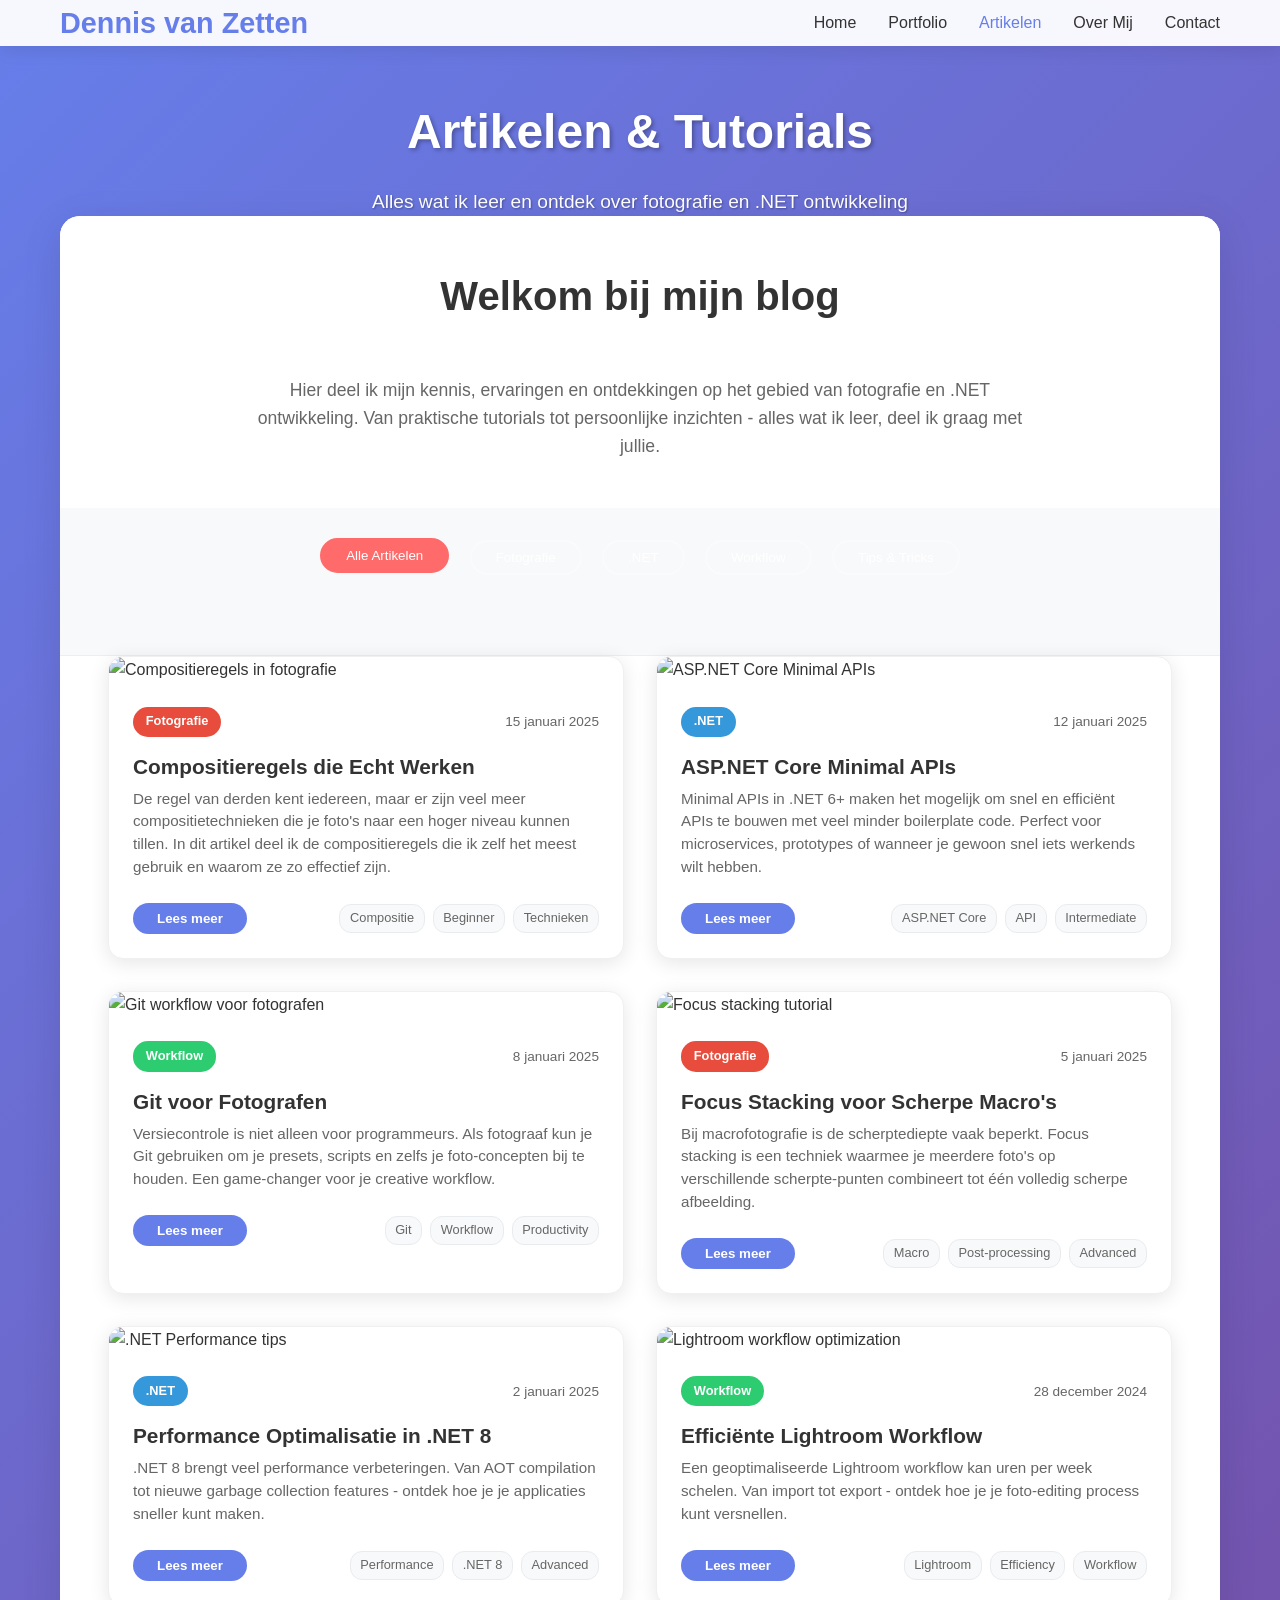
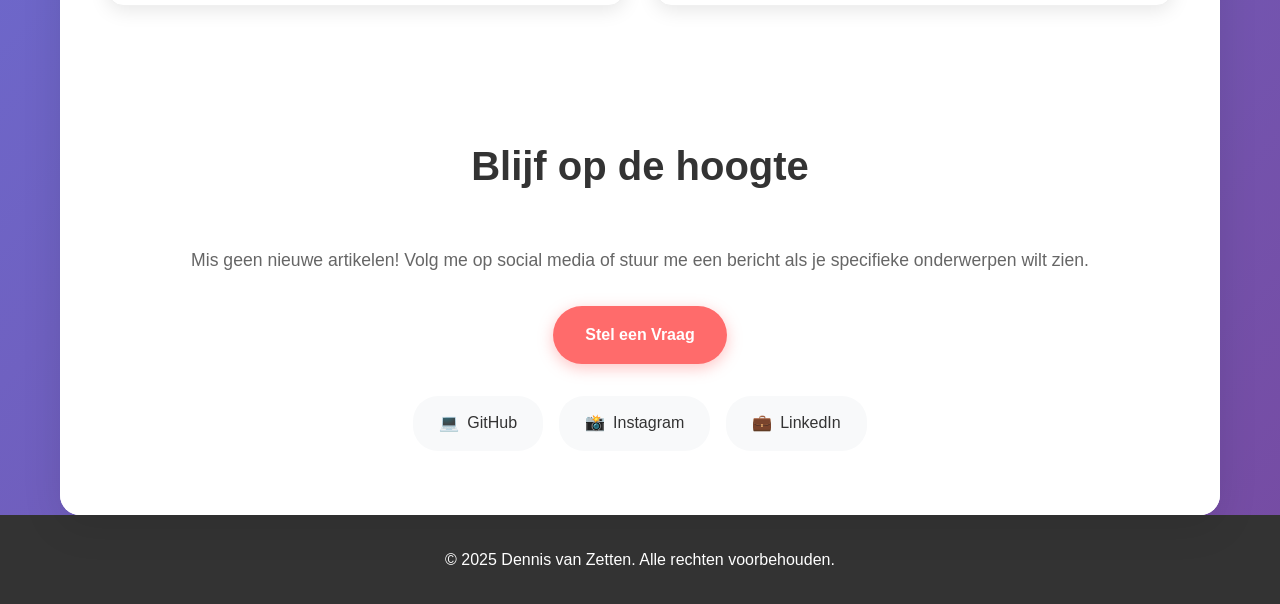
==== artikelen.html @ d12ca0b5 "basis nieuwe site" ====
<!DOCTYPE html>
<html lang="nl">
  <head>
    <meta charset="UTF-8" />
    <meta name="viewport" content="width=device-width, initial-scale=1.0" />
    <title>Artikelen - Dennis van Zetten</title>
    <link rel="stylesheet" href="styles.css" />
  </head>
  <body>
    <header>
      <nav class="container">
        <a href="index.html" class="logo">Dennis van Zetten</a>
        <ul class="nav-links">
          <li><a href="index.html">Home</a></li>
          <li><a href="index.html#portfolio">Portfolio</a></li>
          <li><a href="artikelen.html" class="active">Artikelen</a></li>
          <li><a href="over-mij.html">Over Mij</a></li>
          <li><a href="#contact">Contact</a></li>
        </ul>
      </nav>
    </header>

    <section class="hero-about">
      <div class="container">
        <h1>Artikelen & Tutorials</h1>
        <p>Alles wat ik leer en ontdek over fotografie en .NET ontwikkeling</p>
      </div>
    </section>

    <main class="container">
      <div class="about-content">
        <section class="articles-intro">
          <div class="container" style="padding: 3rem">
            <h2 class="section-title">Welkom bij mijn blog</h2>
            <p
              style="
                text-align: center;
                font-size: 1.1rem;
                color: #666;
                max-width: 800px;
                margin: 0 auto;
              "
            >
              Hier deel ik mijn kennis, ervaringen en ontdekkingen op het gebied
              van fotografie en .NET ontwikkeling. Van praktische tutorials tot
              persoonlijke inzichten - alles wat ik leer, deel ik graag met
              jullie.
            </p>
          </div>
        </section>

        <!-- Filter Sectie -->
        <section class="articles-filter">
          <div class="container" style="padding: 2rem 3rem">
            <div class="portfolio-categories">
              <button class="filter-btn active" data-filter="all">
                Alle Artikelen
              </button>
              <button class="filter-btn" data-filter="fotografie">
                Fotografie
              </button>
              <button class="filter-btn" data-filter="dotnet">.NET</button>
              <button class="filter-btn" data-filter="workflow">
                Workflow
              </button>
              <button class="filter-btn" data-filter="tips">
                Tips & Tricks
              </button>
            </div>
          </div>
        </section>

        <!-- Artikelen Grid -->
        <section class="articles-grid-section">
          <div class="container" style="padding: 0 3rem 4rem">
            <div class="articles-grid">
              <!-- Artikel 1: Compositieregels -->
              <article
                class="article-card"
                data-category="fotografie"
                id="compositieregels"
              >
                <div class="article-image">
                  <img
                    src="/api/placeholder/400/250"
                    alt="Compositieregels in fotografie"
                  />
                </div>
                <div class="article-content">
                  <div class="article-meta">
                    <span class="article-category fotografie">Fotografie</span>
                    <span class="article-date">15 januari 2025</span>
                  </div>
                  <h2 class="article-title">
                    Compositieregels die Echt Werken
                  </h2>
                  <p class="article-excerpt">
                    De regel van derden kent iedereen, maar er zijn veel meer
                    compositietechnieken die je foto's naar een hoger niveau
                    kunnen tillen. In dit artikel deel ik de compositieregels
                    die ik zelf het meest gebruik en waarom ze zo effectief
                    zijn.
                  </p>
                  <div class="article-content-preview">
                    <h3>Wat je leert in dit artikel:</h3>
                    <ul>
                      <li>
                        <strong>Regel van derden</strong> - en wanneer je deze
                        moet doorbreken
                      </li>
                      <li>
                        <strong>Leading lines</strong> - hoe je de ogen van de
                        kijker stuurt
                      </li>
                      <li>
                        <strong>Framing</strong> - natuurlijke kaders in je
                        omgeving gebruiken
                      </li>
                      <li>
                        <strong>Negatieve ruimte</strong> - de kracht van leegte
                      </li>
                      <li>
                        <strong>Patronen en herhaling</strong> - ritme in je
                        foto's
                      </li>
                    </ul>
                    <p>
                      <strong>De regel van derden</strong> is vaak het eerste
                      wat fotografen leren, en terecht. Door je onderwerp op een
                      van de derde-lijnen te plaatsen creëer je automatisch een
                      meer dynamische compositie dan wanneer je alles in het
                      midden zet.
                    </p>
                    <p>
                      Maar de echte kracht van compositie ligt in
                      <strong>leading lines</strong>. Zoek naar lijnen in je
                      omgeving - wegen, hekken, wolkenformaties - die de ogen
                      van de kijker naar je hoofdonderwerp leiden. Dit creëert
                      een visuele reis door je foto.
                    </p>
                    <p>
                      <strong>Praktische tip:</strong> Gebruik je camera-app
                      grid om de regel van derden te oefenen, maar vergeet niet
                      om ook eens bewust af te wijken. Soms kan een perfect
                      gecentreerde compositie juist de impact hebben die je
                      zoekt.
                    </p>
                  </div>
                  <div class="article-actions">
                    <button
                      class="read-more-btn"
                      onclick="toggleArticle('compositieregels')"
                    >
                      Lees meer
                    </button>
                    <div class="article-tags">
                      <span class="tag">Compositie</span>
                      <span class="tag">Beginner</span>
                      <span class="tag">Technieken</span>
                    </div>
                  </div>
                </div>
              </article>

              <!-- Artikel 2: Minimal APIs -->
              <article
                class="article-card"
                data-category="dotnet"
                id="minimal-apis"
              >
                <div class="article-image">
                  <img
                    src="/api/placeholder/400/250"
                    alt="ASP.NET Core Minimal APIs"
                  />
                </div>
                <div class="article-content">
                  <div class="article-meta">
                    <span class="article-category dotnet">.NET</span>
                    <span class="article-date">12 januari 2025</span>
                  </div>
                  <h2 class="article-title">ASP.NET Core Minimal APIs</h2>
                  <p class="article-excerpt">
                    Minimal APIs in .NET 6+ maken het mogelijk om snel en
                    efficiënt APIs te bouwen met veel minder boilerplate code.
                    Perfect voor microservices, prototypes of wanneer je gewoon
                    snel iets werkends wilt hebben.
                  </p>
                  <div class="article-content-preview">
                    <h3>Waarom Minimal APIs?</h3>
                    <p>
                      Traditionele Controller-based APIs zijn krachtig, maar
                      brengen veel overhead mee voor eenvoudige scenarios.
                      Minimal APIs geven je de mogelijkheid om endpoints te
                      definiëren met minimale code.
                    </p>
                    <h3>Een eenvoudig voorbeeld:</h3>
                    <div class="code-block">
                      <pre><code>var builder = WebApplication.CreateBuilder(args);
var app = builder.Build();

app.MapGet("/api/users", () => 
{
    return new[] { 
        new { Id = 1, Name = "John" },
        new { Id = 2, Name = "Jane" }
    };
});

app.MapPost("/api/users", (User user) => 
{
    // Validatie en opslaan logica
    return Results.Created($"/api/users/{user.Id}", user);
});

app.Run();</code></pre>
                    </div>
                    <h3>Voordelen van Minimal APIs:</h3>
                    <ul>
                      <li>
                        <strong>Minder code</strong> - geen controllers, actions
                        of routing attributes nodig
                      </li>
                      <li>
                        <strong>Betere performance</strong> - minder overhead
                        dan controller-based APIs
                      </li>
                      <li>
                        <strong>Snelle prototyping</strong> - ideaal voor
                        proof-of-concepts
                      </li>
                      <li>
                        <strong>Functioneel programmeren</strong> - alle logica
                        in lambda's
                      </li>
                    </ul>
                  </div>
                  <div class="article-actions">
                    <button
                      class="read-more-btn"
                      onclick="toggleArticle('minimal-apis')"
                    >
                      Lees meer
                    </button>
                    <div class="article-tags">
                      <span class="tag">ASP.NET Core</span>
                      <span class="tag">API</span>
                      <span class="tag">Intermediate</span>
                    </div>
                  </div>
                </div>
              </article>

              <!-- Artikel 3: Git voor Fotografen -->
              <article
                class="article-card"
                data-category="workflow"
                id="git-fotografen"
              >
                <div class="article-image">
                  <img
                    src="/api/placeholder/400/250"
                    alt="Git workflow voor fotografen"
                  />
                </div>
                <div class="article-content">
                  <div class="article-meta">
                    <span class="article-category workflow">Workflow</span>
                    <span class="article-date">8 januari 2025</span>
                  </div>
                  <h2 class="article-title">Git voor Fotografen</h2>
                  <p class="article-excerpt">
                    Versiecontrole is niet alleen voor programmeurs. Als
                    fotograaf kun je Git gebruiken om je presets, scripts en
                    zelfs je foto-concepten bij te houden. Een game-changer voor
                    je creative workflow.
                  </p>
                  <div class="article-content-preview">
                    <h3>Waarom Git als fotograaf?</h3>
                    <p>
                      Git helpt je niet alleen met code, maar ook met alle
                      bestanden die onderdeel zijn van je fotografische
                      workflow. Denk aan Lightroom presets, Photoshop actions,
                      scripts, en zelfs conceptdocumenten voor shoots.
                    </p>
                    <h3>Praktische toepassingen:</h3>
                    <ul>
                      <li>
                        <strong>Preset beheer</strong> - verschillende versies
                        van je Lightroom presets bijhouden
                      </li>
                      <li>
                        <strong>Script archief</strong> - batch processing
                        scripts en automatisering
                      </li>
                      <li>
                        <strong>Shoot planning</strong> - concepten, locaties en
                        equipment lijsten
                      </li>
                      <li>
                        <strong>Samenwerking</strong> - bestanden delen met
                        andere fotografen of assistenten
                      </li>
                    </ul>
                    <h3>Een voorbeeld repository structuur:</h3>
                    <div class="code-block">
                      <pre><code>photography-workflow/
├── lightroom-presets/
│   ├── portrait/
│   ├── landscape/
│   └── street/
├── photoshop-actions/
├── scripts/
│   ├── batch-resize.py
│   └── watermark-tool.js
├── shoot-concepts/
│   ├── 2025-winter-portraits.md
│   └── urban-architecture-series.md
└── equipment-lists/</code></pre>
                    </div>
                  </div>
                  <div class="article-actions">
                    <button
                      class="read-more-btn"
                      onclick="toggleArticle('git-fotografen')"
                    >
                      Lees meer
                    </button>
                    <div class="article-tags">
                      <span class="tag">Git</span>
                      <span class="tag">Workflow</span>
                      <span class="tag">Productivity</span>
                    </div>
                  </div>
                </div>
              </article>

              <!-- Artikel 4: focus Stacking -->
              <article class="article-card" data-category="fotografie">
                <div class="article-image">
                  <img
                    src="/api/placeholder/400/250"
                    alt="Focus stacking tutorial"
                  />
                </div>
                <div class="article-content">
                  <div class="article-meta">
                    <span class="article-category fotografie">Fotografie</span>
                    <span class="article-date">5 januari 2025</span>
                  </div>
                  <h2 class="article-title">
                    Focus Stacking voor Scherpe Macro's
                  </h2>
                  <p class="article-excerpt">
                    Bij macrofotografie is de scherptediepte vaak beperkt. Focus
                    stacking is een techniek waarmee je meerdere foto's op
                    verschillende scherpte-punten combineert tot één volledig
                    scherpe afbeelding.
                  </p>
                  <div class="article-actions">
                    <button class="read-more-btn">Lees meer</button>
                    <div class="article-tags">
                      <span class="tag">Macro</span>
                      <span class="tag">Post-processing</span>
                      <span class="tag">Advanced</span>
                    </div>
                  </div>
                </div>
              </article>

              <!-- Artikel 5: .NET Performance -->
              <article class="article-card" data-category="dotnet">
                <div class="article-image">
                  <img
                    src="/api/placeholder/400/250"
                    alt=".NET Performance tips"
                  />
                </div>
                <div class="article-content">
                  <div class="article-meta">
                    <span class="article-category dotnet">.NET</span>
                    <span class="article-date">2 januari 2025</span>
                  </div>
                  <h2 class="article-title">
                    Performance Optimalisatie in .NET 8
                  </h2>
                  <p class="article-excerpt">
                    .NET 8 brengt veel performance verbeteringen. Van AOT
                    compilation tot nieuwe garbage collection features - ontdek
                    hoe je je applicaties sneller kunt maken.
                  </p>
                  <div class="article-actions">
                    <button class="read-more-btn">Lees meer</button>
                    <div class="article-tags">
                      <span class="tag">Performance</span>
                      <span class="tag">.NET 8</span>
                      <span class="tag">Advanced</span>
                    </div>
                  </div>
                </div>
              </article>

              <!-- Artikel 6: Lightroom Workflow -->
              <article class="article-card" data-category="workflow">
                <div class="article-image">
                  <img
                    src="/api/placeholder/400/250"
                    alt="Lightroom workflow optimization"
                  />
                </div>
                <div class="article-content">
                  <div class="article-meta">
                    <span class="article-category workflow">Workflow</span>
                    <span class="article-date">28 december 2024</span>
                  </div>
                  <h2 class="article-title">Efficiënte Lightroom Workflow</h2>
                  <p class="article-excerpt">
                    Een geoptimaliseerde Lightroom workflow kan uren per week
                    schelen. Van import tot export - ontdek hoe je je
                    foto-editing process kunt versnellen.
                  </p>
                  <div class="article-actions">
                    <button class="read-more-btn">Lees meer</button>
                    <div class="article-tags">
                      <span class="tag">Lightroom</span>
                      <span class="tag">Efficiency</span>
                      <span class="tag">Workflow</span>
                    </div>
                  </div>
                </div>
              </article>
            </div>
          </div>
        </section>

        <!-- Newsletter Signup -->
        <section class="contact-cta">
          <h2 class="section-title">Blijf op de hoogte</h2>
          <p style="font-size: 1.1rem; margin-bottom: 2rem; color: #666">
            Mis geen nieuwe artikelen! Volg me op social media of stuur me een
            bericht als je specifieke onderwerpen wilt zien.
          </p>
          <a href="mailto:contact@dennisvanzetten.nl" class="cta-button"
            >Stel een Vraag</a
          >

          <div class="social-links">
            <a href="https://github.com/DennisvanZetten" class="social-link">
              <span>💻</span> GitHub
            </a>
            <a
              href="https://www.instagram.com/dennisvanzetten_photo/"
              class="social-link"
            >
              <span>📸</span> Instagram
            </a>
            <a
              href="https://www.linkedin.com/in/dennis-van-zetten-19972818"
              class="social-link"
            >
              <span>💼</span> LinkedIn
            </a>
          </div>
        </section>
      </div>
    </main>

    <footer>
      <div class="container">
        <p>&copy; 2025 Dennis van Zetten. Alle rechten voorbehouden.</p>
      </div>
    </footer>

    <script>
      // Filter functionaliteit voor artikelen
      const filterButtons = document.querySelectorAll(".filter-btn");
      const articleCards = document.querySelectorAll(".article-card");

      filterButtons.forEach((button) => {
        button.addEventListener("click", () => {
          const filter = button.getAttribute("data-filter");

          // Update active button
          filterButtons.forEach((btn) => btn.classList.remove("active"));
          button.classList.add("active");

          // Filter articles
          articleCards.forEach((card) => {
            if (
              filter === "all" ||
              card.getAttribute("data-category") === filter
            ) {
              card.style.display = "block";
              setTimeout(() => {
                card.style.opacity = "1";
                card.style.transform = "translateY(0)";
              }, 100);
            } else {
              card.style.opacity = "0";
              card.style.transform = "translateY(20px)";
              setTimeout(() => {
                card.style.display = "none";
              }, 300);
            }
          });
        });
      });

      // Toggle artikel content
      function toggleArticle(articleId) {
        const article = document.getElementById(articleId);
        const content = article.querySelector(".article-content-preview");
        const button = article.querySelector(".read-more-btn");

        if (content.style.display === "none" || content.style.display === "") {
          content.style.display = "block";
          button.textContent = "Lees minder";
          article.scrollIntoView({ behavior: "smooth", block: "start" });
        } else {
          content.style.display = "none";
          button.textContent = "Lees meer";
        }
      }

      // Smooth scrolling voor navigatie
      document.querySelectorAll('a[href^="#"]').forEach((anchor) => {
        anchor.addEventListener("click", function (e) {
          e.preventDefault();
          const target = document.querySelector(this.getAttribute("href"));
          if (target) {
            target.scrollIntoView({
              behavior: "smooth",
              block: "start",
            });
          }
        });
      });

      // Check for article hash in URL
      window.addEventListener("load", () => {
        const hash = window.location.hash.substring(1);
        if (hash) {
          const article = document.getElementById(hash);
          if (article) {
            setTimeout(() => {
              toggleArticle(hash);
            }, 500);
          }
        }
      });
    </script>
  </body>
</html>
---- styles.css ----
/* ===== ALGEMENE STIJLEN ===== */
* {
  margin: 0;
  padding: 0;
  box-sizing: border-box;
}

body {
  font-family: "Segoe UI", Tahoma, Geneva, Verdana, sans-serif;
  line-height: 1.6;
  color: #333;
  background: linear-gradient(135deg, #667eea 0%, #764ba2 100%);
  min-height: 100vh;
}

.container {
  max-width: 1200px;
  margin: 0 auto;
  padding: 0 20px;
}

/* ===== HEADER & NAVIGATIE ===== */
header {
  background: rgba(255, 255, 255, 0.95);
  backdrop-filter: blur(10px);
  box-shadow: 0 2px 20px rgba(0, 0, 0, 0.1);
  position: sticky;
  top: 0;
  z-index: 100;
}

nav {
  display: flex;
  justify-content: space-between;
  align-items: center;
  padding: 1rem 0;
}

.logo {
  font-size: 1.8rem;
  font-weight: bold;
  color: #667eea;
  text-decoration: none;
}

.nav-links {
  display: flex;
  list-style: none;
  gap: 2rem;
}

.nav-links a {
  text-decoration: none;
  color: #333;
  font-weight: 500;
  transition: color 0.3s ease;
}

.nav-links a:hover,
.nav-links a.active {
  color: #667eea;
}

/* ===== HERO SECTIES ===== */
.hero {
  text-align: center;
  padding: 4rem 0;
  color: white;
}

.hero h1 {
  font-size: 3.5rem;
  margin-bottom: 1rem;
  text-shadow: 2px 2px 4px rgba(0, 0, 0, 0.3);
}

.hero p {
  font-size: 1.3rem;
  margin-bottom: 2rem;
  max-width: 600px;
  margin-left: auto;
  margin-right: auto;
  text-shadow: 1px 1px 2px rgba(0, 0, 0, 0.3);
}

.hero-about {
  text-align: center;
  padding: 3rem 0;
  color: white;
}

.hero-about h1 {
  font-size: 3rem;
  margin-bottom: 1rem;
  text-shadow: 2px 2px 4px rgba(0, 0, 0, 0.3);
}

.hero-about p {
  font-size: 1.2rem;
  max-width: 600px;
  margin: 0 auto;
  text-shadow: 1px 1px 2px rgba(0, 0, 0, 0.3);
}

/* ===== BUTTONS ===== */
.cta-button {
  display: inline-block;
  background: #ff6b6b;
  color: white;
  padding: 1rem 2rem;
  text-decoration: none;
  border-radius: 50px;
  font-weight: bold;
  transition: transform 0.3s ease, box-shadow 0.3s ease;
  box-shadow: 0 4px 15px rgba(255, 107, 107, 0.4);
  margin: 0 0.5rem;
}

.cta-button:hover {
  transform: translateY(-2px);
  box-shadow: 0 6px 20px rgba(255, 107, 107, 0.6);
}

.cta-secondary {
  background: rgba(255, 255, 255, 0.2);
  backdrop-filter: blur(10px);
  border: 2px solid rgba(255, 255, 255, 0.3);
}

.cta-secondary:hover {
  background: rgba(255, 255, 255, 0.3);
  box-shadow: 0 6px 20px rgba(255, 255, 255, 0.2);
}

/* ===== ALGEMENE SECTIES ===== */
.section-title {
  text-align: center;
  margin-bottom: 3rem;
  font-size: 2.5rem;
  color: #333;
}

.features {
  background: white;
  padding: 4rem 0;
}

.features-grid {
  display: grid;
  grid-template-columns: repeat(auto-fit, minmax(300px, 1fr));
  gap: 2rem;
  margin-top: 2rem;
}

.feature-card {
  background: linear-gradient(145deg, #f0f0f0, #ffffff);
  padding: 2rem;
  border-radius: 20px;
  box-shadow: 0 8px 32px rgba(0, 0, 0, 0.1);
  text-align: center;
  transition: transform 0.3s ease;
}

.feature-card:hover {
  transform: translateY(-5px);
}

.feature-icon {
  width: 80px;
  height: 80px;
  margin: 0 auto 1rem;
  background: linear-gradient(135deg, #667eea, #764ba2);
  border-radius: 50%;
  display: flex;
  align-items: center;
  justify-content: center;
  font-size: 2rem;
  color: white;
}

.feature-card h3 {
  color: #333;
  margin-bottom: 1rem;
  font-size: 1.5rem;
}

/* ===== PORTFOLIO SECTIE ===== */
.portfolio {
  background: linear-gradient(135deg, #2c3e50 0%, #34495e 100%);
  padding: 4rem 0;
  color: white;
}

.portfolio .section-title {
  color: white;
}

.portfolio-categories {
  text-align: center;
  margin-bottom: 3rem;
}

.filter-btn {
  background: transparent;
  border: 2px solid rgba(255, 255, 255, 0.3);
  color: white;
  padding: 0.5rem 1.5rem;
  margin: 0 0.5rem;
  border-radius: 25px;
  cursor: pointer;
  transition: all 0.3s ease;
}

.filter-btn:hover,
.filter-btn.active {
  background: #ff6b6b;
  border-color: #ff6b6b;
  transform: translateY(-2px);
}

.portfolio-grid {
  display: grid;
  grid-template-columns: repeat(auto-fit, minmax(350px, 1fr));
  gap: 1.5rem;
  margin-top: 2rem;
}

.portfolio-item {
  position: relative;
  border-radius: 15px;
  overflow: hidden;
  cursor: pointer;
  transition: transform 0.3s ease;
  height: 350px;
}

.portfolio-item:hover {
  transform: scale(1.05);
}

.portfolio-item img {
  width: 100%;
  height: 100%;
  object-fit: cover;
}

.portfolio-overlay {
  position: absolute;
  top: 0;
  left: 0;
  right: 0;
  bottom: 0;
  background: linear-gradient(
    45deg,
    rgba(102, 126, 234, 0.8),
    rgba(118, 75, 162, 0.8)
  );
  display: flex;
  align-items: center;
  justify-content: center;
  opacity: 0;
  transition: opacity 0.3s ease;
}

.portfolio-item:hover .portfolio-overlay {
  opacity: 1;
}

.portfolio-text {
  text-align: center;
  color: white;
}

.portfolio-text h4 {
  font-size: 1.5rem;
  margin-bottom: 0.5rem;
}

.portfolio-text p {
  font-size: 1rem;
}

.expand-icon {
  position: absolute;
  top: 50%;
  left: 50%;
  transform: translate(-50%, -50%);
  font-size: 3rem;
  color: white;
  opacity: 0;
  transition: opacity 0.3s ease;
  text-shadow: 0 0 20px rgba(0, 0, 0, 0.7);
}

.portfolio-item:hover .expand-icon {
  opacity: 1;
}

/* ===== LIGHTBOX ===== */
.lightbox {
  display: none;
  position: fixed;
  top: 0;
  left: 0;
  width: 100%;
  height: 100%;
  background: rgba(0, 0, 0, 0.95);
  z-index: 1000;
  justify-content: center;
  align-items: center;
}

.lightbox.active {
  display: flex;
}

.lightbox-content {
  position: relative;
  max-width: 90%;
  max-height: 90%;
}

.lightbox-content img {
  width: 100%;
  height: 100%;
  object-fit: contain;
  border-radius: 10px;
  max-height: 80vh;
}

.lightbox-close {
  position: absolute;
  top: -40px;
  right: 0;
  color: white;
  font-size: 2rem;
  cursor: pointer;
  background: none;
  border: none;
  padding: 0.5rem;
}

.lightbox-nav {
  position: absolute;
  top: 50%;
  transform: translateY(-50%);
  color: white;
  font-size: 2rem;
  cursor: pointer;
  background: rgba(0, 0, 0, 0.5);
  border: none;
  padding: 1rem;
  border-radius: 50%;
  transition: background 0.3s ease;
}

.lightbox-nav:hover {
  background: rgba(0, 0, 0, 0.8);
}

.lightbox-prev {
  left: -60px;
}

.lightbox-next {
  right: -60px;
}

.lightbox-info {
  position: absolute;
  bottom: -80px;
  left: 0;
  right: 0;
  color: white;
  text-align: center;
  background: rgba(0, 0, 0, 0.7);
  padding: 1rem;
  border-radius: 5px;
}

.lightbox-info h4 {
  font-size: 1.3rem;
  margin-bottom: 0.5rem;
}

/* ===== BLOG POSTS ===== */
.recent-posts {
  background: white;
  padding: 4rem 0;
}

.posts-grid {
  display: grid;
  grid-template-columns: repeat(auto-fit, minmax(350px, 1fr));
  gap: 2rem;
}

.post-card {
  background: white;
  border-radius: 15px;
  overflow: hidden;
  box-shadow: 0 4px 20px rgba(0, 0, 0, 0.1);
  transition: transform 0.3s ease;
}

.post-card:hover {
  transform: translateY(-3px);
}

.post-image {
  width: 100%;
  height: 200px;
  position: relative;
  overflow: hidden;
}

.post-image img {
  width: 100%;
  height: 100%;
  object-fit: cover;
  transition: transform 0.3s ease;
}

.post-card:hover .post-image img {
  transform: scale(1.1);
}

.post-content {
  padding: 1.5rem;
}

.post-category {
  background: #667eea;
  color: white;
  padding: 0.3rem 0.8rem;
  border-radius: 15px;
  font-size: 0.8rem;
  display: inline-block;
  margin-bottom: 0.5rem;
}

.post-title {
  margin-bottom: 0.5rem;
  color: #333;
}

.post-excerpt {
  color: #666;
  font-size: 0.9rem;
}

/* ===== OVER MIJ PAGINA SPECIFIEK ===== */
.about-content {
  background: white;
  margin: -50px auto 0;
  border-radius: 20px;
  box-shadow: 0 10px 40px rgba(0, 0, 0, 0.1);
  overflow: hidden;
  position: relative;
  z-index: 10;
}

.about-intro {
  display: grid;
  grid-template-columns: 1fr 300px;
  gap: 3rem;
  padding: 3rem;
  align-items: center;
}

.intro-text h2 {
  font-size: 2.5rem;
  color: #333;
  margin-bottom: 1rem;
}

.intro-text p {
  font-size: 1.1rem;
  margin-bottom: 1.5rem;
  color: #666;
}

.intro-photo {
  position: relative;
  border-radius: 20px;
  overflow: hidden;
  box-shadow: 0 8px 32px rgba(0, 0, 0, 0.1);
}

.intro-photo img {
  width: 100%;
  height: 350px;
  object-fit: cover;
}

.intro-photo::after {
  content: "";
  position: absolute;
  top: 0;
  left: 0;
  right: 0;
  bottom: 0;
  background: linear-gradient(
    45deg,
    rgba(102, 126, 234, 0.1),
    rgba(118, 75, 162, 0.1)
  );
}

/* ===== SKILLS SECTIE ===== */
.skills-section {
  background: #f8f9fa;
  padding: 4rem 3rem;
}

.skills-grid {
  display: grid;
  grid-template-columns: repeat(auto-fit, minmax(300px, 1fr));
  gap: 2rem;
  margin-top: 2rem;
}

.skill-category {
  background: white;
  padding: 2rem;
  border-radius: 15px;
  box-shadow: 0 4px 20px rgba(0, 0, 0, 0.05);
}

.skill-category h3 {
  color: #667eea;
  margin-bottom: 1rem;
  font-size: 1.5rem;
  display: flex;
  align-items: center;
  gap: 0.5rem;
}

.skill-category-icon {
  font-size: 1.8rem;
}

.skill-list {
  list-style: none;
}

.skill-list li {
  padding: 0.5rem 0;
  border-bottom: 1px solid #eee;
  display: flex;
  justify-content: space-between;
  align-items: center;
}

.skill-list li:last-child {
  border-bottom: none;
}

.skill-level {
  width: 100px;
  height: 6px;
  background: #eee;
  border-radius: 3px;
  overflow: hidden;
}

.skill-progress {
  height: 100%;
  background: linear-gradient(135deg, #667eea, #764ba2);
  border-radius: 3px;
  transition: width 0.3s ease;
}

/* ===== TIMELINE SECTIE ===== */
.journey-section {
  padding: 4rem 3rem;
  background: white;
}

.timeline {
  position: relative;
  max-width: 800px;
  margin: 0 auto;
}

.timeline::before {
  content: "";
  position: absolute;
  left: 50%;
  transform: translateX(-50%);
  width: 4px;
  height: 100%;
  background: linear-gradient(135deg, #667eea, #764ba2);
  border-radius: 2px;
}

.timeline-item {
  position: relative;
  margin-bottom: 3rem;
  display: flex;
  justify-content: space-between;
  align-items: center;
}

.timeline-item:nth-child(odd) .timeline-content {
  margin-right: auto;
  margin-left: 0;
  text-align: right;
}

.timeline-item:nth-child(even) .timeline-content {
  margin-left: auto;
  margin-right: 0;
  text-align: left;
}

.timeline-content {
  background: #f8f9fa;
  padding: 1.5rem;
  border-radius: 15px;
  width: 45%;
  box-shadow: 0 4px 15px rgba(0, 0, 0, 0.05);
  position: relative;
}

.timeline-year {
  color: #667eea;
  font-weight: bold;
  font-size: 1.1rem;
  margin-bottom: 0.5rem;
}

.timeline-title {
  font-size: 1.3rem;
  margin-bottom: 0.5rem;
  color: #333;
}

.timeline-description {
  color: #666;
  font-size: 0.95rem;
}

.timeline-dot {
  position: absolute;
  left: 50%;
  transform: translateX(-50%);
  width: 20px;
  height: 20px;
  background: linear-gradient(135deg, #667eea, #764ba2);
  border: 4px solid white;
  border-radius: 50%;
  box-shadow: 0 2px 10px rgba(0, 0, 0, 0.1);
}

/* ===== PASSIE SECTIE ===== */
.passion-section {
  background: linear-gradient(135deg, #2c3e50 0%, #34495e 100%);
  color: white;
  padding: 4rem 3rem;
}

.passion-section .section-title {
  color: white;
}

.passion-grid {
  display: grid;
  grid-template-columns: repeat(auto-fit, minmax(250px, 1fr));
  gap: 2rem;
  margin-top: 2rem;
}

.passion-card {
  background: rgba(255, 255, 255, 0.1);
  backdrop-filter: blur(10px);
  padding: 2rem;
  border-radius: 15px;
  border: 1px solid rgba(255, 255, 255, 0.2);
  text-align: center;
  transition: transform 0.3s ease;
}

.passion-card:hover {
  transform: translateY(-5px);
}

.passion-icon {
  font-size: 3rem;
  margin-bottom: 1rem;
}

.passion-card h3 {
  margin-bottom: 1rem;
  font-size: 1.3rem;
}

/* ===== CONTACT CTA ===== */
.contact-cta {
  background: white;
  padding: 4rem 3rem;
  text-align: center;
}

.social-links {
  margin-top: 2rem;
  display: flex;
  justify-content: center;
  gap: 1rem;
}

.social-link {
  display: inline-flex;
  align-items: center;
  gap: 0.5rem;
  background: #f8f9fa;
  padding: 0.8rem 1.5rem;
  border-radius: 25px;
  text-decoration: none;
  color: #333;
  transition: all 0.3s ease;
  border: 2px solid transparent;
}

.social-link:hover {
  background: #667eea;
  color: white;
  transform: translateY(-2px);
}

/* ===== FOOTER ===== */
footer {
  background: #333;
  color: white;
  text-align: center;
  padding: 2rem 0;
}

footer .social-links {
  margin-top: 1rem;
}

footer .social-links a {
  color: white;
  text-decoration: none;
  margin: 0 1rem;
  font-size: 1.2rem;
  transition: color 0.3s ease;
}

footer .social-links a:hover {
  color: #667eea;
}

/* ===== RESPONSIVE DESIGN ===== */
@media (max-width: 768px) {
  .hero h1 {
    font-size: 2.5rem;
  }

  .hero-about h1 {
    font-size: 2.5rem;
  }

  .nav-links {
    gap: 1rem;
  }

  .features-grid,
  .portfolio-grid,
  .skills-grid,
  .passion-grid {
    grid-template-columns: 1fr;
  }

  .portfolio-item {
    height: 300px;
  }

  .about-intro {
    grid-template-columns: 1fr;
    text-align: center;
    gap: 2rem;
  }

  .intro-photo {
    order: -1;
    max-width: 250px;
    margin: 0 auto;
  }

  .intro-photo img {
    height: 300px;
  }

  .timeline::before {
    left: 20px;
  }

  .timeline-item {
    flex-direction: column;
    align-items: flex-start;
  }

  .timeline-content {
    width: 100%;
    margin-left: 40px !important;
    text-align: left !important;
  }

  .timeline-dot {
    left: 20px;
  }

  .lightbox-nav {
    display: none;
  }

  .lightbox-info {
    position: static;
    margin-top: 1rem;
  }

  .filter-btn {
    margin: 0.25rem;
    padding: 0.4rem 1rem;
  }

  .social-links {
    flex-wrap: wrap;
  }
}

/* ===== ARTIKELEN PAGINA SPECIFIEK ===== */
.articles-intro {
  background: white;
}

.articles-filter {
  background: #f8f9fa;
  border-bottom: 1px solid #eee;
}

.articles-grid-section {
  background: white;
}

.articles-grid {
  display: grid;
  grid-template-columns: repeat(auto-fit, minmax(400px, 1fr));
  gap: 2rem;
}

.article-card {
  background: white;
  border-radius: 15px;
  overflow: hidden;
  box-shadow: 0 4px 20px rgba(0, 0, 0, 0.1);
  transition: all 0.3s ease;
  border: 1px solid #f0f0f0;
}

.article-card:hover {
  transform: translateY(-5px);
  box-shadow: 0 8px 30px rgba(0, 0, 0, 0.15);
}

.article-image img {
  width: 100%;
  height: 200px;
  object-fit: cover;
}

.article-content {
  padding: 1.5rem;
}

.article-meta {
  display: flex;
  justify-content: space-between;
  align-items: center;
  margin-bottom: 1rem;
}

.article-category {
  padding: 0.3rem 0.8rem;
  border-radius: 15px;
  font-size: 0.8rem;
  font-weight: bold;
  color: white;
}

.article-category.fotografie {
  background: #e74c3c;
}

.article-category.dotnet {
  background: #3498db;
}

.article-category.workflow {
  background: #2ecc71;
}

.article-date {
  color: #666;
  font-size: 0.85rem;
}

.article-title {
  font-size: 1.3rem;
  margin-bottom: 0.5rem;
  color: #333;
  line-height: 1.3;
}

.article-excerpt {
  color: #666;
  font-size: 0.95rem;
  margin-bottom: 1rem;
  line-height: 1.5;
}

.article-content-preview {
  display: none;
  margin: 1.5rem 0;
  padding-top: 1rem;
  border-top: 1px solid #eee;
}

.article-content-preview h3 {
  color: #333;
  margin-bottom: 1rem;
  font-size: 1.1rem;
}

.article-content-preview p {
  color: #666;
  margin-bottom: 1rem;
  line-height: 1.6;
}

.article-content-preview ul {
  margin: 1rem 0;
  padding-left: 1.5rem;
}

.article-content-preview li {
  color: #666;
  margin-bottom: 0.5rem;
  line-height: 1.5;
}

.code-block {
  background: #f8f9fa;
  border: 1px solid #e9ecef;
  border-radius: 8px;
  padding: 1rem;
  margin: 1rem 0;
  overflow-x: auto;
}

.code-block pre {
  margin: 0;
  font-family: "Courier New", monospace;
  font-size: 0.9rem;
  line-height: 1.4;
}

.article-actions {
  display: flex;
  justify-content: space-between;
  align-items: center;
  margin-top: 1.5rem;
}

.read-more-btn {
  background: #667eea;
  color: white;
  border: none;
  padding: 0.5rem 1.5rem;
  border-radius: 25px;
  cursor: pointer;
  font-weight: bold;
  transition: background 0.3s ease;
}

.read-more-btn:hover {
  background: #5a6fd8;
}

.article-tags {
  display: flex;
  gap: 0.5rem;
  flex-wrap: wrap;
}

.tag {
  background: #f8f9fa;
  color: #666;
  padding: 0.2rem 0.6rem;
  border-radius: 12px;
  font-size: 0.8rem;
  border: 1px solid #e9ecef;
}

@media (max-width: 768px) {
  .articles-grid {
    grid-template-columns: 1fr;
  }

  .article-actions {
    flex-direction: column;
    gap: 1rem;
    align-items: flex-start;
  }

  .article-tags {
    width: 100%;
  }
}
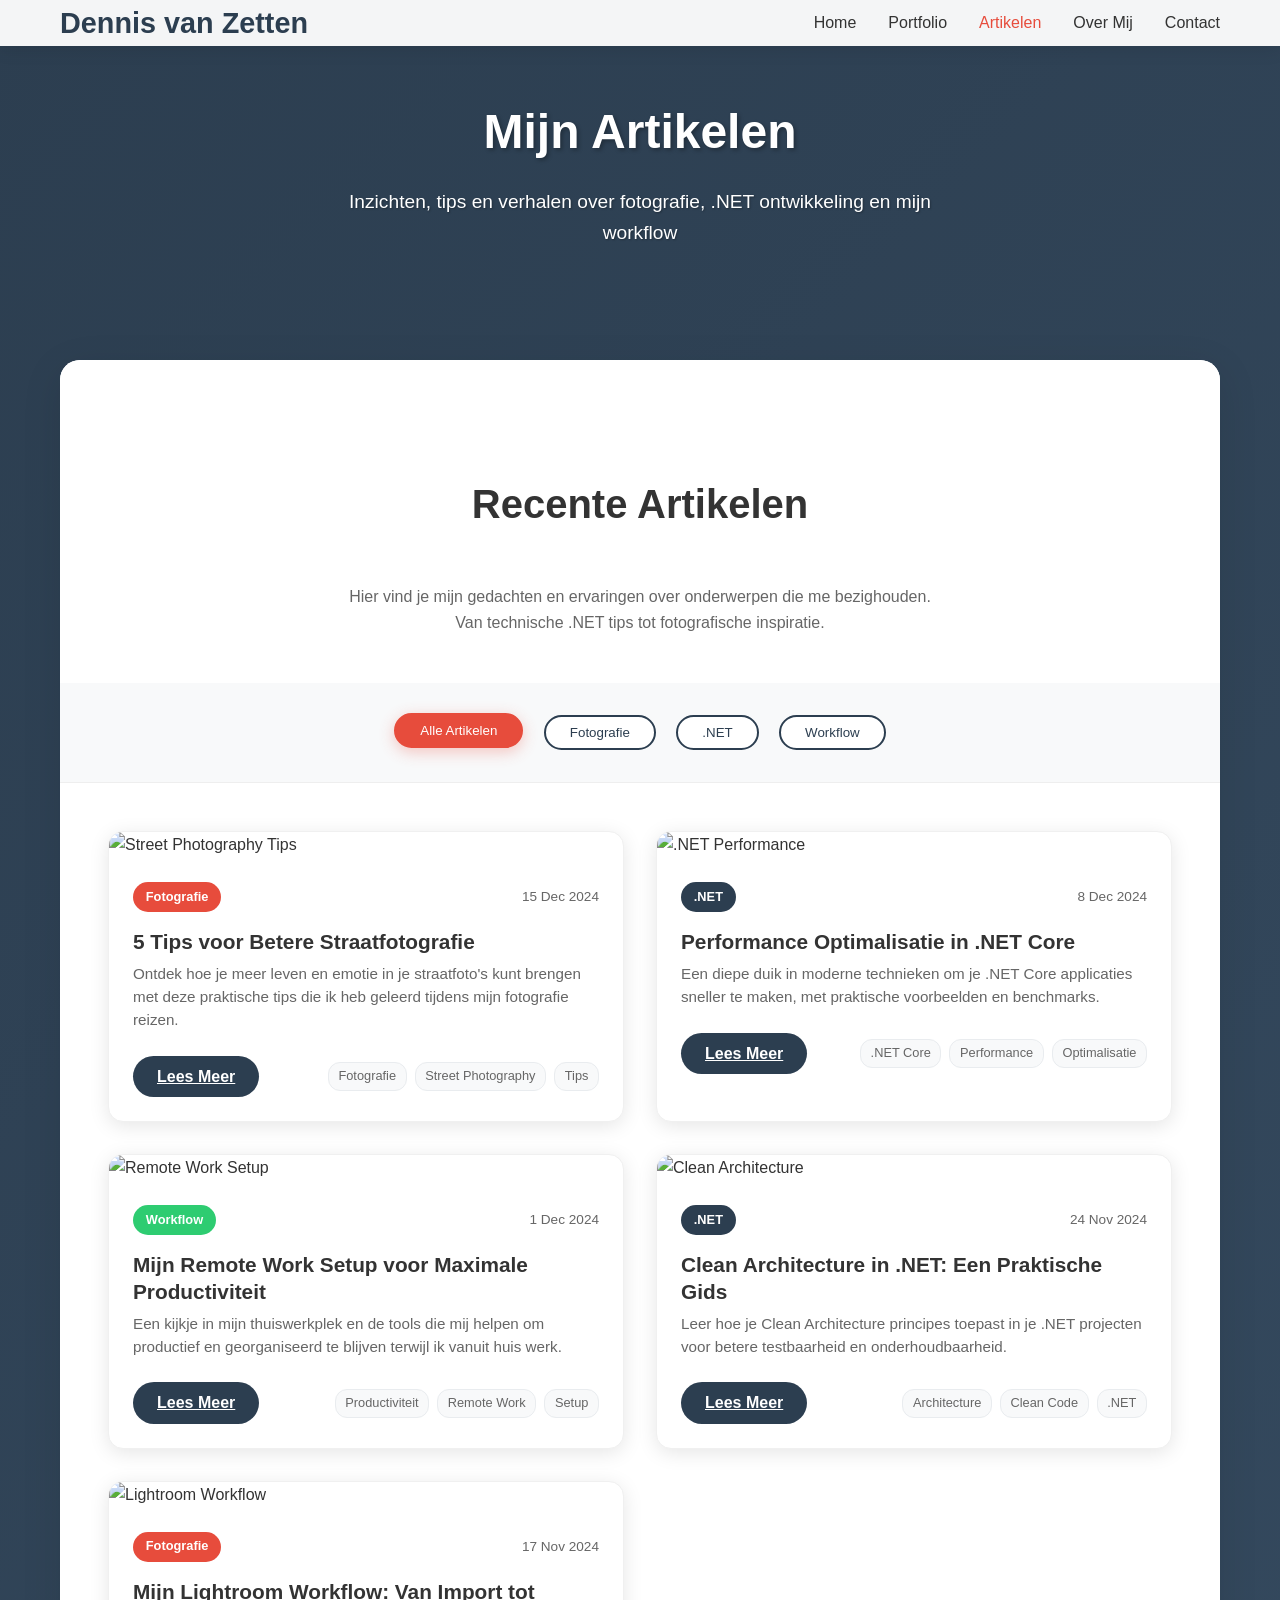
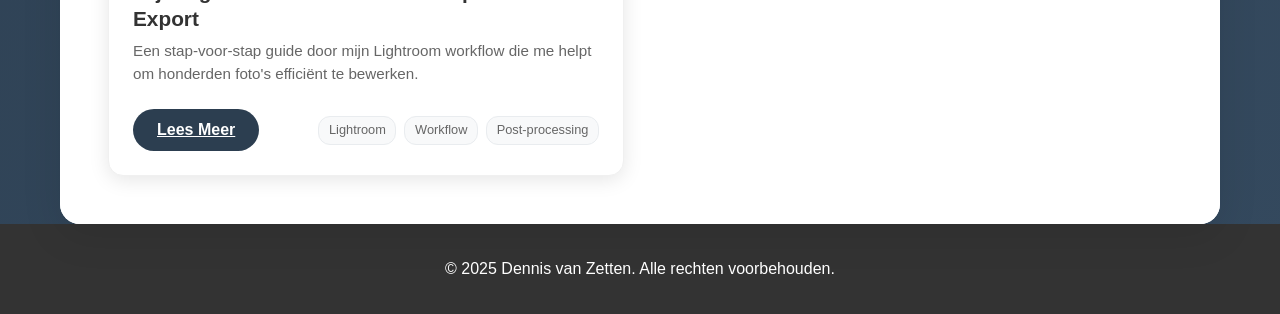
==== commit a4ec055d: "update" ====
--- a/artikelen.html
+++ b/artikelen.html
@@ -15,451 +15,232 @@
           <li><a href="index.html#portfolio">Portfolio</a></li>
           <li><a href="artikelen.html" class="active">Artikelen</a></li>
           <li><a href="over-mij.html">Over Mij</a></li>
-          <li><a href="#contact">Contact</a></li>
+          <li><a href="contact.html">Contact</a></li>
         </ul>
       </nav>
     </header>
 
     <section class="hero-about">
       <div class="container">
-        <h1>Artikelen & Tutorials</h1>
-        <p>Alles wat ik leer en ontdek over fotografie en .NET ontwikkeling</p>
+        <h1>Mijn Artikelen</h1>
+        <p>
+          Inzichten, tips en verhalen over fotografie, .NET ontwikkeling en mijn
+          workflow
+        </p>
       </div>
     </section>
 
     <main class="container">
       <div class="about-content">
+        <!-- Intro -->
         <section class="articles-intro">
           <div class="container" style="padding: 3rem">
-            <h2 class="section-title">Welkom bij mijn blog</h2>
+            <h2 class="section-title">Recente Artikelen</h2>
             <p
               style="
                 text-align: center;
-                font-size: 1.1rem;
                 color: #666;
-                max-width: 800px;
+                max-width: 600px;
                 margin: 0 auto;
               "
             >
-              Hier deel ik mijn kennis, ervaringen en ontdekkingen op het gebied
-              van fotografie en .NET ontwikkeling. Van praktische tutorials tot
-              persoonlijke inzichten - alles wat ik leer, deel ik graag met
-              jullie.
+              Hier vind je mijn gedachten en ervaringen over onderwerpen die me
+              bezighouden. Van technische .NET tips tot fotografische
+              inspiratie.
             </p>
           </div>
         </section>
 
-        <!-- Filter Sectie -->
+        <!-- Filter -->
         <section class="articles-filter">
-          <div class="container" style="padding: 2rem 3rem">
-            <div class="portfolio-categories">
-              <button class="filter-btn active" data-filter="all">
-                Alle Artikelen
-              </button>
-              <button class="filter-btn" data-filter="fotografie">
-                Fotografie
-              </button>
-              <button class="filter-btn" data-filter="dotnet">.NET</button>
-              <button class="filter-btn" data-filter="workflow">
-                Workflow
-              </button>
-              <button class="filter-btn" data-filter="tips">
-                Tips & Tricks
-              </button>
-            </div>
+          <div class="container">
+            <button class="filter-btn active" data-filter="alle">
+              Alle Artikelen
+            </button>
+            <button class="filter-btn" data-filter="fotografie">
+              Fotografie
+            </button>
+            <button class="filter-btn" data-filter="dotnet">.NET</button>
+            <button class="filter-btn" data-filter="workflow">Workflow</button>
           </div>
         </section>
 
-        <!-- Artikelen Grid -->
+        <!-- Articles Grid -->
         <section class="articles-grid-section">
-          <div class="container" style="padding: 0 3rem 4rem">
+          <div class="container" style="padding: 3rem">
             <div class="articles-grid">
-              <!-- Artikel 1: Compositieregels -->
-              <article
-                class="article-card"
-                data-category="fotografie"
-                id="compositieregels"
-              >
+              <!-- Artikel 1 -->
+              <article class="article-card" data-category="fotografie">
                 <div class="article-image">
                   <img
-                    src="/api/placeholder/400/250"
-                    alt="Compositieregels in fotografie"
+                    src="/api/placeholder/400/200"
+                    alt="Street Photography Tips"
                   />
                 </div>
                 <div class="article-content">
                   <div class="article-meta">
                     <span class="article-category fotografie">Fotografie</span>
-                    <span class="article-date">15 januari 2025</span>
-                  </div>
-                  <h2 class="article-title">
-                    Compositieregels die Echt Werken
-                  </h2>
-                  <p class="article-excerpt">
-                    De regel van derden kent iedereen, maar er zijn veel meer
-                    compositietechnieken die je foto's naar een hoger niveau
-                    kunnen tillen. In dit artikel deel ik de compositieregels
-                    die ik zelf het meest gebruik en waarom ze zo effectief
-                    zijn.
-                  </p>
-                  <div class="article-content-preview">
-                    <h3>Wat je leert in dit artikel:</h3>
-                    <ul>
-                      <li>
-                        <strong>Regel van derden</strong> - en wanneer je deze
-                        moet doorbreken
-                      </li>
-                      <li>
-                        <strong>Leading lines</strong> - hoe je de ogen van de
-                        kijker stuurt
-                      </li>
-                      <li>
-                        <strong>Framing</strong> - natuurlijke kaders in je
-                        omgeving gebruiken
-                      </li>
-                      <li>
-                        <strong>Negatieve ruimte</strong> - de kracht van leegte
-                      </li>
-                      <li>
-                        <strong>Patronen en herhaling</strong> - ritme in je
-                        foto's
-                      </li>
-                    </ul>
-                    <p>
-                      <strong>De regel van derden</strong> is vaak het eerste
-                      wat fotografen leren, en terecht. Door je onderwerp op een
-                      van de derde-lijnen te plaatsen creëer je automatisch een
-                      meer dynamische compositie dan wanneer je alles in het
-                      midden zet.
-                    </p>
-                    <p>
-                      Maar de echte kracht van compositie ligt in
-                      <strong>leading lines</strong>. Zoek naar lijnen in je
-                      omgeving - wegen, hekken, wolkenformaties - die de ogen
-                      van de kijker naar je hoofdonderwerp leiden. Dit creëert
-                      een visuele reis door je foto.
-                    </p>
-                    <p>
-                      <strong>Praktische tip:</strong> Gebruik je camera-app
-                      grid om de regel van derden te oefenen, maar vergeet niet
-                      om ook eens bewust af te wijken. Soms kan een perfect
-                      gecentreerde compositie juist de impact hebben die je
-                      zoekt.
-                    </p>
-                  </div>
-                  <div class="article-actions">
-                    <button
-                      class="read-more-btn"
-                      onclick="toggleArticle('compositieregels')"
-                    >
-                      Lees meer
-                    </button>
-                    <div class="article-tags">
-                      <span class="tag">Compositie</span>
-                      <span class="tag">Beginner</span>
-                      <span class="tag">Technieken</span>
-                    </div>
-                  </div>
-                </div>
-              </article>
-
-              <!-- Artikel 2: Minimal APIs -->
-              <article
-                class="article-card"
-                data-category="dotnet"
-                id="minimal-apis"
-              >
+                    <span class="article-date">15 Dec 2024</span>
+                  </div>
+                  <h3 class="article-title">
+                    5 Tips voor Betere Straatfotografie
+                  </h3>
+                  <p class="article-excerpt">
+                    Ontdek hoe je meer leven en emotie in je straatfoto's kunt
+                    brengen met deze praktische tips die ik heb geleerd tijdens
+                    mijn fotografie reizen.
+                  </p>
+                  <div class="article-actions">
+                    <a
+                      href="artikelen/straatfotografie-tips.html"
+                      class="read-more-btn"
+                      >Lees Meer</a
+                    >
+                    <div class="article-tags">
+                      <span class="tag">Fotografie</span>
+                      <span class="tag">Street Photography</span>
+                      <span class="tag">Tips</span>
+                    </div>
+                  </div>
+                </div>
+              </article>
+
+              <!-- Artikel 2 -->
+              <article class="article-card" data-category="dotnet">
+                <div class="article-image">
+                  <img src="/api/placeholder/400/200" alt=".NET Performance" />
+                </div>
+                <div class="article-content">
+                  <div class="article-meta">
+                    <span class="article-category dotnet">.NET</span>
+                    <span class="article-date">8 Dec 2024</span>
+                  </div>
+                  <h3 class="article-title">
+                    Performance Optimalisatie in .NET Core
+                  </h3>
+                  <p class="article-excerpt">
+                    Een diepe duik in moderne technieken om je .NET Core
+                    applicaties sneller te maken, met praktische voorbeelden en
+                    benchmarks.
+                  </p>
+                  <div class="article-actions">
+                    <a
+                      href="artikelen/dotnet-performance.html"
+                      class="read-more-btn"
+                      >Lees Meer</a
+                    >
+                    <div class="article-tags">
+                      <span class="tag">.NET Core</span>
+                      <span class="tag">Performance</span>
+                      <span class="tag">Optimalisatie</span>
+                    </div>
+                  </div>
+                </div>
+              </article>
+
+              <!-- Artikel 3 -->
+              <article class="article-card" data-category="workflow">
+                <div class="article-image">
+                  <img src="/api/placeholder/400/200" alt="Remote Work Setup" />
+                </div>
+                <div class="article-content">
+                  <div class="article-meta">
+                    <span class="article-category workflow">Workflow</span>
+                    <span class="article-date">1 Dec 2024</span>
+                  </div>
+                  <h3 class="article-title">
+                    Mijn Remote Work Setup voor Maximale Productiviteit
+                  </h3>
+                  <p class="article-excerpt">
+                    Een kijkje in mijn thuiswerkplek en de tools die mij helpen
+                    om productief en georganiseerd te blijven terwijl ik vanuit
+                    huis werk.
+                  </p>
+                  <div class="article-actions">
+                    <a
+                      href="artikelen/remote-work-setup.html"
+                      class="read-more-btn"
+                      >Lees Meer</a
+                    >
+                    <div class="article-tags">
+                      <span class="tag">Productiviteit</span>
+                      <span class="tag">Remote Work</span>
+                      <span class="tag">Setup</span>
+                    </div>
+                  </div>
+                </div>
+              </article>
+
+              <!-- Artikel 4 -->
+              <article class="article-card" data-category="dotnet">
                 <div class="article-image">
                   <img
-                    src="/api/placeholder/400/250"
-                    alt="ASP.NET Core Minimal APIs"
+                    src="/api/placeholder/400/200"
+                    alt="Clean Architecture"
                   />
                 </div>
                 <div class="article-content">
                   <div class="article-meta">
                     <span class="article-category dotnet">.NET</span>
-                    <span class="article-date">12 januari 2025</span>
-                  </div>
-                  <h2 class="article-title">ASP.NET Core Minimal APIs</h2>
-                  <p class="article-excerpt">
-                    Minimal APIs in .NET 6+ maken het mogelijk om snel en
-                    efficiënt APIs te bouwen met veel minder boilerplate code.
-                    Perfect voor microservices, prototypes of wanneer je gewoon
-                    snel iets werkends wilt hebben.
-                  </p>
-                  <div class="article-content-preview">
-                    <h3>Waarom Minimal APIs?</h3>
-                    <p>
-                      Traditionele Controller-based APIs zijn krachtig, maar
-                      brengen veel overhead mee voor eenvoudige scenarios.
-                      Minimal APIs geven je de mogelijkheid om endpoints te
-                      definiëren met minimale code.
-                    </p>
-                    <h3>Een eenvoudig voorbeeld:</h3>
-                    <div class="code-block">
-                      <pre><code>var builder = WebApplication.CreateBuilder(args);
-var app = builder.Build();
-
-app.MapGet("/api/users", () => 
-{
-    return new[] { 
-        new { Id = 1, Name = "John" },
-        new { Id = 2, Name = "Jane" }
-    };
-});
-
-app.MapPost("/api/users", (User user) => 
-{
-    // Validatie en opslaan logica
-    return Results.Created($"/api/users/{user.Id}", user);
-});
-
-app.Run();</code></pre>
-                    </div>
-                    <h3>Voordelen van Minimal APIs:</h3>
-                    <ul>
-                      <li>
-                        <strong>Minder code</strong> - geen controllers, actions
-                        of routing attributes nodig
-                      </li>
-                      <li>
-                        <strong>Betere performance</strong> - minder overhead
-                        dan controller-based APIs
-                      </li>
-                      <li>
-                        <strong>Snelle prototyping</strong> - ideaal voor
-                        proof-of-concepts
-                      </li>
-                      <li>
-                        <strong>Functioneel programmeren</strong> - alle logica
-                        in lambda's
-                      </li>
-                    </ul>
-                  </div>
-                  <div class="article-actions">
-                    <button
-                      class="read-more-btn"
-                      onclick="toggleArticle('minimal-apis')"
-                    >
-                      Lees meer
-                    </button>
-                    <div class="article-tags">
-                      <span class="tag">ASP.NET Core</span>
-                      <span class="tag">API</span>
-                      <span class="tag">Intermediate</span>
-                    </div>
-                  </div>
-                </div>
-              </article>
-
-              <!-- Artikel 3: Git voor Fotografen -->
-              <article
-                class="article-card"
-                data-category="workflow"
-                id="git-fotografen"
-              >
+                    <span class="article-date">24 Nov 2024</span>
+                  </div>
+                  <h3 class="article-title">
+                    Clean Architecture in .NET: Een Praktische Gids
+                  </h3>
+                  <p class="article-excerpt">
+                    Leer hoe je Clean Architecture principes toepast in je .NET
+                    projecten voor betere testbaarheid en onderhoudbaarheid.
+                  </p>
+                  <div class="article-actions">
+                    <a
+                      href="artikelen/clean-architecture.html"
+                      class="read-more-btn"
+                      >Lees Meer</a
+                    >
+                    <div class="article-tags">
+                      <span class="tag">Architecture</span>
+                      <span class="tag">Clean Code</span>
+                      <span class="tag">.NET</span>
+                    </div>
+                  </div>
+                </div>
+              </article>
+
+              <!-- Artikel 5 -->
+              <article class="article-card" data-category="fotografie">
                 <div class="article-image">
                   <img
-                    src="/api/placeholder/400/250"
-                    alt="Git workflow voor fotografen"
+                    src="/api/placeholder/400/200"
+                    alt="Lightroom Workflow"
                   />
                 </div>
                 <div class="article-content">
                   <div class="article-meta">
-                    <span class="article-category workflow">Workflow</span>
-                    <span class="article-date">8 januari 2025</span>
-                  </div>
-                  <h2 class="article-title">Git voor Fotografen</h2>
-                  <p class="article-excerpt">
-                    Versiecontrole is niet alleen voor programmeurs. Als
-                    fotograaf kun je Git gebruiken om je presets, scripts en
-                    zelfs je foto-concepten bij te houden. Een game-changer voor
-                    je creative workflow.
-                  </p>
-                  <div class="article-content-preview">
-                    <h3>Waarom Git als fotograaf?</h3>
-                    <p>
-                      Git helpt je niet alleen met code, maar ook met alle
-                      bestanden die onderdeel zijn van je fotografische
-                      workflow. Denk aan Lightroom presets, Photoshop actions,
-                      scripts, en zelfs conceptdocumenten voor shoots.
-                    </p>
-                    <h3>Praktische toepassingen:</h3>
-                    <ul>
-                      <li>
-                        <strong>Preset beheer</strong> - verschillende versies
-                        van je Lightroom presets bijhouden
-                      </li>
-                      <li>
-                        <strong>Script archief</strong> - batch processing
-                        scripts en automatisering
-                      </li>
-                      <li>
-                        <strong>Shoot planning</strong> - concepten, locaties en
-                        equipment lijsten
-                      </li>
-                      <li>
-                        <strong>Samenwerking</strong> - bestanden delen met
-                        andere fotografen of assistenten
-                      </li>
-                    </ul>
-                    <h3>Een voorbeeld repository structuur:</h3>
-                    <div class="code-block">
-                      <pre><code>photography-workflow/
-├── lightroom-presets/
-│   ├── portrait/
-│   ├── landscape/
-│   └── street/
-├── photoshop-actions/
-├── scripts/
-│   ├── batch-resize.py
-│   └── watermark-tool.js
-├── shoot-concepts/
-│   ├── 2025-winter-portraits.md
-│   └── urban-architecture-series.md
-└── equipment-lists/</code></pre>
-                    </div>
-                  </div>
-                  <div class="article-actions">
-                    <button
-                      class="read-more-btn"
-                      onclick="toggleArticle('git-fotografen')"
-                    >
-                      Lees meer
-                    </button>
-                    <div class="article-tags">
-                      <span class="tag">Git</span>
+                    <span class="article-category fotografie">Fotografie</span>
+                    <span class="article-date">17 Nov 2024</span>
+                  </div>
+                  <h3 class="article-title">
+                    Mijn Lightroom Workflow: Van Import tot Export
+                  </h3>
+                  <p class="article-excerpt">
+                    Een stap-voor-stap guide door mijn Lightroom workflow die me
+                    helpt om honderden foto's efficiënt te bewerken.
+                  </p>
+                  <div class="article-actions">
+                    <a
+                      href="artikelen/lightroom-workflow.html"
+                      class="read-more-btn"
+                      >Lees Meer</a
+                    >
+                    <div class="article-tags">
+                      <span class="tag">Lightroom</span>
                       <span class="tag">Workflow</span>
-                      <span class="tag">Productivity</span>
-                    </div>
-                  </div>
-                </div>
-              </article>
-
-              <!-- Artikel 4: focus Stacking -->
-              <article class="article-card" data-category="fotografie">
-                <div class="article-image">
-                  <img
-                    src="/api/placeholder/400/250"
-                    alt="Focus stacking tutorial"
-                  />
-                </div>
-                <div class="article-content">
-                  <div class="article-meta">
-                    <span class="article-category fotografie">Fotografie</span>
-                    <span class="article-date">5 januari 2025</span>
-                  </div>
-                  <h2 class="article-title">
-                    Focus Stacking voor Scherpe Macro's
-                  </h2>
-                  <p class="article-excerpt">
-                    Bij macrofotografie is de scherptediepte vaak beperkt. Focus
-                    stacking is een techniek waarmee je meerdere foto's op
-                    verschillende scherpte-punten combineert tot één volledig
-                    scherpe afbeelding.
-                  </p>
-                  <div class="article-actions">
-                    <button class="read-more-btn">Lees meer</button>
-                    <div class="article-tags">
-                      <span class="tag">Macro</span>
                       <span class="tag">Post-processing</span>
-                      <span class="tag">Advanced</span>
-                    </div>
-                  </div>
-                </div>
-              </article>
-
-              <!-- Artikel 5: .NET Performance -->
-              <article class="article-card" data-category="dotnet">
-                <div class="article-image">
-                  <img
-                    src="/api/placeholder/400/250"
-                    alt=".NET Performance tips"
-                  />
-                </div>
-                <div class="article-content">
-                  <div class="article-meta">
-                    <span class="article-category dotnet">.NET</span>
-                    <span class="article-date">2 januari 2025</span>
-                  </div>
-                  <h2 class="article-title">
-                    Performance Optimalisatie in .NET 8
-                  </h2>
-                  <p class="article-excerpt">
-                    .NET 8 brengt veel performance verbeteringen. Van AOT
-                    compilation tot nieuwe garbage collection features - ontdek
-                    hoe je je applicaties sneller kunt maken.
-                  </p>
-                  <div class="article-actions">
-                    <button class="read-more-btn">Lees meer</button>
-                    <div class="article-tags">
-                      <span class="tag">Performance</span>
-                      <span class="tag">.NET 8</span>
-                      <span class="tag">Advanced</span>
-                    </div>
-                  </div>
-                </div>
-              </article>
-
-              <!-- Artikel 6: Lightroom Workflow -->
-              <article class="article-card" data-category="workflow">
-                <div class="article-image">
-                  <img
-                    src="/api/placeholder/400/250"
-                    alt="Lightroom workflow optimization"
-                  />
-                </div>
-                <div class="article-content">
-                  <div class="article-meta">
-                    <span class="article-category workflow">Workflow</span>
-                    <span class="article-date">28 december 2024</span>
-                  </div>
-                  <h2 class="article-title">Efficiënte Lightroom Workflow</h2>
-                  <p class="article-excerpt">
-                    Een geoptimaliseerde Lightroom workflow kan uren per week
-                    schelen. Van import tot export - ontdek hoe je je
-                    foto-editing process kunt versnellen.
-                  </p>
-                  <div class="article-actions">
-                    <button class="read-more-btn">Lees meer</button>
-                    <div class="article-tags">
-                      <span class="tag">Lightroom</span>
-                      <span class="tag">Efficiency</span>
-                      <span class="tag">Workflow</span>
                     </div>
                   </div>
                 </div>
               </article>
             </div>
-          </div>
-        </section>
-
-        <!-- Newsletter Signup -->
-        <section class="contact-cta">
-          <h2 class="section-title">Blijf op de hoogte</h2>
-          <p style="font-size: 1.1rem; margin-bottom: 2rem; color: #666">
-            Mis geen nieuwe artikelen! Volg me op social media of stuur me een
-            bericht als je specifieke onderwerpen wilt zien.
-          </p>
-          <a href="mailto:contact@dennisvanzetten.nl" class="cta-button"
-            >Stel een Vraag</a
-          >
-
-          <div class="social-links">
-            <a href="https://github.com/DennisvanZetten" class="social-link">
-              <span>💻</span> GitHub
-            </a>
-            <a
-              href="https://www.instagram.com/dennisvanzetten_photo/"
-              class="social-link"
-            >
-              <span>📸</span> Instagram
-            </a>
-            <a
-              href="https://www.linkedin.com/in/dennis-van-zetten-19972818"
-              class="social-link"
-            >
-              <span>💼</span> LinkedIn
-            </a>
           </div>
         </section>
       </div>
@@ -472,32 +253,32 @@
     </footer>
 
     <script>
-      // Filter functionaliteit voor artikelen
-      const filterButtons = document.querySelectorAll(".filter-btn");
+      // Filter functionaliteit
+      const filterBtns = document.querySelectorAll(".filter-btn");
       const articleCards = document.querySelectorAll(".article-card");
 
-      filterButtons.forEach((button) => {
-        button.addEventListener("click", () => {
-          const filter = button.getAttribute("data-filter");
-
+      filterBtns.forEach((btn) => {
+        btn.addEventListener("click", () => {
           // Update active button
-          filterButtons.forEach((btn) => btn.classList.remove("active"));
-          button.classList.add("active");
+          filterBtns.forEach((b) => b.classList.remove("active"));
+          btn.classList.add("active");
+
+          const filterValue = btn.getAttribute("data-filter");
 
           // Filter articles
           articleCards.forEach((card) => {
             if (
-              filter === "all" ||
-              card.getAttribute("data-category") === filter
+              filterValue === "alle" ||
+              card.getAttribute("data-category") === filterValue
             ) {
               card.style.display = "block";
               setTimeout(() => {
                 card.style.opacity = "1";
                 card.style.transform = "translateY(0)";
-              }, 100);
+              }, 50);
             } else {
               card.style.opacity = "0";
-              card.style.transform = "translateY(20px)";
+              card.style.transform = "translateY(10px)";
               setTimeout(() => {
                 card.style.display = "none";
               }, 300);
@@ -506,47 +287,9 @@
         });
       });
 
-      // Toggle artikel content
-      function toggleArticle(articleId) {
-        const article = document.getElementById(articleId);
-        const content = article.querySelector(".article-content-preview");
-        const button = article.querySelector(".read-more-btn");
-
-        if (content.style.display === "none" || content.style.display === "") {
-          content.style.display = "block";
-          button.textContent = "Lees minder";
-          article.scrollIntoView({ behavior: "smooth", block: "start" });
-        } else {
-          content.style.display = "none";
-          button.textContent = "Lees meer";
-        }
-      }
-
-      // Smooth scrolling voor navigatie
-      document.querySelectorAll('a[href^="#"]').forEach((anchor) => {
-        anchor.addEventListener("click", function (e) {
-          e.preventDefault();
-          const target = document.querySelector(this.getAttribute("href"));
-          if (target) {
-            target.scrollIntoView({
-              behavior: "smooth",
-              block: "start",
-            });
-          }
-        });
-      });
-
-      // Check for article hash in URL
-      window.addEventListener("load", () => {
-        const hash = window.location.hash.substring(1);
-        if (hash) {
-          const article = document.getElementById(hash);
-          if (article) {
-            setTimeout(() => {
-              toggleArticle(hash);
-            }, 500);
-          }
-        }
+      // Initialize cards
+      articleCards.forEach((card) => {
+        card.style.transition = "opacity 0.3s ease, transform 0.3s ease";
       });
     </script>
   </body>
--- a/styles.css
+++ b/styles.css
@@ -9,7 +9,7 @@
   font-family: "Segoe UI", Tahoma, Geneva, Verdana, sans-serif;
   line-height: 1.6;
   color: #333;
-  background: linear-gradient(135deg, #667eea 0%, #764ba2 100%);
+  background: linear-gradient(135deg, #2c3e50 0%, #34495e 100%);
   min-height: 100vh;
 }
 
@@ -39,7 +39,7 @@
 .logo {
   font-size: 1.8rem;
   font-weight: bold;
-  color: #667eea;
+  color: #2c3e50;
   text-decoration: none;
 }
 
@@ -58,7 +58,7 @@
 
 .nav-links a:hover,
 .nav-links a.active {
-  color: #667eea;
+  color: #e74c3c;
 }
 
 /* ===== HERO SECTIES ===== */
@@ -105,20 +105,21 @@
 /* ===== BUTTONS ===== */
 .cta-button {
   display: inline-block;
-  background: #ff6b6b;
+  background: #e74c3c;
   color: white;
   padding: 1rem 2rem;
   text-decoration: none;
   border-radius: 50px;
   font-weight: bold;
   transition: transform 0.3s ease, box-shadow 0.3s ease;
-  box-shadow: 0 4px 15px rgba(255, 107, 107, 0.4);
+  box-shadow: 0 4px 15px rgba(231, 76, 60, 0.4);
   margin: 0 0.5rem;
 }
 
 .cta-button:hover {
   transform: translateY(-2px);
-  box-shadow: 0 6px 20px rgba(255, 107, 107, 0.6);
+  box-shadow: 0 6px 20px rgba(231, 76, 60, 0.6);
+  background: #c0392b;
 }
 
 .cta-secondary {
@@ -169,7 +170,7 @@
   width: 80px;
   height: 80px;
   margin: 0 auto 1rem;
-  background: linear-gradient(135deg, #667eea, #764ba2);
+  background: linear-gradient(135deg, #2c3e50, #34495e);
   border-radius: 50%;
   display: flex;
   align-items: center;
@@ -200,22 +201,48 @@
   margin-bottom: 3rem;
 }
 
+/* ===== FILTER BUTTONS ===== */
+/* Algemene filter button styling */
 .filter-btn {
-  background: transparent;
-  border: 2px solid rgba(255, 255, 255, 0.3);
-  color: white;
   padding: 0.5rem 1.5rem;
   margin: 0 0.5rem;
   border-radius: 25px;
   cursor: pointer;
   transition: all 0.3s ease;
-}
-
-.filter-btn:hover,
-.filter-btn.active {
-  background: #ff6b6b;
-  border-color: #ff6b6b;
+  font-weight: 500;
+  border: none;
+  outline: none;
+}
+
+/* Portfolio specifieke styling (donkere achtergrond) */
+.portfolio .filter-btn {
+  background: transparent;
+  border: 2px solid rgba(255, 255, 255, 0.3);
+  color: white;
+}
+
+.portfolio .filter-btn:hover,
+.portfolio .filter-btn.active {
+  background: #e74c3c;
+  border-color: #e74c3c;
+  color: white;
   transform: translateY(-2px);
+}
+
+/* Artikelen specifieke styling (lichte achtergrond) */
+.articles-filter .filter-btn {
+  background: white;
+  border: 2px solid #2c3e50;
+  color: #2c3e50;
+}
+
+.articles-filter .filter-btn:hover,
+.articles-filter .filter-btn.active {
+  background: #e74c3c;
+  border-color: #e74c3c;
+  color: white;
+  transform: translateY(-2px);
+  box-shadow: 0 4px 15px rgba(231, 76, 60, 0.3);
 }
 
 .portfolio-grid {
@@ -252,8 +279,8 @@
   bottom: 0;
   background: linear-gradient(
     45deg,
-    rgba(102, 126, 234, 0.8),
-    rgba(118, 75, 162, 0.8)
+    rgba(44, 62, 80, 0.8),
+    rgba(52, 73, 94, 0.8)
   );
   display: flex;
   align-items: center;
@@ -430,7 +457,7 @@
 }
 
 .post-category {
-  background: #667eea;
+  background: #2c3e50;
   color: white;
   padding: 0.3rem 0.8rem;
   border-radius: 15px;
@@ -452,7 +479,7 @@
 /* ===== OVER MIJ PAGINA SPECIFIEK ===== */
 .about-content {
   background: white;
-  margin: -50px auto 0;
+  margin: 4rem auto 0; /* Verbeterde spacing: was -50px nu 4rem */
   border-radius: 20px;
   box-shadow: 0 10px 40px rgba(0, 0, 0, 0.1);
   overflow: hidden;
@@ -502,8 +529,8 @@
   bottom: 0;
   background: linear-gradient(
     45deg,
-    rgba(102, 126, 234, 0.1),
-    rgba(118, 75, 162, 0.1)
+    rgba(44, 62, 80, 0.1),
+    rgba(52, 73, 94, 0.1)
   );
 }
 
@@ -528,7 +555,7 @@
 }
 
 .skill-category h3 {
-  color: #667eea;
+  color: #2c3e50;
   margin-bottom: 1rem;
   font-size: 1.5rem;
   display: flex;
@@ -566,7 +593,7 @@
 
 .skill-progress {
   height: 100%;
-  background: linear-gradient(135deg, #667eea, #764ba2);
+  background: linear-gradient(135deg, #2c3e50, #34495e);
   border-radius: 3px;
   transition: width 0.3s ease;
 }
@@ -590,7 +617,7 @@
   transform: translateX(-50%);
   width: 4px;
   height: 100%;
-  background: linear-gradient(135deg, #667eea, #764ba2);
+  background: linear-gradient(135deg, #2c3e50, #34495e);
   border-radius: 2px;
 }
 
@@ -624,7 +651,7 @@
 }
 
 .timeline-year {
-  color: #667eea;
+  color: #2c3e50;
   font-weight: bold;
   font-size: 1.1rem;
   margin-bottom: 0.5rem;
@@ -647,7 +674,7 @@
   transform: translateX(-50%);
   width: 20px;
   height: 20px;
-  background: linear-gradient(135deg, #667eea, #764ba2);
+  background: linear-gradient(135deg, #2c3e50, #34495e);
   border: 4px solid white;
   border-radius: 50%;
   box-shadow: 0 2px 10px rgba(0, 0, 0, 0.1);
@@ -723,7 +750,7 @@
 }
 
 .social-link:hover {
-  background: #667eea;
+  background: #2c3e50;
   color: white;
   transform: translateY(-2px);
 }
@@ -749,7 +776,7 @@
 }
 
 footer .social-links a:hover {
-  color: #667eea;
+  color: #e74c3c;
 }
 
 /* ===== RESPONSIVE DESIGN ===== */
@@ -777,6 +804,10 @@
     height: 300px;
   }
 
+  .about-content {
+    margin: 2rem auto 0; /* Minder padding op mobiel */
+  }
+
   .about-intro {
     grid-template-columns: 1fr;
     text-align: center;
@@ -834,11 +865,14 @@
 /* ===== ARTIKELEN PAGINA SPECIFIEK ===== */
 .articles-intro {
   background: white;
+  padding-top: 4rem; /* Verbeterde spacing */
 }
 
 .articles-filter {
   background: #f8f9fa;
   border-bottom: 1px solid #eee;
+  padding: 2rem 0;
+  text-align: center;
 }
 
 .articles-grid-section {
@@ -895,7 +929,7 @@
 }
 
 .article-category.dotnet {
-  background: #3498db;
+  background: #2c3e50;
 }
 
 .article-category.workflow {
@@ -975,7 +1009,7 @@
 }
 
 .read-more-btn {
-  background: #667eea;
+  background: #2c3e50;
   color: white;
   border: none;
   padding: 0.5rem 1.5rem;
@@ -986,7 +1020,7 @@
 }
 
 .read-more-btn:hover {
-  background: #5a6fd8;
+  background: #1a252f;
 }
 
 .article-tags {
@@ -1005,6 +1039,10 @@
 }
 
 @media (max-width: 768px) {
+  .articles-intro {
+    padding-top: 2rem; /* Minder padding op mobiel */
+  }
+
   .articles-grid {
     grid-template-columns: 1fr;
   }
@@ -1019,3 +1057,579 @@
     width: 100%;
   }
 }
+
+/* ===== CONTACT PAGINA SPECIFIEK ===== */
+.contact-intro {
+  background: white;
+  padding-top: 4rem; /* Verbeterde spacing */
+}
+
+.contact-intro-grid {
+  display: grid;
+  grid-template-columns: 1fr 1fr;
+  gap: 4rem;
+  align-items: start;
+}
+
+.contact-text h2 {
+  font-size: 2.2rem;
+  color: #333;
+  margin-bottom: 1rem;
+}
+
+.contact-text p {
+  font-size: 1.1rem;
+  color: #666;
+  margin-bottom: 1.5rem;
+  line-height: 1.6;
+}
+
+.contact-methods {
+  margin-top: 2rem;
+}
+
+.contact-method {
+  display: flex;
+  align-items: flex-start;
+  gap: 1rem;
+  margin-bottom: 1.5rem;
+}
+
+.contact-icon {
+  font-size: 1.5rem;
+  width: 50px;
+  height: 50px;
+  background: linear-gradient(135deg, #2c3e50, #34495e);
+  border-radius: 50%;
+  display: flex;
+  align-items: center;
+  justify-content: center;
+  flex-shrink: 0;
+}
+
+.contact-method h4 {
+  color: #333;
+  margin-bottom: 0.25rem;
+  font-size: 1.1rem;
+}
+
+.contact-method p {
+  color: #666;
+  font-size: 0.9rem;
+  margin-bottom: 0.25rem;
+}
+
+.contact-method a {
+  color: #e74c3c;
+  text-decoration: none;
+  font-weight: 500;
+}
+
+.contact-method a:hover {
+  text-decoration: underline;
+}
+
+/* Contact Form */
+.contact-form-container {
+  background: #f8f9fa;
+  padding: 2rem;
+  border-radius: 20px;
+  box-shadow: 0 4px 20px rgba(0, 0, 0, 0.05);
+}
+
+.contact-form-container h3 {
+  color: #333;
+  margin-bottom: 1.5rem;
+  font-size: 1.5rem;
+}
+
+.contact-form {
+  display: flex;
+  flex-direction: column;
+  gap: 1.5rem;
+}
+
+.form-group {
+  display: flex;
+  flex-direction: column;
+}
+
+.form-group label {
+  color: #333;
+  font-weight: 500;
+  margin-bottom: 0.5rem;
+  font-size: 0.95rem;
+}
+
+.form-group input,
+.form-group select,
+.form-group textarea {
+  width: 100%;
+  padding: 0.75rem;
+  border: 2px solid #e9ecef;
+  border-radius: 8px;
+  font-size: 1rem;
+  transition: border-color 0.3s ease;
+  font-family: inherit;
+  box-sizing: border-box;
+}
+
+.form-group input:focus,
+.form-group select:focus,
+.form-group textarea:focus {
+  outline: none;
+  border-color: #2c3e50;
+  box-shadow: 0 0 0 3px rgba(44, 62, 80, 0.1);
+}
+
+.form-group textarea {
+  resize: vertical;
+  min-height: 120px;
+  line-height: 1.5;
+}
+
+.form-group select {
+  cursor: pointer;
+  appearance: none;
+  background-image: url("data:image/svg+xml,%3csvg xmlns='http://www.w3.org/2000/svg' fill='none' viewBox='0 0 20 20'%3e%3cpath stroke='%236b7280' stroke-linecap='round' stroke-linejoin='round' stroke-width='1.5' d='m6 8 4 4 4-4'/%3e%3c/svg%3e");
+  background-position: right 0.75rem center;
+  background-repeat: no-repeat;
+  background-size: 1rem;
+  padding-right: 2.5rem;
+}
+
+.checkbox-group {
+  flex-direction: row !important;
+  align-items: flex-start !important;
+  gap: 0.75rem;
+  margin-top: 0.5rem;
+}
+
+.checkbox-label {
+  display: flex;
+  align-items: flex-start;
+  gap: 0.5rem;
+  cursor: pointer;
+  color: #666;
+  font-size: 0.95rem;
+  line-height: 1.4;
+}
+
+.checkbox-label input[type="checkbox"] {
+  width: auto !important;
+  margin: 0;
+  margin-top: 2px;
+  flex-shrink: 0;
+}
+
+.submit-btn {
+  background: linear-gradient(135deg, #2c3e50, #34495e);
+  color: white;
+  border: none;
+  padding: 1rem 2rem;
+  border-radius: 50px;
+  font-size: 1rem;
+  font-weight: bold;
+  cursor: pointer;
+  transition: transform 0.3s ease, box-shadow 0.3s ease;
+  box-shadow: 0 4px 15px rgba(44, 62, 80, 0.4);
+  margin-top: 0.5rem;
+  width: 100%;
+  max-width: 300px;
+  align-self: center;
+}
+
+.submit-btn:hover:not(:disabled) {
+  transform: translateY(-2px);
+  box-shadow: 0 6px 20px rgba(44, 62, 80, 0.6);
+}
+
+.submit-btn:disabled {
+  opacity: 0.7;
+  cursor: not-allowed;
+  transform: none;
+}
+
+.form-status {
+  margin-top: 1rem;
+  text-align: center;
+}
+
+.success-message {
+  background: #d4edda;
+  color: #155724;
+  padding: 1rem;
+  border-radius: 8px;
+  border: 1px solid #c3e6cb;
+  text-align: left;
+}
+
+.success-message a {
+  color: #155724;
+  font-weight: bold;
+}
+
+/* Success sectie styling */
+.success-section {
+  background: white;
+}
+
+.success-card {
+  display: flex;
+  align-items: center;
+  gap: 1.5rem;
+  background: #d4edda;
+  border: 1px solid #c3e6cb;
+  color: #155724;
+  padding: 2rem;
+  border-radius: 20px;
+  text-align: left;
+}
+
+.success-icon {
+  font-size: 3rem;
+  flex-shrink: 0;
+}
+
+.success-content h3 {
+  margin-bottom: 0.5rem;
+  font-size: 1.3rem;
+}
+
+.success-content p {
+  line-height: 1.5;
+  margin: 0;
+}
+
+/* FAQ Sectie */
+.faq-section {
+  background: #f8f9fa;
+}
+
+.faq-grid {
+  display: grid;
+  grid-template-columns: repeat(auto-fit, minmax(300px, 1fr));
+  gap: 2rem;
+  margin-top: 2rem;
+}
+
+.faq-item {
+  background: white;
+  padding: 1.5rem;
+  border-radius: 15px;
+  box-shadow: 0 2px 10px rgba(0, 0, 0, 0.05);
+}
+
+.faq-item h4 {
+  color: #333;
+  margin-bottom: 0.75rem;
+  font-size: 1.1rem;
+}
+
+.faq-item p {
+  color: #666;
+  line-height: 1.5;
+}
+
+/* Response Info */
+.response-info {
+  background: white;
+}
+
+.response-card {
+  display: flex;
+  align-items: center;
+  gap: 1.5rem;
+  background: linear-gradient(135deg, #2c3e50, #34495e);
+  padding: 2rem;
+  border-radius: 20px;
+  color: white;
+}
+
+.response-icon {
+  font-size: 3rem;
+  flex-shrink: 0;
+}
+
+.response-content h3 {
+  margin-bottom: 0.5rem;
+  font-size: 1.3rem;
+}
+
+.response-content p {
+  opacity: 0.9;
+  line-height: 1.5;
+}
+
+/* Responsive aanpassingen */
+@media (max-width: 768px) {
+  .contact-intro {
+    padding-top: 2rem; /* Minder padding op mobiel */
+  }
+
+  .contact-intro-grid {
+    grid-template-columns: 1fr;
+    gap: 2rem;
+  }
+
+  .contact-method {
+    flex-direction: column;
+    text-align: center;
+    gap: 0.5rem;
+  }
+
+  .response-card {
+    flex-direction: column;
+    text-align: center;
+    gap: 1rem;
+  }
+
+  .success-card {
+    flex-direction: column;
+    text-align: center;
+    gap: 1rem;
+  }
+
+  .faq-grid {
+    grid-template-columns: 1fr;
+  }
+
+  .contact-form-container {
+    padding: 1.5rem;
+  }
+
+  .form-group input,
+  .form-group select,
+  .form-group textarea {
+    padding: 0.875rem;
+    font-size: 16px;
+  }
+
+  .submit-btn {
+    max-width: none;
+  }
+
+  .checkbox-group {
+    align-items: center !important;
+  }
+}
+
+/* ========================================
+   GEDEELDE PHOTO BACKGROUND STYLING
+   Gebruik: voeg class "photo-background" toe aan elke sectie
+======================================== */
+
+.photo-background {
+  background-size: cover;
+  background-position: center;
+  background-attachment: fixed; /* Parallax effect */
+  position: relative;
+  padding: 6rem 0;
+  min-height: 600px;
+}
+
+/* Donkere overlay voor alle photo-background secties */
+.photo-background::before {
+  content: "";
+  position: absolute;
+  top: 0;
+  left: 0;
+  right: 0;
+  bottom: 0;
+  background: rgba(15, 23, 42, 0.7);
+  backdrop-filter: blur(2px);
+  z-index: 1;
+}
+
+/* Container altijd boven overlay */
+.photo-background .container {
+  position: relative;
+  z-index: 2;
+}
+
+/* Titels op donkere achtergrond */
+.photo-background .section-title {
+  color: white !important;
+  text-shadow: 2px 2px 8px rgba(0, 0, 0, 0.7);
+  margin-bottom: 3rem;
+  font-size: 2.5rem;
+  font-weight: bold;
+}
+
+/* ========================================
+   SPECIFIEKE ACHTERGROND AFBEELDINGEN
+======================================== */
+
+/* Features sectie - roze/blauw gradient */
+.features.photo-background {
+  background-image: linear-gradient(
+      135deg,
+      rgba(236, 72, 153, 0.1),
+      rgba(59, 130, 246, 0.1)
+    ),
+    url("images/backgrounds/features-bg.jpg");
+}
+
+/* Recent posts sectie - paars/roze gradient */
+.recent-posts.photo-background {
+  background-image: linear-gradient(
+      135deg,
+      rgba(168, 85, 247, 0.1),
+      rgba(236, 72, 153, 0.1)
+    ),
+    url("images/backgrounds/articles-bg.jpg");
+}
+
+/* Andere secties kunnen je later makkelijk toevoegen:
+.hero.photo-background {
+  background-image: url('images/backgrounds/hero-bg.jpg');
+}
+*/
+
+/* ========================================
+   GLASS-MORPHISM KAARTEN
+======================================== */
+
+.photo-background .feature-card,
+.photo-background .post-card {
+  background: rgba(255, 255, 255, 0.1) !important;
+  backdrop-filter: blur(20px);
+  border: 1px solid rgba(255, 255, 255, 0.2) !important;
+  border-radius: 20px;
+  box-shadow: 0 8px 32px rgba(0, 0, 0, 0.4) !important;
+  transition: all 0.3s ease;
+  color: white;
+}
+
+/* Hover effects voor alle kaarten */
+.photo-background .feature-card:hover,
+.photo-background .post-card:hover {
+  background: rgba(255, 255, 255, 0.2) !important;
+  transform: translateY(-10px) scale(1.02);
+  box-shadow: 0 15px 50px rgba(0, 0, 0, 0.6) !important;
+}
+
+/* ========================================
+   TEKST STYLING OP DONKERE ACHTERGROND
+======================================== */
+
+/* Feature cards tekst */
+.photo-background .feature-card h3 {
+  color: white !important;
+  font-size: 1.4rem;
+  font-weight: 600;
+  margin-bottom: 1rem;
+  text-shadow: 1px 1px 3px rgba(0, 0, 0, 0.5);
+}
+
+.photo-background .feature-card p {
+  color: rgba(255, 255, 255, 0.95) !important;
+  line-height: 1.6;
+  text-shadow: 1px 1px 2px rgba(0, 0, 0, 0.3);
+}
+
+.photo-background .feature-icon {
+  font-size: 3.5rem;
+  margin-bottom: 1.5rem;
+  text-shadow: 2px 2px 4px rgba(0, 0, 0, 0.5);
+  display: block;
+  opacity: 0.9;
+}
+
+/* Post cards tekst */
+.photo-background .post-content {
+  padding: 1.5rem;
+  color: white;
+}
+
+.photo-background .post-title {
+  color: white !important;
+  font-size: 1.3rem;
+  font-weight: 600;
+  margin: 1rem 0;
+  text-shadow: 1px 1px 3px rgba(0, 0, 0, 0.5);
+}
+
+.photo-background .post-excerpt {
+  color: rgba(255, 255, 255, 0.9) !important;
+  line-height: 1.6;
+  text-shadow: 1px 1px 2px rgba(0, 0, 0, 0.3);
+}
+
+.photo-background .post-category {
+  background: rgba(59, 130, 246, 0.8) !important;
+  color: white !important;
+  border: 1px solid rgba(255, 255, 255, 0.3);
+  backdrop-filter: blur(10px);
+  text-shadow: 1px 1px 2px rgba(0, 0, 0, 0.3);
+}
+
+/* ========================================
+   ANIMATIES
+======================================== */
+
+@keyframes fadeInUp {
+  from {
+    opacity: 0;
+    transform: translateY(30px);
+  }
+  to {
+    opacity: 1;
+    transform: translateY(0);
+  }
+}
+
+.photo-background .feature-card,
+.photo-background .post-card {
+  animation: fadeInUp 0.6s ease forwards;
+}
+
+.photo-background .feature-card:nth-child(1),
+.photo-background .post-card:nth-child(1) {
+  animation-delay: 0.1s;
+}
+.photo-background .feature-card:nth-child(2),
+.photo-background .post-card:nth-child(2) {
+  animation-delay: 0.2s;
+}
+.photo-background .feature-card:nth-child(3),
+.photo-background .post-card:nth-child(3) {
+  animation-delay: 0.3s;
+}
+
+/* ========================================
+   RESPONSIVE DESIGN
+======================================== */
+
+@media (max-width: 768px) {
+  .photo-background {
+    background-attachment: scroll; /* Beter voor mobiel */
+    padding: 4rem 0;
+  }
+
+  .photo-background .section-title {
+    font-size: 2rem;
+    margin-bottom: 2rem;
+  }
+
+  .photo-background .feature-card,
+  .photo-background .post-card {
+    padding: 1.5rem;
+  }
+
+  .photo-background .feature-icon {
+    font-size: 2.5rem;
+    margin-bottom: 1rem;
+  }
+}
+
+@media (max-width: 480px) {
+  .photo-background {
+    padding: 3rem 0;
+  }
+
+  .photo-background .features-grid,
+  .photo-background .posts-grid {
+    gap: 1.5rem;
+  }
+}
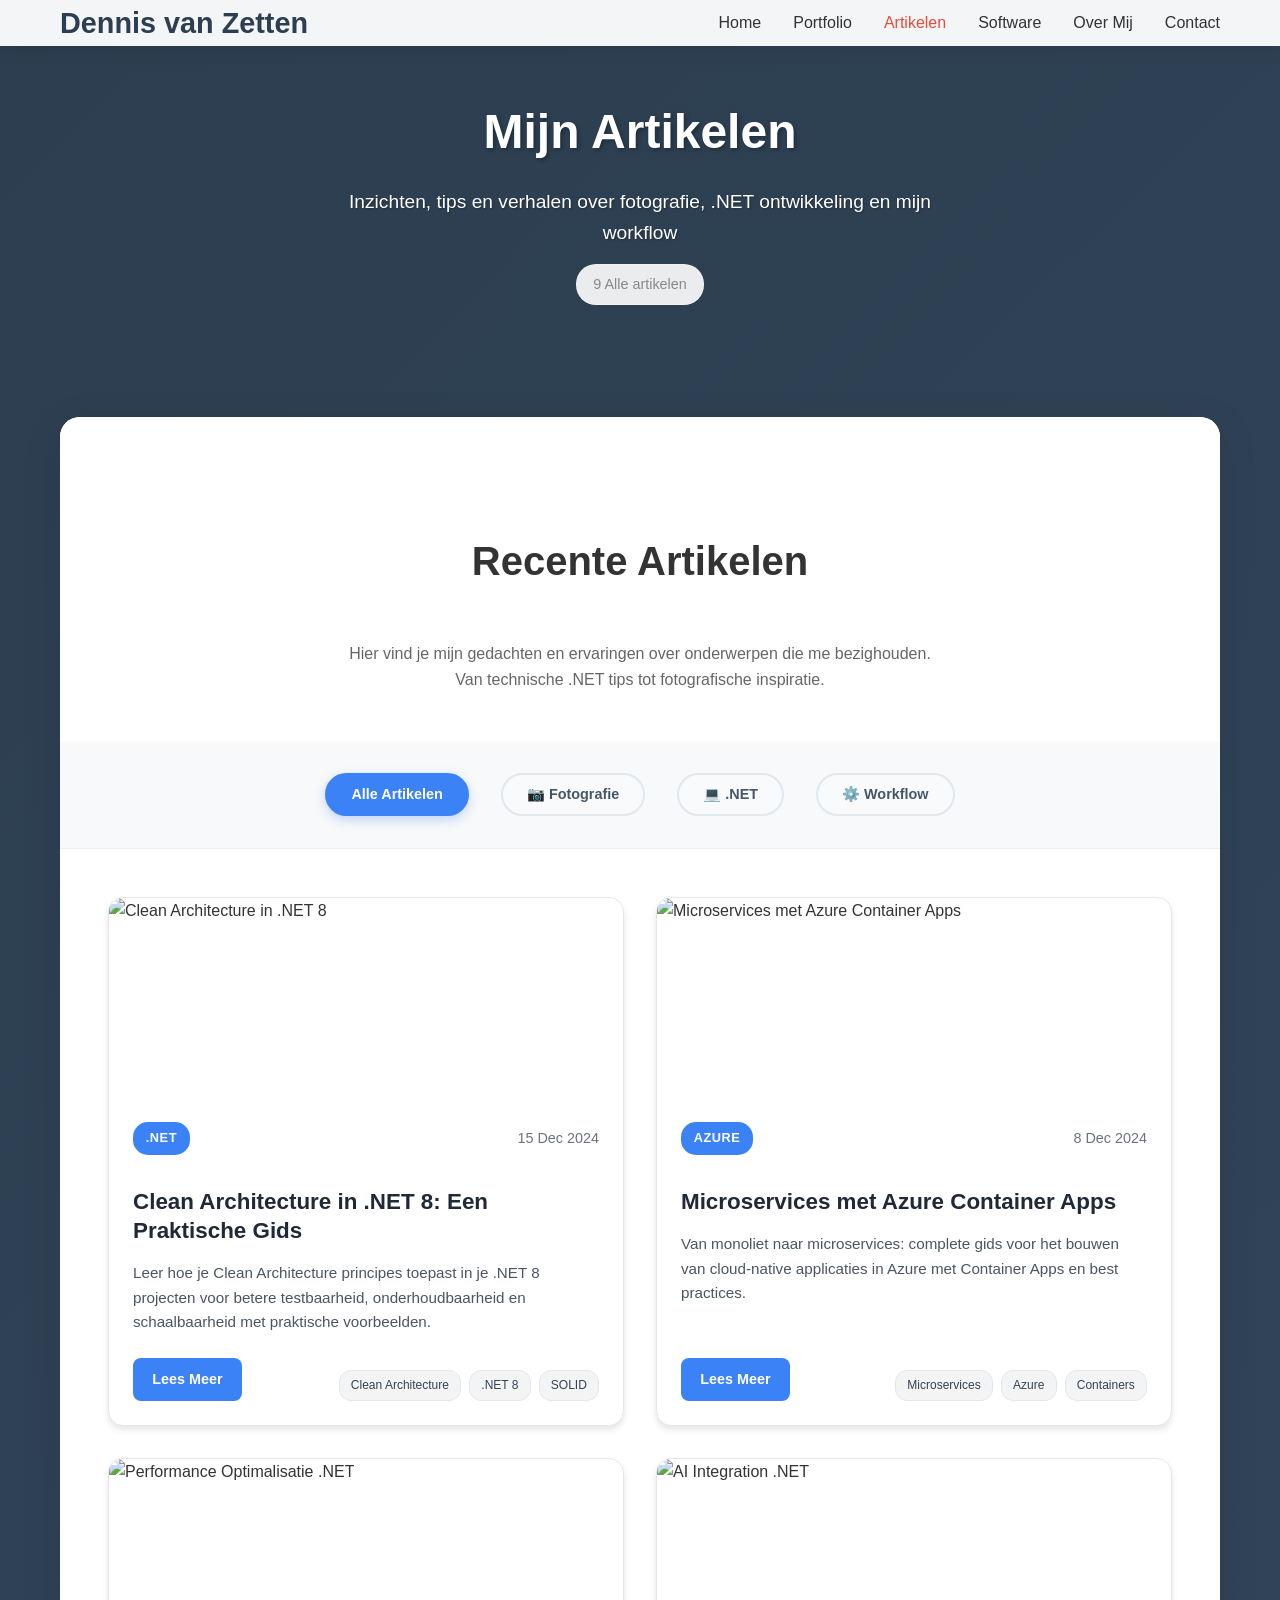
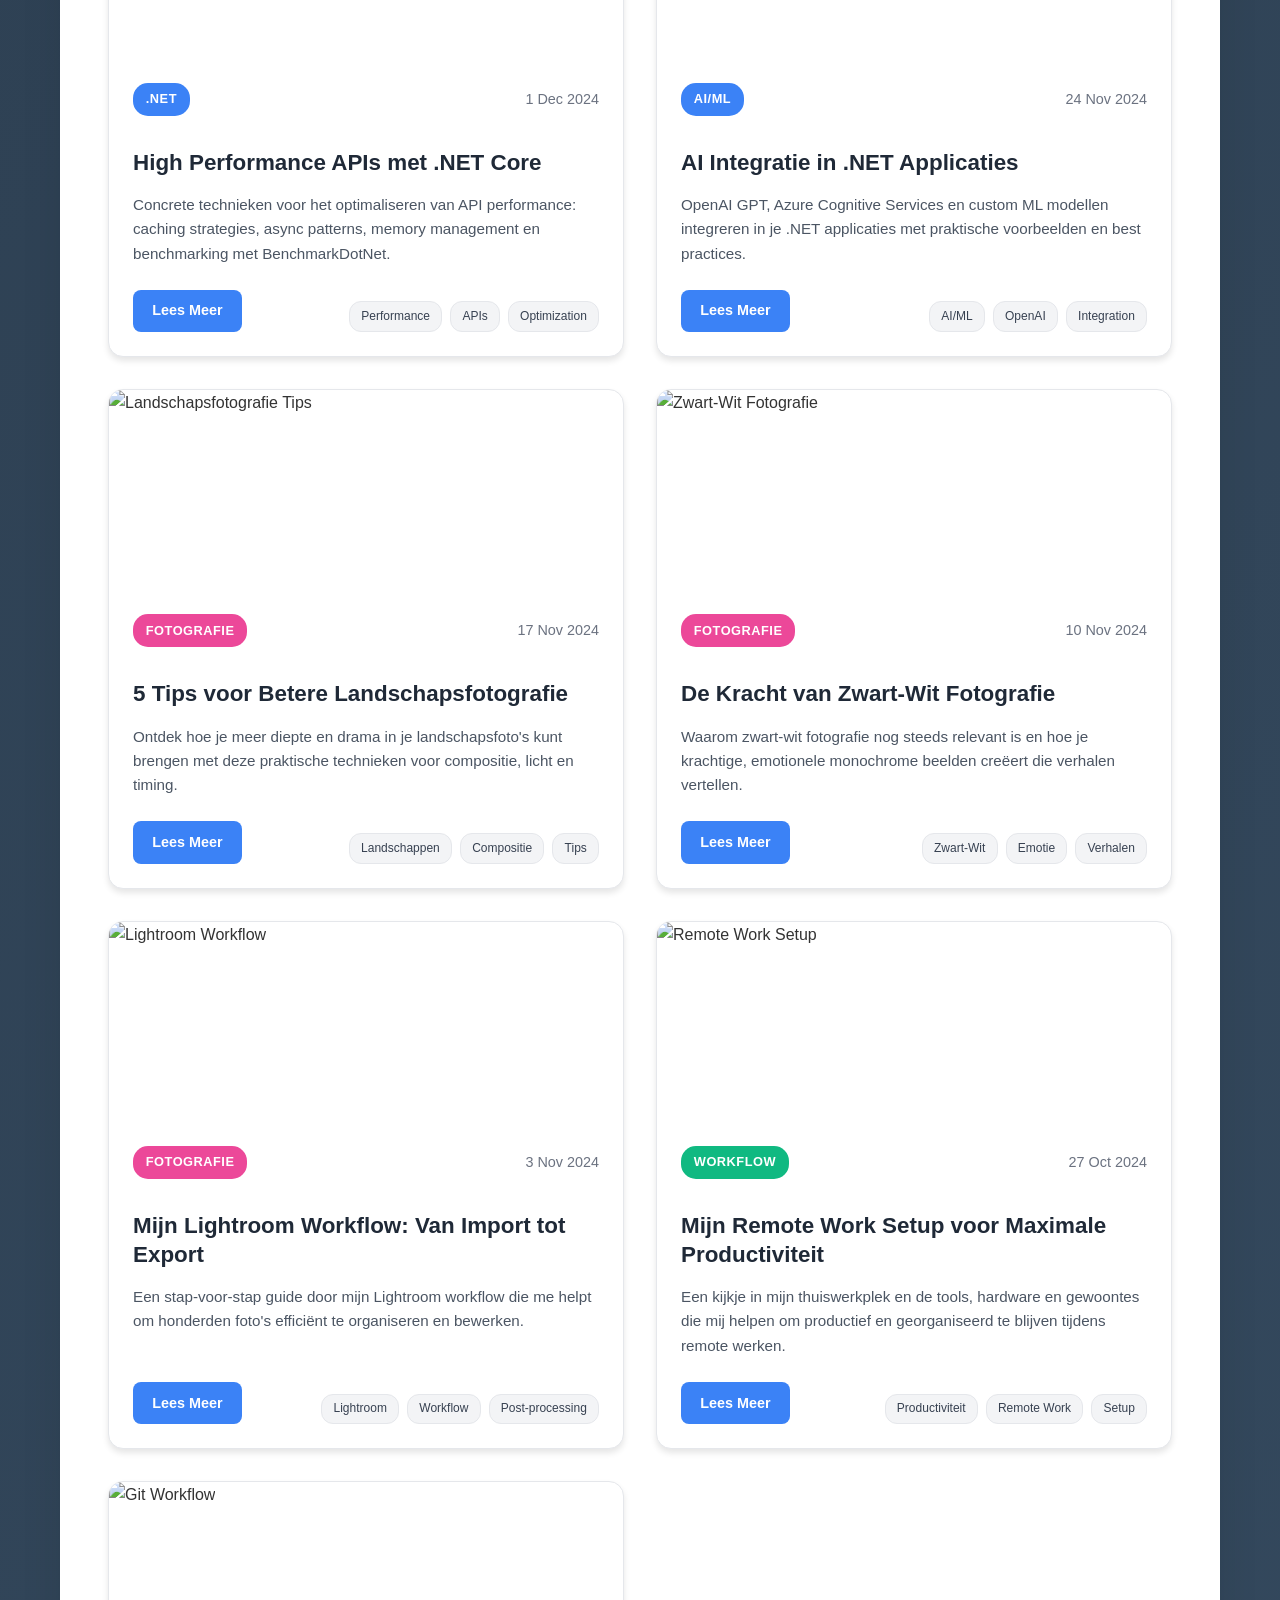
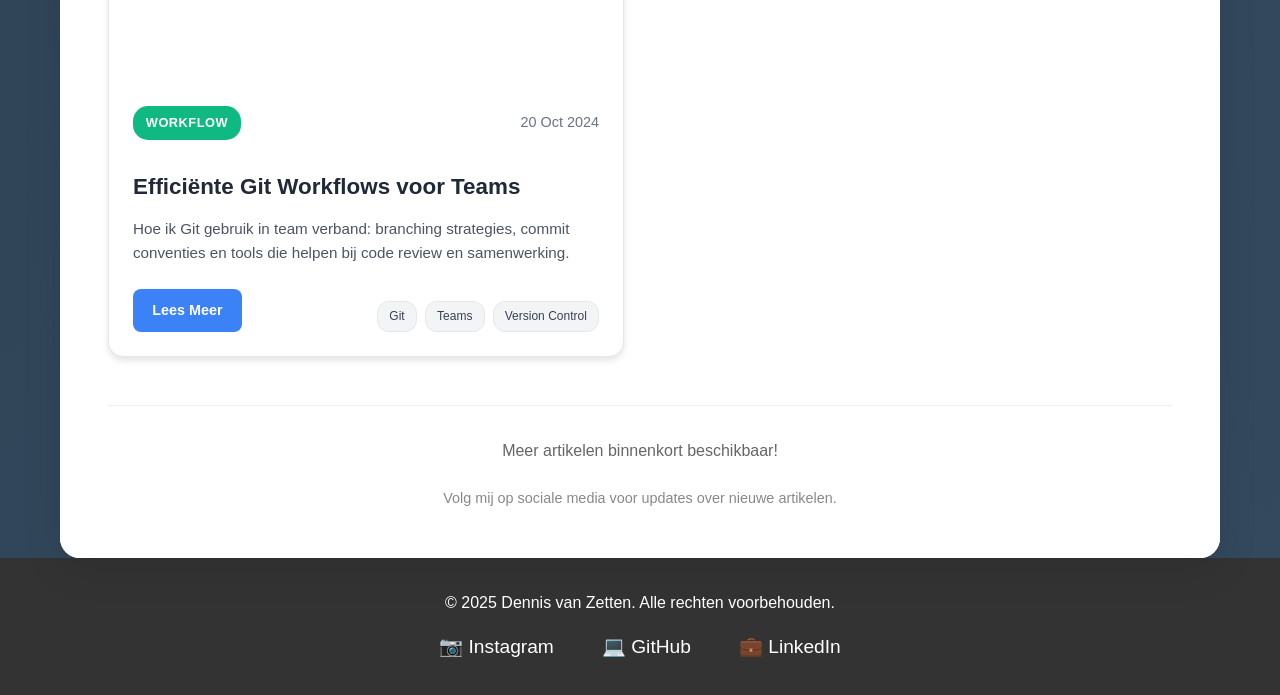
==== commit 9cbaeaa1: "update" ====
--- a/artikelen.html
+++ b/artikelen.html
@@ -4,6 +4,10 @@
     <meta charset="UTF-8" />
     <meta name="viewport" content="width=device-width, initial-scale=1.0" />
     <title>Artikelen - Dennis van Zetten</title>
+    <meta
+      name="description"
+      content="Artikelen over fotografie, .NET ontwikkeling en workflow tips door Dennis van Zetten."
+    />
     <link rel="stylesheet" href="styles.css" />
   </head>
   <body>
@@ -14,6 +18,7 @@
           <li><a href="index.html">Home</a></li>
           <li><a href="index.html#portfolio">Portfolio</a></li>
           <li><a href="artikelen.html" class="active">Artikelen</a></li>
+          <li><a href="software.html">Software</a></li>
           <li><a href="over-mij.html">Over Mij</a></li>
           <li><a href="contact.html">Contact</a></li>
         </ul>
@@ -27,6 +32,9 @@
           Inzichten, tips en verhalen over fotografie, .NET ontwikkeling en mijn
           workflow
         </p>
+        <div class="article-counter" style="margin-top: 1rem; color: #888; font-size: 0.9rem;">
+          <span id="article-count">Alle artikelen</span>
+        </div>
       </div>
     </section>
 
@@ -58,87 +66,239 @@
               Alle Artikelen
             </button>
             <button class="filter-btn" data-filter="fotografie">
-              Fotografie
+              📷 Fotografie
             </button>
-            <button class="filter-btn" data-filter="dotnet">.NET</button>
-            <button class="filter-btn" data-filter="workflow">Workflow</button>
+            <button class="filter-btn" data-filter="dotnet">
+              💻 .NET
+            </button>
+            <button class="filter-btn" data-filter="workflow">
+              ⚙️ Workflow
+            </button>
           </div>
         </section>
 
         <!-- Articles Grid -->
         <section class="articles-grid-section">
           <div class="container" style="padding: 3rem">
-            <div class="articles-grid">
-              <!-- Artikel 1 -->
+            <div class="articles-grid" id="articles-grid">
+              
+              <!-- .NET Artikel 1 -->
+              <article class="article-card" data-category="dotnet">
+                <div class="article-image">
+                  <img src="/api/placeholder/400/200" alt="Clean Architecture in .NET 8" />
+                </div>
+                <div class="article-content">
+                  <div class="article-meta">
+                    <span class="article-category dotnet">.NET</span>
+                    <span class="article-date">15 Dec 2024</span>
+                  </div>
+                  <h3 class="article-title">
+                    Clean Architecture in .NET 8: Een Praktische Gids
+                  </h3>
+                  <p class="article-excerpt">
+                    Leer hoe je Clean Architecture principes toepast in je .NET 8 
+                    projecten voor betere testbaarheid, onderhoudbaarheid en schaalbaarheid 
+                    met praktische voorbeelden.
+                  </p>
+                  <div class="article-actions">
+                    <a href="artikelen/clean-architecture-dotnet8.html" class="read-more-btn">
+                      Lees Meer
+                    </a>
+                    <div class="article-tags">
+                      <span class="tag">Clean Architecture</span>
+                      <span class="tag">.NET 8</span>
+                      <span class="tag">SOLID</span>
+                    </div>
+                  </div>
+                </div>
+              </article>
+
+              <!-- .NET Artikel 2 -->
+              <article class="article-card" data-category="dotnet">
+                <div class="article-image">
+                  <img src="/api/placeholder/400/200" alt="Microservices met Azure Container Apps" />
+                </div>
+                <div class="article-content">
+                  <div class="article-meta">
+                    <span class="article-category dotnet">Azure</span>
+                    <span class="article-date">8 Dec 2024</span>
+                  </div>
+                  <h3 class="article-title">
+                    Microservices met Azure Container Apps
+                  </h3>
+                  <p class="article-excerpt">
+                    Van monoliet naar microservices: complete gids voor het bouwen 
+                    van cloud-native applicaties in Azure met Container Apps en 
+                    best practices.
+                  </p>
+                  <div class="article-actions">
+                    <a href="artikelen/microservices-azure.html" class="read-more-btn">
+                      Lees Meer
+                    </a>
+                    <div class="article-tags">
+                      <span class="tag">Microservices</span>
+                      <span class="tag">Azure</span>
+                      <span class="tag">Containers</span>
+                    </div>
+                  </div>
+                </div>
+              </article>
+
+              <!-- .NET Artikel 3 -->
+              <article class="article-card" data-category="dotnet">
+                <div class="article-image">
+                  <img src="/api/placeholder/400/200" alt="Performance Optimalisatie .NET" />
+                </div>
+                <div class="article-content">
+                  <div class="article-meta">
+                    <span class="article-category dotnet">.NET</span>
+                    <span class="article-date">1 Dec 2024</span>
+                  </div>
+                  <h3 class="article-title">
+                    High Performance APIs met .NET Core
+                  </h3>
+                  <p class="article-excerpt">
+                    Concrete technieken voor het optimaliseren van API performance: 
+                    caching strategies, async patterns, memory management en benchmarking 
+                    met BenchmarkDotNet.
+                  </p>
+                  <div class="article-actions">
+                    <a href="artikelen/high-performance-apis.html" class="read-more-btn">
+                      Lees Meer
+                    </a>
+                    <div class="article-tags">
+                      <span class="tag">Performance</span>
+                      <span class="tag">APIs</span>
+                      <span class="tag">Optimization</span>
+                    </div>
+                  </div>
+                </div>
+              </article>
+
+              <!-- .NET Artikel 4 -->
+              <article class="article-card" data-category="dotnet">
+                <div class="article-image">
+                  <img src="/api/placeholder/400/200" alt="AI Integration .NET" />
+                </div>
+                <div class="article-content">
+                  <div class="article-meta">
+                    <span class="article-category dotnet">AI/ML</span>
+                    <span class="article-date">24 Nov 2024</span>
+                  </div>
+                  <h3 class="article-title">
+                    AI Integratie in .NET Applicaties
+                  </h3>
+                  <p class="article-excerpt">
+                    OpenAI GPT, Azure Cognitive Services en custom ML modellen 
+                    integreren in je .NET applicaties met praktische voorbeelden 
+                    en best practices.
+                  </p>
+                  <div class="article-actions">
+                    <a href="artikelen/ai-integration-dotnet.html" class="read-more-btn">
+                      Lees Meer
+                    </a>
+                    <div class="article-tags">
+                      <span class="tag">AI/ML</span>
+                      <span class="tag">OpenAI</span>
+                      <span class="tag">Integration</span>
+                    </div>
+                  </div>
+                </div>
+              </article>
+
+              <!-- Fotografie Artikel 1 -->
               <article class="article-card" data-category="fotografie">
                 <div class="article-image">
-                  <img
-                    src="/api/placeholder/400/200"
-                    alt="Street Photography Tips"
-                  />
+                  <img src="/api/placeholder/400/200" alt="Landschapsfotografie Tips" />
                 </div>
                 <div class="article-content">
                   <div class="article-meta">
                     <span class="article-category fotografie">Fotografie</span>
-                    <span class="article-date">15 Dec 2024</span>
-                  </div>
-                  <h3 class="article-title">
-                    5 Tips voor Betere Straatfotografie
-                  </h3>
-                  <p class="article-excerpt">
-                    Ontdek hoe je meer leven en emotie in je straatfoto's kunt
-                    brengen met deze praktische tips die ik heb geleerd tijdens
-                    mijn fotografie reizen.
-                  </p>
-                  <div class="article-actions">
-                    <a
-                      href="artikelen/straatfotografie-tips.html"
-                      class="read-more-btn"
-                      >Lees Meer</a
-                    >
-                    <div class="article-tags">
-                      <span class="tag">Fotografie</span>
-                      <span class="tag">Street Photography</span>
+                    <span class="article-date">17 Nov 2024</span>
+                  </div>
+                  <h3 class="article-title">
+                    5 Tips voor Betere Landschapsfotografie
+                  </h3>
+                  <p class="article-excerpt">
+                    Ontdek hoe je meer diepte en drama in je landschapsfoto's kunt 
+                    brengen met deze praktische technieken voor compositie, licht 
+                    en timing.
+                  </p>
+                  <div class="article-actions">
+                    <a href="artikelen/landschapsfotografie-tips.html" class="read-more-btn">
+                      Lees Meer
+                    </a>
+                    <div class="article-tags">
+                      <span class="tag">Landschappen</span>
+                      <span class="tag">Compositie</span>
                       <span class="tag">Tips</span>
                     </div>
                   </div>
                 </div>
               </article>
 
-              <!-- Artikel 2 -->
-              <article class="article-card" data-category="dotnet">
-                <div class="article-image">
-                  <img src="/api/placeholder/400/200" alt=".NET Performance" />
-                </div>
-                <div class="article-content">
-                  <div class="article-meta">
-                    <span class="article-category dotnet">.NET</span>
-                    <span class="article-date">8 Dec 2024</span>
-                  </div>
-                  <h3 class="article-title">
-                    Performance Optimalisatie in .NET Core
-                  </h3>
-                  <p class="article-excerpt">
-                    Een diepe duik in moderne technieken om je .NET Core
-                    applicaties sneller te maken, met praktische voorbeelden en
-                    benchmarks.
-                  </p>
-                  <div class="article-actions">
-                    <a
-                      href="artikelen/dotnet-performance.html"
-                      class="read-more-btn"
-                      >Lees Meer</a
-                    >
-                    <div class="article-tags">
-                      <span class="tag">.NET Core</span>
-                      <span class="tag">Performance</span>
-                      <span class="tag">Optimalisatie</span>
-                    </div>
-                  </div>
-                </div>
-              </article>
-
-              <!-- Artikel 3 -->
+              <!-- Fotografie Artikel 2 -->
+              <article class="article-card" data-category="fotografie">
+                <div class="article-image">
+                  <img src="/api/placeholder/400/200" alt="Zwart-Wit Fotografie" />
+                </div>
+                <div class="article-content">
+                  <div class="article-meta">
+                    <span class="article-category fotografie">Fotografie</span>
+                    <span class="article-date">10 Nov 2024</span>
+                  </div>
+                  <h3 class="article-title">
+                    De Kracht van Zwart-Wit Fotografie
+                  </h3>
+                  <p class="article-excerpt">
+                    Waarom zwart-wit fotografie nog steeds relevant is en hoe je 
+                    krachtige, emotionele monochrome beelden creëert die verhalen 
+                    vertellen.
+                  </p>
+                  <div class="article-actions">
+                    <a href="artikelen/zwart-wit-fotografie.html" class="read-more-btn">
+                      Lees Meer
+                    </a>
+                    <div class="article-tags">
+                      <span class="tag">Zwart-Wit</span>
+                      <span class="tag">Emotie</span>
+                      <span class="tag">Verhalen</span>
+                    </div>
+                  </div>
+                </div>
+              </article>
+
+              <!-- Fotografie Artikel 3 -->
+              <article class="article-card" data-category="fotografie">
+                <div class="article-image">
+                  <img src="/api/placeholder/400/200" alt="Lightroom Workflow" />
+                </div>
+                <div class="article-content">
+                  <div class="article-meta">
+                    <span class="article-category fotografie">Fotografie</span>
+                    <span class="article-date">3 Nov 2024</span>
+                  </div>
+                  <h3 class="article-title">
+                    Mijn Lightroom Workflow: Van Import tot Export
+                  </h3>
+                  <p class="article-excerpt">
+                    Een stap-voor-stap guide door mijn Lightroom workflow die me 
+                    helpt om honderden foto's efficiënt te organiseren en bewerken.
+                  </p>
+                  <div class="article-actions">
+                    <a href="artikelen/lightroom-workflow.html" class="read-more-btn">
+                      Lees Meer
+                    </a>
+                    <div class="article-tags">
+                      <span class="tag">Lightroom</span>
+                      <span class="tag">Workflow</span>
+                      <span class="tag">Post-processing</span>
+                    </div>
+                  </div>
+                </div>
+              </article>
+
+              <!-- Workflow Artikel 1 -->
               <article class="article-card" data-category="workflow">
                 <div class="article-image">
                   <img src="/api/placeholder/400/200" alt="Remote Work Setup" />
@@ -146,22 +306,20 @@
                 <div class="article-content">
                   <div class="article-meta">
                     <span class="article-category workflow">Workflow</span>
-                    <span class="article-date">1 Dec 2024</span>
+                    <span class="article-date">27 Oct 2024</span>
                   </div>
                   <h3 class="article-title">
                     Mijn Remote Work Setup voor Maximale Productiviteit
                   </h3>
                   <p class="article-excerpt">
-                    Een kijkje in mijn thuiswerkplek en de tools die mij helpen
-                    om productief en georganiseerd te blijven terwijl ik vanuit
-                    huis werk.
-                  </p>
-                  <div class="article-actions">
-                    <a
-                      href="artikelen/remote-work-setup.html"
-                      class="read-more-btn"
-                      >Lees Meer</a
-                    >
+                    Een kijkje in mijn thuiswerkplek en de tools, hardware en 
+                    gewoontes die mij helpen om productief en georganiseerd te 
+                    blijven tijdens remote werken.
+                  </p>
+                  <div class="article-actions">
+                    <a href="artikelen/remote-work-setup.html" class="read-more-btn">
+                      Lees Meer
+                    </a>
                     <div class="article-tags">
                       <span class="tag">Productiviteit</span>
                       <span class="tag">Remote Work</span>
@@ -171,75 +329,47 @@
                 </div>
               </article>
 
-              <!-- Artikel 4 -->
-              <article class="article-card" data-category="dotnet">
-                <div class="article-image">
-                  <img
-                    src="/api/placeholder/400/200"
-                    alt="Clean Architecture"
-                  />
-                </div>
-                <div class="article-content">
-                  <div class="article-meta">
-                    <span class="article-category dotnet">.NET</span>
-                    <span class="article-date">24 Nov 2024</span>
-                  </div>
-                  <h3 class="article-title">
-                    Clean Architecture in .NET: Een Praktische Gids
-                  </h3>
-                  <p class="article-excerpt">
-                    Leer hoe je Clean Architecture principes toepast in je .NET
-                    projecten voor betere testbaarheid en onderhoudbaarheid.
-                  </p>
-                  <div class="article-actions">
-                    <a
-                      href="artikelen/clean-architecture.html"
-                      class="read-more-btn"
-                      >Lees Meer</a
-                    >
-                    <div class="article-tags">
-                      <span class="tag">Architecture</span>
-                      <span class="tag">Clean Code</span>
-                      <span class="tag">.NET</span>
-                    </div>
-                  </div>
-                </div>
-              </article>
-
-              <!-- Artikel 5 -->
-              <article class="article-card" data-category="fotografie">
-                <div class="article-image">
-                  <img
-                    src="/api/placeholder/400/200"
-                    alt="Lightroom Workflow"
-                  />
-                </div>
-                <div class="article-content">
-                  <div class="article-meta">
-                    <span class="article-category fotografie">Fotografie</span>
-                    <span class="article-date">17 Nov 2024</span>
-                  </div>
-                  <h3 class="article-title">
-                    Mijn Lightroom Workflow: Van Import tot Export
-                  </h3>
-                  <p class="article-excerpt">
-                    Een stap-voor-stap guide door mijn Lightroom workflow die me
-                    helpt om honderden foto's efficiënt te bewerken.
-                  </p>
-                  <div class="article-actions">
-                    <a
-                      href="artikelen/lightroom-workflow.html"
-                      class="read-more-btn"
-                      >Lees Meer</a
-                    >
-                    <div class="article-tags">
-                      <span class="tag">Lightroom</span>
-                      <span class="tag">Workflow</span>
-                      <span class="tag">Post-processing</span>
-                    </div>
-                  </div>
-                </div>
-              </article>
+              <!-- Workflow Artikel 2 -->
+              <article class="article-card" data-category="workflow">
+                <div class="article-image">
+                  <img src="/api/placeholder/400/200" alt="Git Workflow" />
+                </div>
+                <div class="article-content">
+                  <div class="article-meta">
+                    <span class="article-category workflow">Workflow</span>
+                    <span class="article-date">20 Oct 2024</span>
+                  </div>
+                  <h3 class="article-title">
+                    Efficiënte Git Workflows voor Teams
+                  </h3>
+                  <p class="article-excerpt">
+                    Hoe ik Git gebruik in team verband: branching strategies, 
+                    commit conventies en tools die helpen bij code review en 
+                    samenwerking.
+                  </p>
+                  <div class="article-actions">
+                    <a href="artikelen/git-workflow-teams.html" class="read-more-btn">
+                      Lees Meer
+                    </a>
+                    <div class="article-tags">
+                      <span class="tag">Git</span>
+                      <span class="tag">Teams</span>
+                      <span class="tag">Version Control</span>
+                    </div>
+                  </div>
+                </div>
+              </article>
+
+            </div>
+
+            <!-- Load More Section -->
+            <div class="load-more-section" style="text-align: center; margin-top: 3rem; padding-top: 2rem; border-top: 1px solid #eee;">
+              <p style="color: #666; margin-bottom: 1.5rem;">
+                Meer artikelen binnenkort beschikbaar!
+              </p>
+              <p style="color: #888; font-size: 0.9rem;">
+                Volg mij op sociale media voor updates over nieuwe artikelen.
+              </p>
             </div>
           </div>
         </section>
@@ -249,47 +379,165 @@
     <footer>
       <div class="container">
         <p>&copy; 2025 Dennis van Zetten. Alle rechten voorbehouden.</p>
+        <div class="social-links">
+          <a href="https://www.instagram.com/dennisvanzetten_photo/" target="_blank">📷 Instagram</a>
+          <a href="https://github.com/DennisvanZetten" target="_blank">💻 GitHub</a>
+          <a href="https://www.linkedin.com/in/dennis-van-zetten-19972818" target="_blank">💼 LinkedIn</a>
+        </div>
       </div>
-    </footer>
+    </header>
 
     <script>
-      // Filter functionaliteit
-      const filterBtns = document.querySelectorAll(".filter-btn");
-      const articleCards = document.querySelectorAll(".article-card");
-
-      filterBtns.forEach((btn) => {
-        btn.addEventListener("click", () => {
-          // Update active button
-          filterBtns.forEach((b) => b.classList.remove("active"));
-          btn.classList.add("active");
-
-          const filterValue = btn.getAttribute("data-filter");
-
-          // Filter articles
-          articleCards.forEach((card) => {
-            if (
-              filterValue === "alle" ||
-              card.getAttribute("data-category") === filterValue
-            ) {
-              card.style.display = "block";
-              setTimeout(() => {
-                card.style.opacity = "1";
-                card.style.transform = "translateY(0)";
-              }, 50);
-            } else {
-              card.style.opacity = "0";
-              card.style.transform = "translateY(10px)";
-              setTimeout(() => {
-                card.style.display = "none";
-              }, 300);
-            }
+      // Enhanced filter functionaliteit met URL support
+      document.addEventListener('DOMContentLoaded', function() {
+        
+        // Check URL parameters eerst
+        const urlParams = new URLSearchParams(window.location.search);
+        const categoryFilter = urlParams.get('category');
+        
+        if (categoryFilter) {
+          // Trigger de filter direct
+          triggerFilter(categoryFilter);
+        } else {
+          // Default: toon alle artikelen en update counter
+          updateArticleCount('alle');
+        }
+        
+        // Setup normale filter buttons
+        setupFilterButtons();
+        
+        // Initialize cards
+        initializeCards();
+      });
+
+      function triggerFilter(filterValue) {
+        
+        const filterBtns = document.querySelectorAll(".filter-btn");
+        const articleCards = document.querySelectorAll(".article-card");
+        
+        // Update active button
+        filterBtns.forEach((btn) => {
+          btn.classList.remove("active");
+          
+          // Check of deze button overeenkomt met de filter
+          const btnFilter = btn.getAttribute("data-filter");
+          if (btnFilter === filterValue) {
+            btn.classList.add("active");
+          }
+        });
+        
+        // Filter articles
+        let visibleCount = 0;
+        articleCards.forEach((card, index) => {
+          const cardCategory = card.getAttribute("data-category");
+          
+          if (filterValue === "alle" || cardCategory === filterValue) {
+            card.style.display = "block";
+            visibleCount++;
+            
+            // Staggered animation voor mooier effect
+            setTimeout(() => {
+              card.style.opacity = "1";
+              card.style.transform = "translateY(0)";
+            }, index * 100);
+          } else {
+            card.style.opacity = "0";
+            card.style.transform = "translateY(10px)";
+            setTimeout(() => {
+              card.style.display = "none";
+            }, 300);
+          }
+        });
+        
+        // Update page title en counter
+        updatePageTitle(filterValue);
+        updateArticleCount(filterValue, visibleCount);
+      }
+
+      function setupFilterButtons() {
+        const filterBtns = document.querySelectorAll(".filter-btn");
+        
+        filterBtns.forEach((btn) => {
+          btn.addEventListener("click", () => {
+            const filterValue = btn.getAttribute("data-filter");
+            
+            // Trigger de filter
+            triggerFilter(filterValue);
+            
+            // Update URL zonder page refresh
+            updateURL(filterValue);
           });
         });
-      });
-
-      // Initialize cards
-      articleCards.forEach((card) => {
-        card.style.transition = "opacity 0.3s ease, transform 0.3s ease";
+      }
+
+      function initializeCards() {
+        const articleCards = document.querySelectorAll(".article-card");
+        
+        articleCards.forEach((card) => {
+          card.style.transition = "opacity 0.3s ease, transform 0.3s ease";
+        });
+      }
+
+      function updatePageTitle(filterValue) {
+        const titles = {
+          'alle': 'Alle Artikelen - Dennis van Zetten',
+          'dotnet': '.NET Artikelen - Dennis van Zetten', 
+          'fotografie': 'Fotografie Artikelen - Dennis van Zetten',
+          'workflow': 'Workflow Artikelen - Dennis van Zetten'
+        };
+        
+        document.title = titles[filterValue] || 'Artikelen - Dennis van Zetten';
+      }
+
+      function updateArticleCount(filterValue, count = null) {
+        const counter = document.getElementById('article-count');
+        
+        if (count === null) {
+          // Count visible articles
+          const visibleArticles = document.querySelectorAll('.article-card:not([style*="display: none"])').length;
+          count = visibleArticles;
+        }
+        
+        const categoryNames = {
+          'alle': 'Alle artikelen',
+          'dotnet': '.NET artikelen',
+          'fotografie': 'Fotografie artikelen', 
+          'workflow': 'Workflow artikelen'
+        };
+        
+        const categoryName = categoryNames[filterValue] || 'artikelen';
+        counter.textContent = `${count} ${categoryName}`;
+      }
+
+      function updateURL(filterValue) {
+        const url = new URL(window.location);
+        
+        if (filterValue === 'alle') {
+          // Remove category parameter
+          url.searchParams.delete('category');
+        } else {
+          // Set category parameter
+          url.searchParams.set('category', filterValue);
+        }
+        
+        // Update URL zonder page reload
+        window.history.replaceState({}, '', url);
+        
+        console.log('Updated URL to:', url.href);
+      }
+
+      // Smooth scrolling voor eventuele interne links
+      document.querySelectorAll('a[href^="#"]').forEach(anchor => {
+        anchor.addEventListener('click', function (e) {
+          e.preventDefault();
+          const target = document.querySelector(this.getAttribute('href'));
+          if (target) {
+            target.scrollIntoView({
+              behavior: 'smooth',
+              block: 'start'
+            });
+          }
+        });
       });
     </script>
   </body>
--- a/styles.css
+++ b/styles.css
@@ -74,6 +74,14 @@
   text-shadow: 2px 2px 4px rgba(0, 0, 0, 0.3);
 }
 
+.hero h3 {
+  font-size: 2rem;
+  margin-bottom: 0.5rem;
+  margin-top: 2rem;
+  color: hsl(236, 15%, 77%);
+  text-shadow: 1px 1px 2px rgba(0, 0, 0, 0.3);
+}
+
 .hero p {
   font-size: 1.3rem;
   margin-bottom: 2rem;
@@ -141,48 +149,94 @@
   color: #333;
 }
 
+/* ===== FEATURES SECTIE - MET AFBEELDINGEN ===== */
 .features {
   background: white;
   padding: 4rem 0;
 }
 
 .features-grid {
-  display: grid;
-  grid-template-columns: repeat(auto-fit, minmax(300px, 1fr));
+  display: flex;
+  flex-direction: column;
   gap: 2rem;
   margin-top: 2rem;
 }
 
 .feature-card {
   background: linear-gradient(145deg, #f0f0f0, #ffffff);
-  padding: 2rem;
   border-radius: 20px;
   box-shadow: 0 8px 32px rgba(0, 0, 0, 0.1);
-  text-align: center;
   transition: transform 0.3s ease;
+  overflow: hidden;
+  min-height: 200px;
+  display: flex;
+  flex-direction: column;
 }
 
 .feature-card:hover {
   transform: translateY(-5px);
 }
 
-.feature-icon {
-  width: 80px;
-  height: 80px;
-  margin: 0 auto 1rem;
-  background: linear-gradient(135deg, #2c3e50, #34495e);
-  border-radius: 50%;
-  display: flex;
-  align-items: center;
-  justify-content: center;
-  font-size: 2rem;
-  color: white;
+/* Feature afbeelding over volledige breedte */
+.feature-image {
+  width: 100%;
+  height: 150px;
+  overflow: hidden;
+  position: relative;
+}
+
+.feature-image img {
+  width: 100%;
+  height: 100%;
+  object-fit: cover;
+  transition: transform 0.3s ease;
+}
+
+.feature-card:hover .feature-image img {
+  transform: scale(1.05);
+}
+
+/* Content onder de afbeelding */
+.feature-content {
+  padding: 1.5rem 2rem 2rem;
+  flex: 1;
+  display: flex;
+  flex-direction: column;
 }
 
 .feature-card h3 {
   color: #333;
-  margin-bottom: 1rem;
+  margin-bottom: 0.75rem;
   font-size: 1.5rem;
+  font-weight: 600;
+}
+
+.feature-card p {
+  color: #666;
+  line-height: 1.6;
+  margin: 0;
+  flex: 1;
+}
+
+/* Optionele overlay op afbeelding */
+.feature-image::after {
+  content: "";
+  position: absolute;
+  top: 0;
+  left: 0;
+  right: 0;
+  bottom: 0;
+  background: linear-gradient(
+    45deg,
+    rgba(44, 62, 80, 0.1),
+    rgba(52, 73, 94, 0.1)
+  );
+  opacity: 0;
+  transition: opacity 0.3s ease;
+}
+
+.feature-card:hover .feature-image::after {
+  opacity: 1;
 }
 
 /* ===== PORTFOLIO SECTIE ===== */
@@ -231,18 +285,25 @@
 
 /* Artikelen specifieke styling (lichte achtergrond) */
 .articles-filter .filter-btn {
-  background: white;
-  border: 2px solid #2c3e50;
-  color: #2c3e50;
-}
-
-.articles-filter .filter-btn:hover,
+  background: #f8fafc;
+  color: #475569;
+  border: 2px solid #e2e8f0;
+  padding: 0.7rem 1.5rem;
+  border-radius: 25px;
+  font-weight: 600;
+  font-size: 0.9rem;
+}
+
+.articles-filter .filter-btn:hover {
+  background: #e2e8f0;
+  color: #334155;
+}
+
 .articles-filter .filter-btn.active {
-  background: #e74c3c;
-  border-color: #e74c3c;
-  color: white;
-  transform: translateY(-2px);
-  box-shadow: 0 4px 15px rgba(231, 76, 60, 0.3);
+  background: #3b82f6;
+  color: white;
+  border-color: #3b82f6;
+  box-shadow: 0 4px 12px rgba(59, 130, 246, 0.3);
 }
 
 .portfolio-grid {
@@ -479,7 +540,7 @@
 /* ===== OVER MIJ PAGINA SPECIFIEK ===== */
 .about-content {
   background: white;
-  margin: 4rem auto 0; /* Verbeterde spacing: was -50px nu 4rem */
+  margin: 4rem auto 0;
   border-radius: 20px;
   box-shadow: 0 10px 40px rgba(0, 0, 0, 0.1);
   overflow: hidden;
@@ -779,93 +840,13 @@
   color: #e74c3c;
 }
 
-/* ===== RESPONSIVE DESIGN ===== */
-@media (max-width: 768px) {
-  .hero h1 {
-    font-size: 2.5rem;
-  }
-
-  .hero-about h1 {
-    font-size: 2.5rem;
-  }
-
-  .nav-links {
-    gap: 1rem;
-  }
-
-  .features-grid,
-  .portfolio-grid,
-  .skills-grid,
-  .passion-grid {
-    grid-template-columns: 1fr;
-  }
-
-  .portfolio-item {
-    height: 300px;
-  }
-
-  .about-content {
-    margin: 2rem auto 0; /* Minder padding op mobiel */
-  }
-
-  .about-intro {
-    grid-template-columns: 1fr;
-    text-align: center;
-    gap: 2rem;
-  }
-
-  .intro-photo {
-    order: -1;
-    max-width: 250px;
-    margin: 0 auto;
-  }
-
-  .intro-photo img {
-    height: 300px;
-  }
-
-  .timeline::before {
-    left: 20px;
-  }
-
-  .timeline-item {
-    flex-direction: column;
-    align-items: flex-start;
-  }
-
-  .timeline-content {
-    width: 100%;
-    margin-left: 40px !important;
-    text-align: left !important;
-  }
-
-  .timeline-dot {
-    left: 20px;
-  }
-
-  .lightbox-nav {
-    display: none;
-  }
-
-  .lightbox-info {
-    position: static;
-    margin-top: 1rem;
-  }
-
-  .filter-btn {
-    margin: 0.25rem;
-    padding: 0.4rem 1rem;
-  }
-
-  .social-links {
-    flex-wrap: wrap;
-  }
-}
-
-/* ===== ARTIKELEN PAGINA SPECIFIEK ===== */
+/* ========================================
+   ARTIKELEN PAGINA SPECIFIEK - NORMALE STYLING
+======================================== */
+
 .articles-intro {
   background: white;
-  padding-top: 4rem; /* Verbeterde spacing */
+  padding-top: 4rem;
 }
 
 .articles-filter {
@@ -875,6 +856,13 @@
   text-align: center;
 }
 
+.articles-filter .container {
+  display: flex;
+  justify-content: center;
+  flex-wrap: wrap;
+  gap: 1rem;
+}
+
 .articles-grid-section {
   background: white;
 }
@@ -885,28 +873,50 @@
   gap: 2rem;
 }
 
-.article-card {
-  background: white;
+/* NORMALE ARTIKEL KAARTEN (NIET PHOTO-BACKGROUND) */
+.articles-grid-section:not(.photo-background) .article-card {
+  background: white !important;
+  color: #333 !important;
+  border: 1px solid #e5e7eb !important;
+  box-shadow: 0 4px 6px rgba(0, 0, 0, 0.1) !important;
   border-radius: 15px;
   overflow: hidden;
-  box-shadow: 0 4px 20px rgba(0, 0, 0, 0.1);
   transition: all 0.3s ease;
-  border: 1px solid #f0f0f0;
-}
-
-.article-card:hover {
-  transform: translateY(-5px);
-  box-shadow: 0 8px 30px rgba(0, 0, 0, 0.15);
+  display: flex;
+  flex-direction: column;
+  padding: 0;
+}
+
+.articles-grid-section:not(.photo-background) .article-card:hover {
+  box-shadow: 0 8px 25px rgba(0, 0, 0, 0.15) !important;
+  transform: translateY(-5px) !important;
+}
+
+.article-image {
+  width: 100%;
+  height: 200px;
+  overflow: hidden;
 }
 
 .article-image img {
   width: 100%;
-  height: 200px;
+  height: 100%;
   object-fit: cover;
+  transition: transform 0.3s ease;
+}
+
+.articles-grid-section:not(.photo-background)
+  .article-card:hover
+  .article-image
+  img {
+  transform: scale(1.05);
 }
 
 .article-content {
   padding: 1.5rem;
+  flex: 1;
+  display: flex;
+  flex-direction: column;
 }
 
 .article-meta {
@@ -917,151 +927,257 @@
 }
 
 .article-category {
-  padding: 0.3rem 0.8rem;
+  padding: 0.4rem 0.8rem;
   border-radius: 15px;
   font-size: 0.8rem;
-  font-weight: bold;
-  color: white;
+  font-weight: 600;
+  text-transform: uppercase;
+  letter-spacing: 0.5px;
+}
+
+/* Category specific colors */
+.article-category.dotnet {
+  background: #3b82f6 !important;
+  color: white !important;
 }
 
 .article-category.fotografie {
-  background: #e74c3c;
-}
-
-.article-category.dotnet {
-  background: #2c3e50;
+  background: #ec4899 !important;
+  color: white !important;
 }
 
 .article-category.workflow {
-  background: #2ecc71;
-}
-
-.article-date {
-  color: #666;
-  font-size: 0.85rem;
-}
-
-.article-title {
-  font-size: 1.3rem;
-  margin-bottom: 0.5rem;
-  color: #333;
-  line-height: 1.3;
-}
-
-.article-excerpt {
-  color: #666;
+  background: #10b981 !important;
+  color: white !important;
+}
+
+.articles-grid-section:not(.photo-background) .article-date {
+  color: #6b7280 !important;
+  font-size: 0.9rem;
+  font-weight: 500;
+}
+
+/* Article content text voor normale pagina */
+.articles-grid-section:not(.photo-background) .article-title {
+  color: #1f2937 !important;
+  font-size: 1.4rem !important;
+  font-weight: 700 !important;
+  line-height: 1.3 !important;
+  margin: 1rem 0 !important;
+  text-shadow: none !important;
+}
+
+.articles-grid-section:not(.photo-background) .article-excerpt {
+  color: #4b5563 !important;
+  line-height: 1.6 !important;
+  margin-bottom: 1.5rem !important;
+  text-shadow: none !important;
   font-size: 0.95rem;
-  margin-bottom: 1rem;
-  line-height: 1.5;
-}
-
-.article-content-preview {
-  display: none;
-  margin: 1.5rem 0;
-  padding-top: 1rem;
-  border-top: 1px solid #eee;
-}
-
-.article-content-preview h3 {
-  color: #333;
-  margin-bottom: 1rem;
-  font-size: 1.1rem;
-}
-
-.article-content-preview p {
-  color: #666;
-  margin-bottom: 1rem;
-  line-height: 1.6;
-}
-
-.article-content-preview ul {
-  margin: 1rem 0;
-  padding-left: 1.5rem;
-}
-
-.article-content-preview li {
-  color: #666;
-  margin-bottom: 0.5rem;
-  line-height: 1.5;
-}
-
-.code-block {
-  background: #f8f9fa;
-  border: 1px solid #e9ecef;
+}
+
+/* Article actions & tags voor normale pagina */
+.article-actions {
+  display: flex;
+  justify-content: space-between;
+  align-items: flex-end;
+  flex-wrap: wrap;
+  gap: 1rem;
+  margin-top: auto;
+}
+
+.read-more-btn {
+  background: #3b82f6;
+  color: white !important;
+  padding: 0.6rem 1.2rem;
   border-radius: 8px;
-  padding: 1rem;
-  margin: 1rem 0;
-  overflow-x: auto;
-}
-
-.code-block pre {
-  margin: 0;
-  font-family: "Courier New", monospace;
+  text-decoration: none;
+  font-weight: 600;
   font-size: 0.9rem;
-  line-height: 1.4;
-}
-
-.article-actions {
+  transition: all 0.3s ease;
+  white-space: nowrap;
+  border: none;
+  cursor: pointer;
+}
+
+.read-more-btn:hover {
+  background: #2563eb;
+  transform: translateY(-1px);
+  box-shadow: 0 4px 12px rgba(59, 130, 246, 0.4);
+}
+
+.article-tags {
+  display: flex;
+  flex-wrap: wrap;
+  gap: 0.5rem;
+  margin-top: 0.5rem;
+}
+
+.articles-grid-section:not(.photo-background) .article-tags .tag {
+  background: #f3f4f6 !important;
+  color: #374151 !important;
+  padding: 0.3rem 0.7rem;
+  border-radius: 12px;
+  font-size: 0.75rem;
+  font-weight: 500;
+  border: 1px solid #e5e7eb;
+}
+
+.articles-grid-section:not(.photo-background) .article-tags .tag:hover {
+  background: #e5e7eb !important;
+}
+
+/* Article counter styling */
+.article-counter {
+  background: rgba(255, 255, 255, 0.9);
+  padding: 0.5rem 1rem;
+  border-radius: 20px;
+  display: inline-block;
+  backdrop-filter: blur(10px);
+  border: 1px solid rgba(255, 255, 255, 0.3);
+}
+
+/* ========================================
+   SOFTWARE PAGINA ARTIKELEN - PHOTO BACKGROUND STYLING
+======================================== */
+
+/* Software pagina artikelen MOETEN glass-morphism styling behouden */
+.articles-section.photo-background .article-card {
+  background: rgba(255, 255, 255, 0.1) !important;
+  backdrop-filter: blur(20px) !important;
+  border: 1px solid rgba(255, 255, 255, 0.2) !important;
+  border-radius: 20px !important;
+  padding: 0 !important;
+  overflow: hidden;
+  transition: all 0.3s ease;
+  box-shadow: 0 8px 32px rgba(0, 0, 0, 0.4) !important;
+  color: white !important;
+  display: flex;
+  flex-direction: column;
+}
+
+.articles-section.photo-background .article-card:hover {
+  transform: translateY(-10px) scale(1.02);
+  background: rgba(255, 255, 255, 0.15) !important;
+  box-shadow: 0 15px 50px rgba(0, 0, 0, 0.6) !important;
+}
+
+/* Article Header op photo background */
+.articles-section.photo-background .article-header {
   display: flex;
   justify-content: space-between;
   align-items: center;
-  margin-top: 1.5rem;
-}
-
-.read-more-btn {
-  background: #2c3e50;
-  color: white;
-  border: none;
-  padding: 0.5rem 1.5rem;
-  border-radius: 25px;
-  cursor: pointer;
-  font-weight: bold;
-  transition: background 0.3s ease;
-}
-
-.read-more-btn:hover {
-  background: #1a252f;
-}
-
-.article-tags {
-  display: flex;
+  padding: 1.5rem 1.5rem 0;
+  margin-bottom: 1rem;
+}
+
+.articles-section.photo-background .article-category {
+  background: rgba(59, 130, 246, 0.8) !important;
+  color: white !important;
+  padding: 0.4rem 0.8rem;
+  border-radius: 15px;
+  font-size: 0.8rem;
+  font-weight: 600;
+  text-transform: uppercase;
+  letter-spacing: 0.5px;
+  border: 1px solid rgba(255, 255, 255, 0.3);
+  backdrop-filter: blur(10px);
+}
+
+.articles-section.photo-background .article-date {
+  color: rgba(255, 255, 255, 0.8) !important;
+  font-size: 0.9rem;
+  font-weight: 500;
+}
+
+/* Article Content op photo background */
+.articles-section.photo-background .article-content {
+  padding: 0 1.5rem 1rem;
+  flex: 1;
+  display: flex;
+  flex-direction: column;
+}
+
+.articles-section.photo-background .article-title {
+  color: white !important;
+  font-size: 1.4rem !important;
+  font-weight: 700 !important;
+  margin: 0 0 1rem 0 !important;
+  line-height: 1.3;
+  text-shadow: 1px 1px 3px rgba(0, 0, 0, 0.5) !important;
+}
+
+.articles-section.photo-background .article-excerpt {
+  color: rgba(255, 255, 255, 0.9) !important;
+  line-height: 1.6 !important;
+  margin-bottom: 1.5rem;
+  text-shadow: 1px 1px 2px rgba(0, 0, 0, 0.3) !important;
+  font-size: 0.95rem;
+}
+
+/* Article Tags op photo background */
+.articles-section.photo-background .article-tags {
+  display: flex;
+  flex-wrap: wrap;
   gap: 0.5rem;
-  flex-wrap: wrap;
-}
-
-.tag {
-  background: #f8f9fa;
-  color: #666;
-  padding: 0.2rem 0.6rem;
+  margin-bottom: 1rem;
+}
+
+.articles-section.photo-background .article-tags .tag {
+  background: rgba(255, 255, 255, 0.2) !important;
+  color: rgba(255, 255, 255, 0.9) !important;
+  padding: 0.3rem 0.6rem;
   border-radius: 12px;
-  font-size: 0.8rem;
-  border: 1px solid #e9ecef;
-}
-
-@media (max-width: 768px) {
-  .articles-intro {
-    padding-top: 2rem; /* Minder padding op mobiel */
-  }
-
-  .articles-grid {
-    grid-template-columns: 1fr;
-  }
-
-  .article-actions {
-    flex-direction: column;
-    gap: 1rem;
-    align-items: flex-start;
-  }
-
-  .article-tags {
-    width: 100%;
-  }
+  font-size: 0.75rem;
+  font-weight: 500;
+  border: 1px solid rgba(255, 255, 255, 0.1);
+}
+
+/* Article Footer op photo background */
+.articles-section.photo-background .article-footer {
+  display: flex;
+  justify-content: space-between;
+  align-items: center;
+  padding: 1rem 1.5rem 1.5rem;
+  border-top: 1px solid rgba(255, 255, 255, 0.1);
+  margin-top: auto;
+}
+
+.articles-section.photo-background .read-time {
+  color: rgba(255, 255, 255, 0.7) !important;
+  font-size: 0.9rem;
+}
+
+.articles-section.photo-background .read-more {
+  color: #60a5fa !important;
+  text-decoration: none;
+  font-weight: 600;
+  font-size: 0.9rem;
+  transition: color 0.3s ease;
+}
+
+.articles-section.photo-background .read-more:hover {
+  color: #93c5fd !important;
+}
+
+/* Articles CTA op photo background */
+.articles-section.photo-background .articles-cta {
+  text-align: center;
+  margin-top: 4rem;
+  padding-top: 3rem;
+  border-top: 1px solid rgba(255, 255, 255, 0.2);
+}
+
+.articles-section.photo-background .articles-cta p {
+  color: rgba(255, 255, 255, 0.9) !important;
+  font-size: 1.1rem;
+  margin-bottom: 1.5rem;
+  text-shadow: 1px 1px 2px rgba(0, 0, 0, 0.3);
 }
 
 /* ===== CONTACT PAGINA SPECIFIEK ===== */
 .contact-intro {
   background: white;
-  padding-top: 4rem; /* Verbeterde spacing */
+  padding-top: 4rem;
 }
 
 .contact-intro-grid {
@@ -1361,74 +1477,19 @@
   line-height: 1.5;
 }
 
-/* Responsive aanpassingen */
-@media (max-width: 768px) {
-  .contact-intro {
-    padding-top: 2rem; /* Minder padding op mobiel */
-  }
-
-  .contact-intro-grid {
-    grid-template-columns: 1fr;
-    gap: 2rem;
-  }
-
-  .contact-method {
-    flex-direction: column;
-    text-align: center;
-    gap: 0.5rem;
-  }
-
-  .response-card {
-    flex-direction: column;
-    text-align: center;
-    gap: 1rem;
-  }
-
-  .success-card {
-    flex-direction: column;
-    text-align: center;
-    gap: 1rem;
-  }
-
-  .faq-grid {
-    grid-template-columns: 1fr;
-  }
-
-  .contact-form-container {
-    padding: 1.5rem;
-  }
-
-  .form-group input,
-  .form-group select,
-  .form-group textarea {
-    padding: 0.875rem;
-    font-size: 16px;
-  }
-
-  .submit-btn {
-    max-width: none;
-  }
-
-  .checkbox-group {
-    align-items: center !important;
-  }
-}
-
 /* ========================================
    GEDEELDE PHOTO BACKGROUND STYLING
-   Gebruik: voeg class "photo-background" toe aan elke sectie
 ======================================== */
 
 .photo-background {
   background-size: cover;
   background-position: center;
-  background-attachment: fixed; /* Parallax effect */
+  background-attachment: fixed;
   position: relative;
   padding: 6rem 0;
   min-height: 600px;
 }
 
-/* Donkere overlay voor alle photo-background secties */
 .photo-background::before {
   content: "";
   position: absolute;
@@ -1441,13 +1502,11 @@
   z-index: 1;
 }
 
-/* Container altijd boven overlay */
 .photo-background .container {
   position: relative;
   z-index: 2;
 }
 
-/* Titels op donkere achtergrond */
 .photo-background .section-title {
   color: white !important;
   text-shadow: 2px 2px 8px rgba(0, 0, 0, 0.7);
@@ -1456,11 +1515,7 @@
   font-weight: bold;
 }
 
-/* ========================================
-   SPECIFIEKE ACHTERGROND AFBEELDINGEN
-======================================== */
-
-/* Features sectie - roze/blauw gradient */
+/* SPECIFIEKE ACHTERGROND AFBEELDINGEN */
 .features.photo-background {
   background-image: linear-gradient(
       135deg,
@@ -1470,7 +1525,6 @@
     url("images/backgrounds/features-bg.jpg");
 }
 
-/* Recent posts sectie - paars/roze gradient */
 .recent-posts.photo-background {
   background-image: linear-gradient(
       135deg,
@@ -1480,17 +1534,98 @@
     url("images/backgrounds/articles-bg.jpg");
 }
 
-/* Andere secties kunnen je later makkelijk toevoegen:
-.hero.photo-background {
-  background-image: url('images/backgrounds/hero-bg.jpg');
-}
-*/
-
-/* ========================================
-   GLASS-MORPHISM KAARTEN
-======================================== */
-
-.photo-background .feature-card,
+.articles-section.photo-background {
+  background-image: linear-gradient(
+      135deg,
+      rgba(30, 58, 138, 0.1),
+      rgba(79, 70, 229, 0.1)
+    ),
+    url("images/backgrounds/software-bg.jpg");
+}
+
+/* PHOTO BACKGROUND FEATURE CARDS MET AFBEELDINGEN */
+.photo-background .feature-card {
+  background: rgba(255, 255, 255, 0.1) !important;
+  backdrop-filter: blur(20px);
+  border: 1px solid rgba(255, 255, 255, 0.2) !important;
+  border-radius: 20px;
+  box-shadow: 0 8px 32px rgba(0, 0, 0, 0.4) !important;
+  transition: all 0.3s ease;
+  color: white;
+  overflow: hidden;
+  min-height: 250px;
+  display: flex;
+  flex-direction: column;
+}
+
+.photo-background .feature-card:hover {
+  background: rgba(255, 255, 255, 0.2) !important;
+  transform: translateY(-10px) scale(1.02);
+  box-shadow: 0 15px 50px rgba(0, 0, 0, 0.6) !important;
+}
+
+.photo-background .feature-image {
+  width: 100%;
+  height: 150px;
+  overflow: hidden;
+  position: relative;
+}
+
+.photo-background .feature-image img {
+  width: 100%;
+  height: 100%;
+  object-fit: cover;
+  transition: transform 0.3s ease;
+}
+
+.photo-background .feature-card:hover .feature-image img {
+  transform: scale(1.05);
+}
+
+.photo-background .feature-image::after {
+  content: "";
+  position: absolute;
+  top: 0;
+  left: 0;
+  right: 0;
+  bottom: 0;
+  background: linear-gradient(
+    45deg,
+    rgba(44, 62, 80, 0.2),
+    rgba(52, 73, 94, 0.2)
+  );
+  opacity: 0;
+  transition: opacity 0.3s ease;
+}
+
+.photo-background .feature-card:hover .feature-image::after {
+  opacity: 1;
+}
+
+.photo-background .feature-content {
+  padding: 1.5rem 2rem 2rem;
+  flex: 1;
+  display: flex;
+  flex-direction: column;
+}
+
+.photo-background .feature-card h3 {
+  color: white !important;
+  font-size: 1.4rem;
+  font-weight: 600;
+  margin-bottom: 0.75rem;
+  text-shadow: 1px 1px 3px rgba(0, 0, 0, 0.5);
+}
+
+.photo-background .feature-card p {
+  color: rgba(255, 255, 255, 0.95) !important;
+  line-height: 1.6;
+  text-shadow: 1px 1px 2px rgba(0, 0, 0, 0.3);
+  margin: 0;
+  flex: 1;
+}
+
+/* GLASS-MORPHISM KAARTEN OP PHOTO BACKGROUND - POST CARDS */
 .photo-background .post-card {
   background: rgba(255, 255, 255, 0.1) !important;
   backdrop-filter: blur(20px);
@@ -1501,42 +1636,12 @@
   color: white;
 }
 
-/* Hover effects voor alle kaarten */
-.photo-background .feature-card:hover,
 .photo-background .post-card:hover {
   background: rgba(255, 255, 255, 0.2) !important;
   transform: translateY(-10px) scale(1.02);
   box-shadow: 0 15px 50px rgba(0, 0, 0, 0.6) !important;
 }
 
-/* ========================================
-   TEKST STYLING OP DONKERE ACHTERGROND
-======================================== */
-
-/* Feature cards tekst */
-.photo-background .feature-card h3 {
-  color: white !important;
-  font-size: 1.4rem;
-  font-weight: 600;
-  margin-bottom: 1rem;
-  text-shadow: 1px 1px 3px rgba(0, 0, 0, 0.5);
-}
-
-.photo-background .feature-card p {
-  color: rgba(255, 255, 255, 0.95) !important;
-  line-height: 1.6;
-  text-shadow: 1px 1px 2px rgba(0, 0, 0, 0.3);
-}
-
-.photo-background .feature-icon {
-  font-size: 3.5rem;
-  margin-bottom: 1.5rem;
-  text-shadow: 2px 2px 4px rgba(0, 0, 0, 0.5);
-  display: block;
-  opacity: 0.9;
-}
-
-/* Post cards tekst */
 .photo-background .post-content {
   padding: 1.5rem;
   color: white;
@@ -1565,9 +1670,339 @@
 }
 
 /* ========================================
-   ANIMATIES
+   SOFTWARE DEVELOPMENT PAGE STYLING
 ======================================== */
 
+.tech-stack {
+  padding: 4rem 0;
+  background: linear-gradient(135deg, #f8fafc 0%, #e2e8f0 100%);
+}
+
+.tech-categories {
+  display: grid;
+  grid-template-columns: repeat(auto-fit, minmax(280px, 1fr));
+  gap: 2rem;
+  margin-top: 3rem;
+}
+
+.tech-category {
+  background: white;
+  padding: 2rem;
+  border-radius: 15px;
+  box-shadow: 0 4px 20px rgba(0, 0, 0, 0.08);
+  transition: transform 0.3s ease;
+}
+
+.tech-category:hover {
+  transform: translateY(-5px);
+}
+
+.tech-category h3 {
+  font-size: 1.4rem;
+  margin-bottom: 1.5rem;
+  color: #1e293b;
+  font-weight: 600;
+}
+
+.tech-tags {
+  display: flex;
+  flex-wrap: wrap;
+  gap: 0.8rem;
+}
+
+.tech-tag {
+  background: linear-gradient(135deg, #3b82f6, #1d4ed8);
+  color: white;
+  padding: 0.5rem 1rem;
+  border-radius: 25px;
+  font-size: 0.85rem;
+  font-weight: 500;
+  transition: all 0.3s ease;
+}
+
+.tech-tag:hover {
+  transform: scale(1.05);
+  background: linear-gradient(135deg, #1d4ed8, #1e40af);
+}
+
+/* SOFTWARE PAGINA - SPECIFIEKE 6-GRID LAYOUT MET AFBEELDINGEN */
+.features.photo-background.expertise-features .features-grid {
+  display: grid !important;
+  grid-template-columns: repeat(auto-fit, minmax(300px, 1fr)) !important;
+  gap: 2rem;
+  margin-top: 2rem;
+}
+
+.features.photo-background.expertise-features .feature-card {
+  display: flex !important;
+  flex-direction: column !important;
+  text-align: center !important;
+  min-height: auto !important;
+  padding: 0 !important;
+}
+
+.features.photo-background.expertise-features .feature-image {
+  width: 100%;
+  height: 120px;
+  margin: 0 !important;
+}
+
+.features.photo-background.expertise-features .feature-content {
+  flex: 1;
+  padding: 1.5rem 2rem 2rem;
+  text-align: center;
+}
+
+/* ===== RESPONSIVE DESIGN ===== */
+@media (max-width: 768px) {
+  .hero h1 {
+    font-size: 2.5rem;
+  }
+
+  .hero h3 {
+    font-size: 1.5rem;
+  }
+
+  .hero-about h1 {
+    font-size: 2.5rem;
+  }
+
+  .nav-links {
+    gap: 1rem;
+  }
+
+  .portfolio-grid,
+  .skills-grid,
+  .passion-grid {
+    grid-template-columns: 1fr;
+  }
+
+  .portfolio-item {
+    height: 300px;
+  }
+
+  .about-content {
+    margin: 2rem auto 0;
+  }
+
+  .about-intro {
+    grid-template-columns: 1fr;
+    text-align: center;
+    gap: 2rem;
+  }
+
+  .intro-photo {
+    order: -1;
+    max-width: 250px;
+    margin: 0 auto;
+  }
+
+  .intro-photo img {
+    height: 300px;
+  }
+
+  .timeline::before {
+    left: 20px;
+  }
+
+  .timeline-item {
+    flex-direction: column;
+    align-items: flex-start;
+  }
+
+  .timeline-content {
+    width: 100%;
+    margin-left: 40px !important;
+    text-align: left !important;
+  }
+
+  .timeline-dot {
+    left: 20px;
+  }
+
+  .lightbox-nav {
+    display: none;
+  }
+
+  .lightbox-info {
+    position: static;
+    margin-top: 1rem;
+  }
+
+  .filter-btn {
+    margin: 0.25rem;
+    padding: 0.4rem 1rem;
+  }
+
+  .social-links {
+    flex-wrap: wrap;
+  }
+
+  .articles-intro {
+    padding-top: 2rem;
+  }
+
+  .articles-grid {
+    grid-template-columns: 1fr;
+  }
+
+  .article-actions {
+    flex-direction: column;
+    gap: 1rem;
+    align-items: flex-start;
+  }
+
+  .article-tags {
+    width: 100%;
+  }
+
+  .contact-intro {
+    padding-top: 2rem;
+  }
+
+  .contact-intro-grid {
+    grid-template-columns: 1fr;
+    gap: 2rem;
+  }
+
+  .contact-method {
+    flex-direction: column;
+    text-align: center;
+    gap: 0.5rem;
+  }
+
+  .response-card {
+    flex-direction: column;
+    text-align: center;
+    gap: 1rem;
+  }
+
+  .success-card {
+    flex-direction: column;
+    text-align: center;
+    gap: 1rem;
+  }
+
+  .faq-grid {
+    grid-template-columns: 1fr;
+  }
+
+  .contact-form-container {
+    padding: 1.5rem;
+  }
+
+  .form-group input,
+  .form-group select,
+  .form-group textarea {
+    padding: 0.875rem;
+    font-size: 16px;
+  }
+
+  .submit-btn {
+    max-width: none;
+  }
+
+  .checkbox-group {
+    align-items: center !important;
+  }
+
+  .photo-background {
+    background-attachment: scroll;
+    padding: 4rem 0;
+  }
+
+  .photo-background .section-title {
+    font-size: 2rem;
+    margin-bottom: 2rem;
+  }
+
+  .tech-categories {
+    grid-template-columns: 1fr;
+    gap: 1.5rem;
+  }
+
+  .articles-filter .container {
+    flex-direction: column;
+    align-items: center;
+  }
+
+  .filter-btn {
+    min-width: 200px;
+  }
+
+  .articles-section.photo-background .article-header {
+    flex-direction: column;
+    align-items: flex-start;
+    gap: 0.5rem;
+  }
+
+  .articles-section.photo-background .articles-grid {
+    grid-template-columns: 1fr;
+    gap: 1.5rem;
+  }
+
+  /* RESPONSIVE VOOR FEATURE CARDS - MET AFBEELDINGEN */
+  .features-grid {
+    gap: 1.5rem;
+  }
+
+  .feature-image {
+    height: 120px;
+  }
+
+  .photo-background .feature-image {
+    height: 120px;
+  }
+}
+
+@media (max-width: 480px) {
+  .photo-background {
+    padding: 3rem 0;
+  }
+
+  .photo-background .features-grid,
+  .photo-background .posts-grid {
+    gap: 1.5rem;
+  }
+
+  .articles-section.photo-background .article-card {
+    margin: 0 -1rem;
+  }
+
+  .feature-card {
+    min-height: auto;
+  }
+
+  .photo-background .feature-card {
+    min-height: auto;
+  }
+
+  .feature-image {
+    height: 100px;
+  }
+
+  .photo-background .feature-image {
+    height: 100px;
+  }
+
+  .feature-content {
+    padding: 1rem 1.5rem 1.5rem;
+  }
+
+  .photo-background .feature-content {
+    padding: 1rem 1.5rem 1.5rem;
+  }
+
+  .feature-card h3 {
+    font-size: 1.3rem;
+  }
+
+  .photo-background .feature-card h3 {
+    font-size: 1.3rem;
+  }
+}
+
+/* ===== ANIMATIES VOOR AFBEELDING LAYOUT ===== */
 @keyframes fadeInUp {
   from {
     opacity: 0;
@@ -1579,57 +2014,45 @@
   }
 }
 
+.feature-card,
 .photo-background .feature-card,
-.photo-background .post-card {
+.photo-background .post-card,
+.articles-section.photo-background .article-card {
   animation: fadeInUp 0.6s ease forwards;
 }
 
+.feature-card:nth-child(1),
 .photo-background .feature-card:nth-child(1),
-.photo-background .post-card:nth-child(1) {
+.photo-background .post-card:nth-child(1),
+.articles-section.photo-background .article-card:nth-child(1) {
   animation-delay: 0.1s;
 }
+
+.feature-card:nth-child(2),
 .photo-background .feature-card:nth-child(2),
-.photo-background .post-card:nth-child(2) {
+.photo-background .post-card:nth-child(2),
+.articles-section.photo-background .article-card:nth-child(2) {
   animation-delay: 0.2s;
 }
+
+.feature-card:nth-child(3),
 .photo-background .feature-card:nth-child(3),
-.photo-background .post-card:nth-child(3) {
+.photo-background .post-card:nth-child(3),
+.articles-section.photo-background .article-card:nth-child(3) {
   animation-delay: 0.3s;
 }
 
-/* ========================================
-   RESPONSIVE DESIGN
-======================================== */
-
-@media (max-width: 768px) {
-  .photo-background {
-    background-attachment: scroll; /* Beter voor mobiel */
-    padding: 4rem 0;
-  }
-
-  .photo-background .section-title {
-    font-size: 2rem;
-    margin-bottom: 2rem;
-  }
-
-  .photo-background .feature-card,
-  .photo-background .post-card {
-    padding: 1.5rem;
-  }
-
-  .photo-background .feature-icon {
-    font-size: 2.5rem;
-    margin-bottom: 1rem;
-  }
-}
-
-@media (max-width: 480px) {
-  .photo-background {
-    padding: 3rem 0;
-  }
-
-  .photo-background .features-grid,
-  .photo-background .posts-grid {
-    gap: 1.5rem;
-  }
-}
+.feature-card:nth-child(4),
+.photo-background .feature-card:nth-child(4) {
+  animation-delay: 0.4s;
+}
+
+.feature-card:nth-child(5),
+.photo-background .feature-card:nth-child(5) {
+  animation-delay: 0.5s;
+}
+
+.feature-card:nth-child(6),
+.photo-background .feature-card:nth-child(6) {
+  animation-delay: 0.6s;
+}
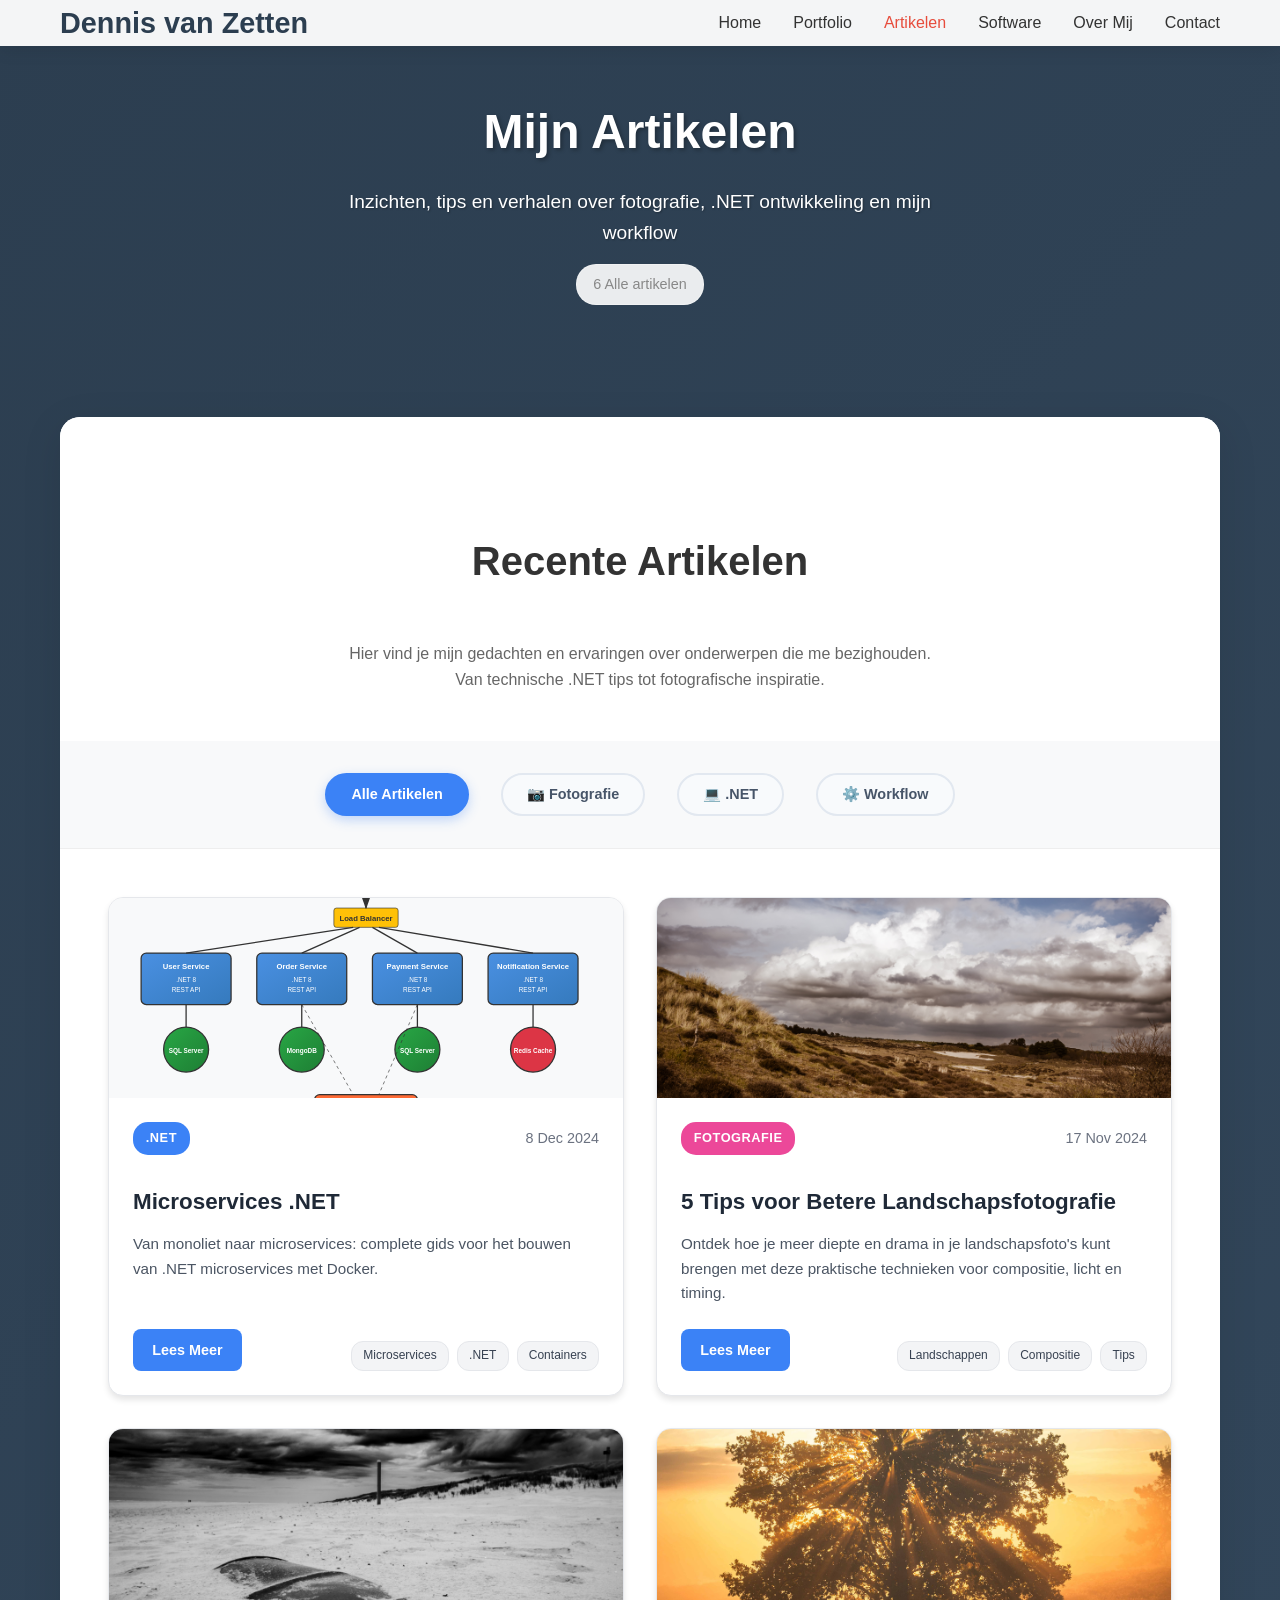
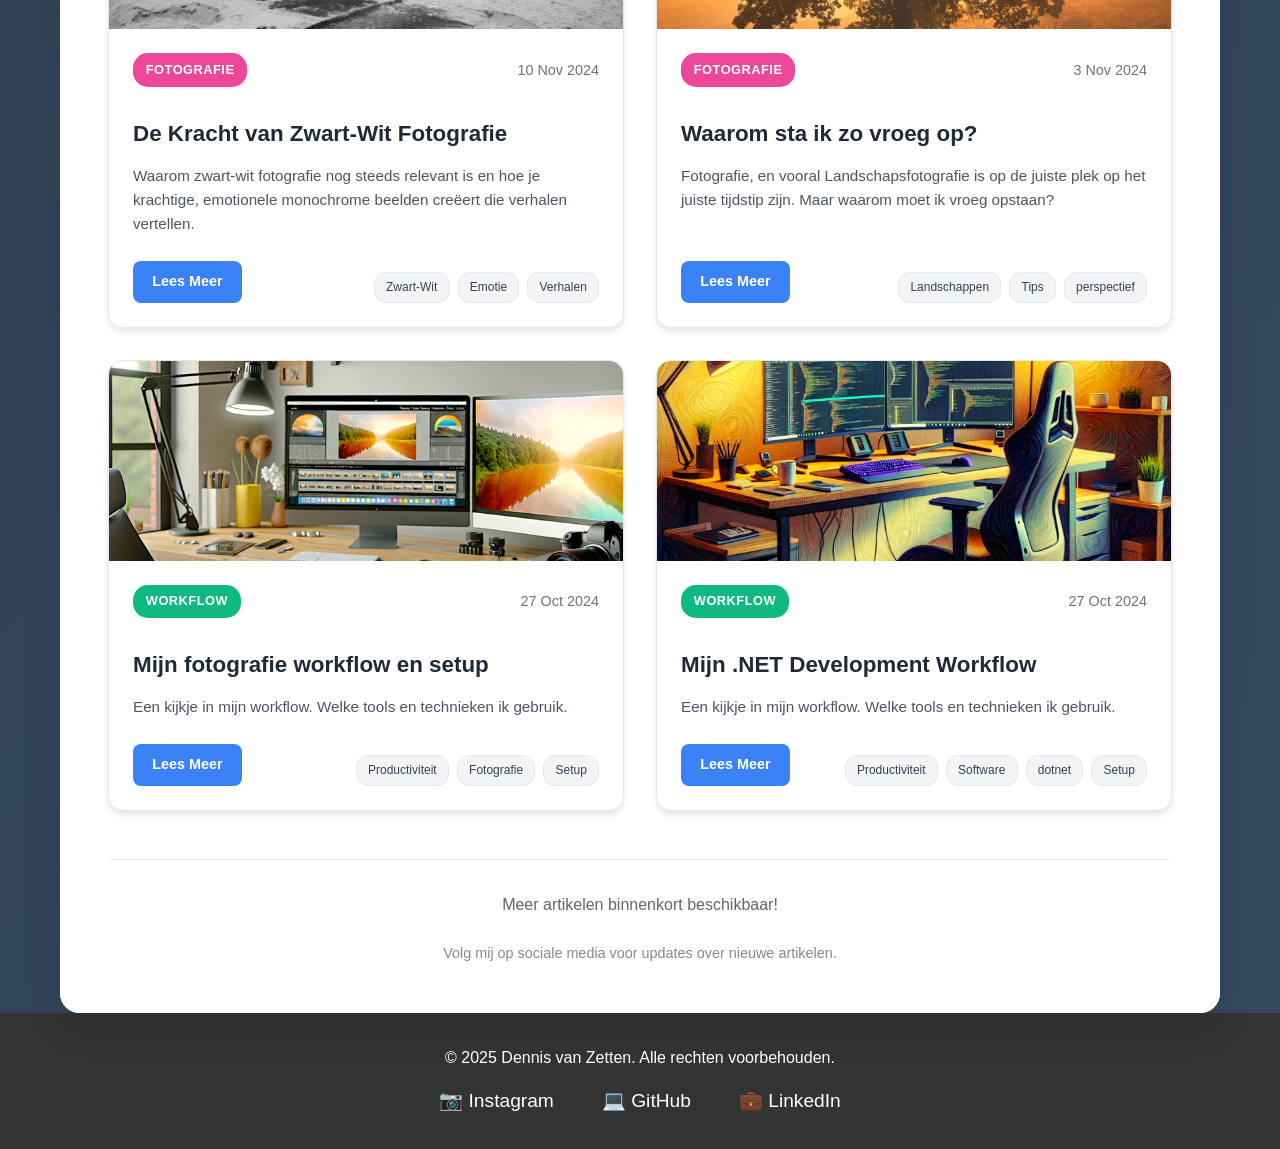
==== commit fd2f94f0: "add images" ====
--- a/artikelen.html
+++ b/artikelen.html
@@ -81,126 +81,32 @@
         <section class="articles-grid-section">
           <div class="container" style="padding: 3rem">
             <div class="articles-grid" id="articles-grid">
-              
+  
               <!-- .NET Artikel 1 -->
               <article class="article-card" data-category="dotnet">
                 <div class="article-image">
-                  <img src="/api/placeholder/400/200" alt="Clean Architecture in .NET 8" />
+                  <img src="images/artikelen/microservices-dotnet.svg" alt="Microservices in .NET" />
                 </div>
                 <div class="article-content">
                   <div class="article-meta">
                     <span class="article-category dotnet">.NET</span>
-                    <span class="article-date">15 Dec 2024</span>
-                  </div>
-                  <h3 class="article-title">
-                    Clean Architecture in .NET 8: Een Praktische Gids
-                  </h3>
-                  <p class="article-excerpt">
-                    Leer hoe je Clean Architecture principes toepast in je .NET 8 
-                    projecten voor betere testbaarheid, onderhoudbaarheid en schaalbaarheid 
-                    met praktische voorbeelden.
-                  </p>
-                  <div class="article-actions">
-                    <a href="artikelen/clean-architecture-dotnet8.html" class="read-more-btn">
-                      Lees Meer
-                    </a>
-                    <div class="article-tags">
-                      <span class="tag">Clean Architecture</span>
-                      <span class="tag">.NET 8</span>
-                      <span class="tag">SOLID</span>
-                    </div>
-                  </div>
-                </div>
-              </article>
-
-              <!-- .NET Artikel 2 -->
-              <article class="article-card" data-category="dotnet">
-                <div class="article-image">
-                  <img src="/api/placeholder/400/200" alt="Microservices met Azure Container Apps" />
-                </div>
-                <div class="article-content">
-                  <div class="article-meta">
-                    <span class="article-category dotnet">Azure</span>
                     <span class="article-date">8 Dec 2024</span>
                   </div>
                   <h3 class="article-title">
-                    Microservices met Azure Container Apps
+                    Microservices .NET
                   </h3>
                   <p class="article-excerpt">
                     Van monoliet naar microservices: complete gids voor het bouwen 
-                    van cloud-native applicaties in Azure met Container Apps en 
-                    best practices.
-                  </p>
-                  <div class="article-actions">
-                    <a href="artikelen/microservices-azure.html" class="read-more-btn">
+                    van .NET microservices met Docker.
+                  </p>
+                  <div class="article-actions">
+                    <a href="artikelen/microservices-dotnet.html" class="read-more-btn">
                       Lees Meer
                     </a>
                     <div class="article-tags">
                       <span class="tag">Microservices</span>
-                      <span class="tag">Azure</span>
+                      <span class="tag">.NET</span>
                       <span class="tag">Containers</span>
-                    </div>
-                  </div>
-                </div>
-              </article>
-
-              <!-- .NET Artikel 3 -->
-              <article class="article-card" data-category="dotnet">
-                <div class="article-image">
-                  <img src="/api/placeholder/400/200" alt="Performance Optimalisatie .NET" />
-                </div>
-                <div class="article-content">
-                  <div class="article-meta">
-                    <span class="article-category dotnet">.NET</span>
-                    <span class="article-date">1 Dec 2024</span>
-                  </div>
-                  <h3 class="article-title">
-                    High Performance APIs met .NET Core
-                  </h3>
-                  <p class="article-excerpt">
-                    Concrete technieken voor het optimaliseren van API performance: 
-                    caching strategies, async patterns, memory management en benchmarking 
-                    met BenchmarkDotNet.
-                  </p>
-                  <div class="article-actions">
-                    <a href="artikelen/high-performance-apis.html" class="read-more-btn">
-                      Lees Meer
-                    </a>
-                    <div class="article-tags">
-                      <span class="tag">Performance</span>
-                      <span class="tag">APIs</span>
-                      <span class="tag">Optimization</span>
-                    </div>
-                  </div>
-                </div>
-              </article>
-
-              <!-- .NET Artikel 4 -->
-              <article class="article-card" data-category="dotnet">
-                <div class="article-image">
-                  <img src="/api/placeholder/400/200" alt="AI Integration .NET" />
-                </div>
-                <div class="article-content">
-                  <div class="article-meta">
-                    <span class="article-category dotnet">AI/ML</span>
-                    <span class="article-date">24 Nov 2024</span>
-                  </div>
-                  <h3 class="article-title">
-                    AI Integratie in .NET Applicaties
-                  </h3>
-                  <p class="article-excerpt">
-                    OpenAI GPT, Azure Cognitive Services en custom ML modellen 
-                    integreren in je .NET applicaties met praktische voorbeelden 
-                    en best practices.
-                  </p>
-                  <div class="article-actions">
-                    <a href="artikelen/ai-integration-dotnet.html" class="read-more-btn">
-                      Lees Meer
-                    </a>
-                    <div class="article-tags">
-                      <span class="tag">AI/ML</span>
-                      <span class="tag">OpenAI</span>
-                      <span class="tag">Integration</span>
                     </div>
                   </div>
                 </div>
@@ -209,7 +115,7 @@
               <!-- Fotografie Artikel 1 -->
               <article class="article-card" data-category="fotografie">
                 <div class="article-image">
-                  <img src="/api/placeholder/400/200" alt="Landschapsfotografie Tips" />
+                  <img src="images/artikelen/5-tips.jpg" alt="Landschapsfotografie Tips" />
                 </div>
                 <div class="article-content">
                   <div class="article-meta">
@@ -240,7 +146,7 @@
               <!-- Fotografie Artikel 2 -->
               <article class="article-card" data-category="fotografie">
                 <div class="article-image">
-                  <img src="/api/placeholder/400/200" alt="Zwart-Wit Fotografie" />
+                  <img src="images/artikelen/de-kracht-van-zwart-wit.jpg" alt="Zwart-Wit Fotografie" />
                 </div>
                 <div class="article-content">
                   <div class="article-meta">
@@ -271,7 +177,7 @@
               <!-- Fotografie Artikel 3 -->
               <article class="article-card" data-category="fotografie">
                 <div class="article-image">
-                  <img src="/api/placeholder/400/200" alt="Lightroom Workflow" />
+                  <img src="images/artikelen/waarom-vroeg-opstaan.jpg" alt="waarom vroeg opstaan" />
                 </div>
                 <div class="article-content">
                   <div class="article-meta">
@@ -279,20 +185,19 @@
                     <span class="article-date">3 Nov 2024</span>
                   </div>
                   <h3 class="article-title">
-                    Mijn Lightroom Workflow: Van Import tot Export
-                  </h3>
-                  <p class="article-excerpt">
-                    Een stap-voor-stap guide door mijn Lightroom workflow die me 
-                    helpt om honderden foto's efficiënt te organiseren en bewerken.
-                  </p>
-                  <div class="article-actions">
-                    <a href="artikelen/lightroom-workflow.html" class="read-more-btn">
-                      Lees Meer
-                    </a>
-                    <div class="article-tags">
-                      <span class="tag">Lightroom</span>
-                      <span class="tag">Workflow</span>
-                      <span class="tag">Post-processing</span>
+                    Waarom sta ik zo vroeg op?
+                  </h3>
+                  <p class="article-excerpt">
+                    Fotografie, en vooral Landschapsfotografie is op de juiste plek op het juiste tijdstip zijn. Maar waarom moet ik vroeg opstaan?
+                  </p>
+                  <div class="article-actions">
+                    <a href="artikelen/waarom-vroeg-opstaan.html" class="read-more-btn">
+                      Lees Meer
+                    </a>
+                    <div class="article-tags">
+                      <span class="tag">Landschappen</span>
+                      <span class="tag">Tips</span>
+                      <span class="tag">perspectief</span>
                     </div>
                   </div>
                 </div>
@@ -301,7 +206,7 @@
               <!-- Workflow Artikel 1 -->
               <article class="article-card" data-category="workflow">
                 <div class="article-image">
-                  <img src="/api/placeholder/400/200" alt="Remote Work Setup" />
+                  <img src="images/artikelen/fotografie-workflow.png" alt="Remote Work Setup" />
                 </div>
                 <div class="article-content">
                   <div class="article-meta">
@@ -309,12 +214,10 @@
                     <span class="article-date">27 Oct 2024</span>
                   </div>
                   <h3 class="article-title">
-                    Mijn Remote Work Setup voor Maximale Productiviteit
-                  </h3>
-                  <p class="article-excerpt">
-                    Een kijkje in mijn thuiswerkplek en de tools, hardware en 
-                    gewoontes die mij helpen om productief en georganiseerd te 
-                    blijven tijdens remote werken.
+                    Mijn fotografie workflow en setup
+                  </h3>
+                  <p class="article-excerpt">
+                    Een kijkje in mijn workflow. Welke tools en technieken ik gebruik.
                   </p>
                   <div class="article-actions">
                     <a href="artikelen/remote-work-setup.html" class="read-more-btn">
@@ -322,7 +225,7 @@
                     </a>
                     <div class="article-tags">
                       <span class="tag">Productiviteit</span>
-                      <span class="tag">Remote Work</span>
+                      <span class="tag">Fotografie</span>
                       <span class="tag">Setup</span>
                     </div>
                   </div>
@@ -332,34 +235,34 @@
               <!-- Workflow Artikel 2 -->
               <article class="article-card" data-category="workflow">
                 <div class="article-image">
-                  <img src="/api/placeholder/400/200" alt="Git Workflow" />
+                  <img src="images/artikelen/develope-workplace.png" alt="Remote Work Setup" />
                 </div>
                 <div class="article-content">
                   <div class="article-meta">
                     <span class="article-category workflow">Workflow</span>
-                    <span class="article-date">20 Oct 2024</span>
-                  </div>
-                  <h3 class="article-title">
-                    Efficiënte Git Workflows voor Teams
-                  </h3>
-                  <p class="article-excerpt">
-                    Hoe ik Git gebruik in team verband: branching strategies, 
-                    commit conventies en tools die helpen bij code review en 
-                    samenwerking.
-                  </p>
-                  <div class="article-actions">
-                    <a href="artikelen/git-workflow-teams.html" class="read-more-btn">
-                      Lees Meer
-                    </a>
-                    <div class="article-tags">
-                      <span class="tag">Git</span>
-                      <span class="tag">Teams</span>
-                      <span class="tag">Version Control</span>
-                    </div>
-                  </div>
-                </div>
-              </article>
-
+                    <span class="article-date">27 Oct 2024</span>
+                  </div>
+                  <h3 class="article-title">
+                    Mijn .NET Development Workflow
+                  </h3>
+                  <p class="article-excerpt">
+                    Een kijkje in mijn workflow. Welke tools en technieken ik gebruik.
+                  </p>
+                  <div class="article-actions">
+                    <a href="artikelen/remote-work-setup.html" class="read-more-btn">
+                      Lees Meer
+                    </a>
+                    <div class="article-tags">
+                      <span class="tag">Productiviteit</span>
+                      <span class="tag">Software</span>
+                      <span class="tag">dotnet</span>
+                      <span class="tag">Setup</span>
+                    </div>
+                  </div>
+                </div>
+              </article>
+
+             
             </div>
 
             <!-- Load More Section -->
--- a/styles.css
+++ b/styles.css
@@ -1478,16 +1478,18 @@
 }
 
 /* ========================================
-   GEDEELDE PHOTO BACKGROUND STYLING
+   GEDEELDE PHOTO BACKGROUND STYLING - GEFIXTE VERSIE
 ======================================== */
 
 .photo-background {
-  background-size: cover;
-  background-position: center;
+  background-size: cover !important;
+  background-position: center center !important;
+  background-repeat: no-repeat !important;
   background-attachment: fixed;
   position: relative;
   padding: 6rem 0;
   min-height: 600px;
+  width: 100%;
 }
 
 .photo-background::before {
@@ -1515,14 +1517,27 @@
   font-weight: bold;
 }
 
-/* SPECIFIEKE ACHTERGROND AFBEELDINGEN */
+/* SPECIFIEKE ACHTERGROND AFBEELDINGEN - GEFIXTE VERSIE */
 .features.photo-background {
   background-image: linear-gradient(
       135deg,
       rgba(236, 72, 153, 0.1),
       rgba(59, 130, 246, 0.1)
     ),
-    url("images/backgrounds/features-bg.jpg");
+    url("images/backgrounds/features-bg.jpg") !important;
+}
+
+/* SPECIFIEKE KLASSE VOOR SOFTWARE FEATURES ACHTERGROND */
+.features.software-photo-background {
+  background-image: linear-gradient(
+      135deg,
+      rgba(236, 72, 153, 0.1),
+      rgba(59, 130, 246, 0.1)
+    ),
+    url("images/backgrounds/software-bg.png") !important;
+  background-size: cover !important;
+  background-position: center center !important;
+  background-repeat: no-repeat !important;
 }
 
 .recent-posts.photo-background {
@@ -1531,7 +1546,7 @@
       rgba(168, 85, 247, 0.1),
       rgba(236, 72, 153, 0.1)
     ),
-    url("images/backgrounds/articles-bg.jpg");
+    url("images/backgrounds/articles-bg.jpg") !important;
 }
 
 .articles-section.photo-background {
@@ -1540,7 +1555,10 @@
       rgba(30, 58, 138, 0.1),
       rgba(79, 70, 229, 0.1)
     ),
-    url("images/backgrounds/software-bg.jpg");
+    url("images/backgrounds/software-bg.png") !important;
+  background-size: cover !important;
+  background-position: center center !important;
+  background-repeat: no-repeat !important;
 }
 
 /* PHOTO BACKGROUND FEATURE CARDS MET AFBEELDINGEN */
@@ -1726,14 +1744,16 @@
 }
 
 /* SOFTWARE PAGINA - SPECIFIEKE 6-GRID LAYOUT MET AFBEELDINGEN */
-.features.photo-background.expertise-features .features-grid {
+.features.photo-background.expertise-features .features-grid,
+.features.software-photo-background.expertise-features .features-grid {
   display: grid !important;
   grid-template-columns: repeat(auto-fit, minmax(300px, 1fr)) !important;
   gap: 2rem;
   margin-top: 2rem;
 }
 
-.features.photo-background.expertise-features .feature-card {
+.features.photo-background.expertise-features .feature-card,
+.features.software-photo-background.expertise-features .feature-card {
   display: flex !important;
   flex-direction: column !important;
   text-align: center !important;
@@ -1741,13 +1761,15 @@
   padding: 0 !important;
 }
 
-.features.photo-background.expertise-features .feature-image {
+.features.photo-background.expertise-features .feature-image,
+.features.software-photo-background.expertise-features .feature-image {
   width: 100%;
   height: 120px;
   margin: 0 !important;
 }
 
-.features.photo-background.expertise-features .feature-content {
+.features.photo-background.expertise-features .feature-content,
+.features.software-photo-background.expertise-features .feature-content {
   flex: 1;
   padding: 1.5rem 2rem 2rem;
   text-align: center;
@@ -1906,8 +1928,12 @@
     align-items: center !important;
   }
 
+  /* MOBILE BACKGROUND FIX */
   .photo-background {
-    background-attachment: scroll;
+    background-attachment: scroll !important;
+    background-size: cover !important;
+    background-position: center center !important;
+    background-repeat: no-repeat !important;
     padding: 4rem 0;
   }
 
@@ -1958,6 +1984,10 @@
 @media (max-width: 480px) {
   .photo-background {
     padding: 3rem 0;
+    background-attachment: scroll !important;
+    background-size: cover !important;
+    background-position: center center !important;
+    background-repeat: no-repeat !important;
   }
 
   .photo-background .features-grid,
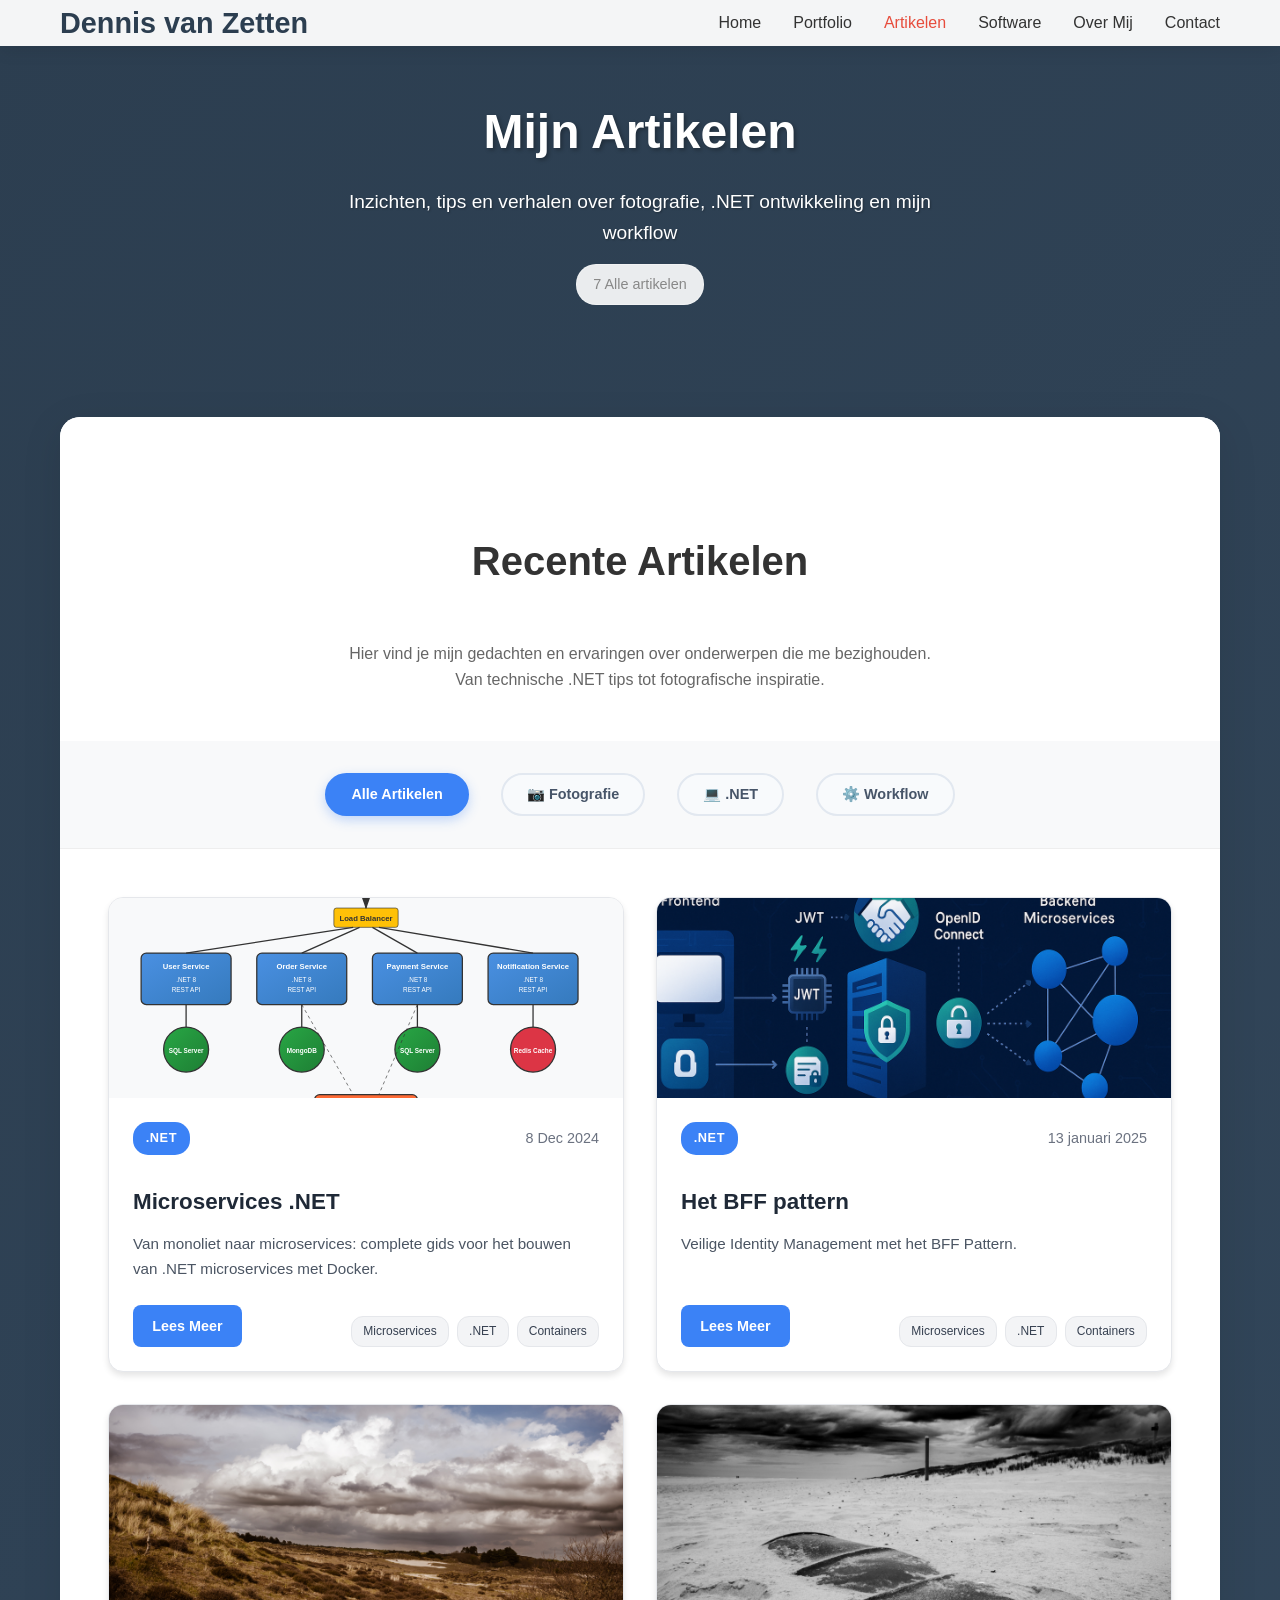
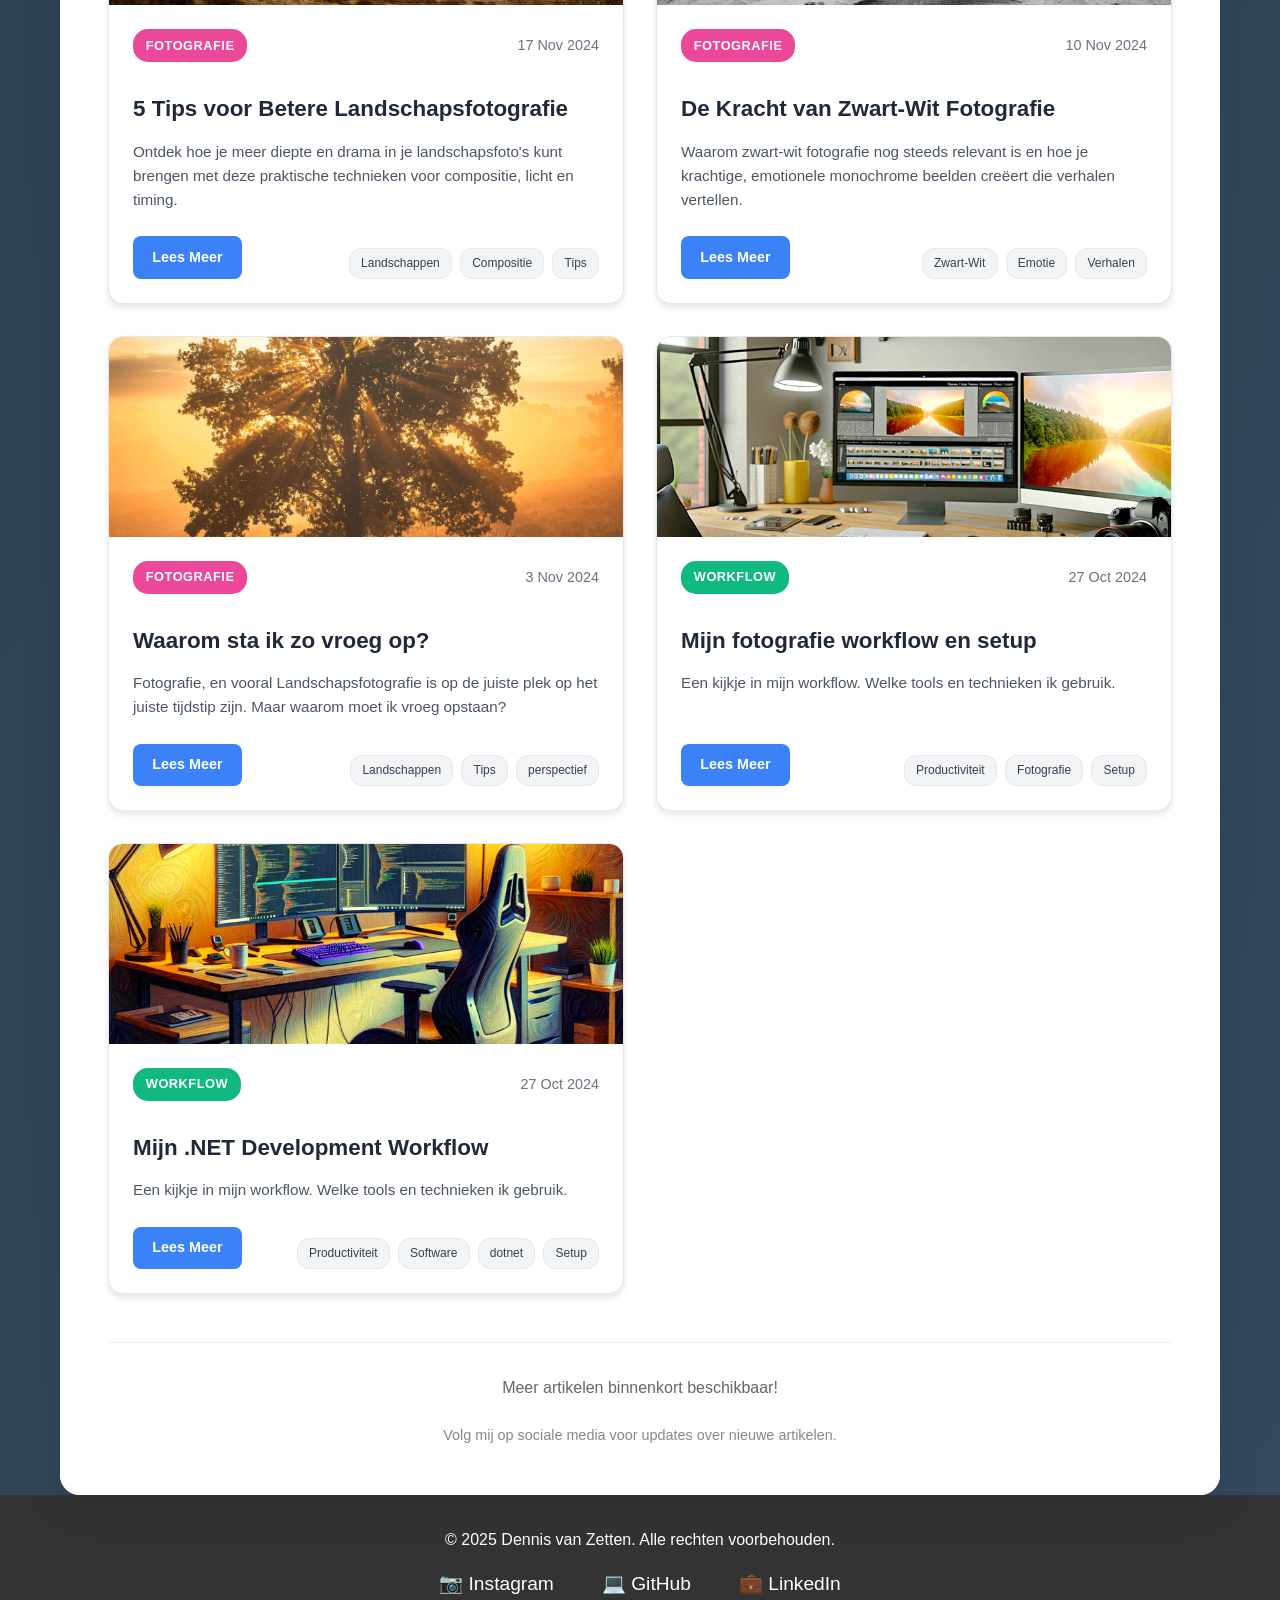
==== commit 5bcf3cc3: "favicon e.a." ====
--- a/artikelen.html
+++ b/artikelen.html
@@ -3,6 +3,24 @@
   <head>
     <meta charset="UTF-8" />
     <meta name="viewport" content="width=device-width, initial-scale=1.0" />
+    <link rel="icon" type="image/x-icon" href="images/favicon/favicon.ico" />
+    <link
+      rel="icon"
+      type="image/png"
+      sizes="32x32"
+      href="images//favicon/favicon-32x32.png"
+    />
+    <link
+      rel="icon"
+      type="image/png"
+      sizes="16x16"
+      href="images//favicon/favicon-16x16.png"
+    />
+    <link
+      rel="apple-touch-icon"
+      sizes="180x180"
+      href="images/favicon/apple-touch-icon.png"
+    />
     <title>Artikelen - Dennis van Zetten</title>
     <meta
       name="description"
@@ -82,7 +100,7 @@
           <div class="container" style="padding: 3rem">
             <div class="articles-grid" id="articles-grid">
   
-              <!-- .NET Artikel 1 -->
+              <!-- .NET Artikelen -->
               <article class="article-card" data-category="dotnet">
                 <div class="article-image">
                   <img src="images/artikelen/microservices-dotnet.svg" alt="Microservices in .NET" />
@@ -112,6 +130,34 @@
                 </div>
               </article>
 
+              <article class="article-card" data-category="dotnet">
+                <div class="article-image">
+                  <img src="images/artikelen/bff-pattern.png" alt="BFF bff-patroon in .NET" />
+                </div>
+                <div class="article-content">
+                  <div class="article-meta">
+                    <span class="article-category dotnet">.NET</span>
+                    <span class="article-date">13 januari 2025</span>
+                  </div>
+                  <h3 class="article-title">
+                    Het BFF pattern
+                  </h3>
+                  <p class="article-excerpt">
+                    Veilige Identity Management met het BFF Pattern.
+                  </p>
+                  <div class="article-actions">
+                    <a href="artikelen/bff-patroon.html" class="read-more-btn">
+                      Lees Meer
+                    </a>
+                    <div class="article-tags">
+                      <span class="tag">Microservices</span>
+                      <span class="tag">.NET</span>
+                      <span class="tag">Containers</span>
+                    </div>
+                  </div>
+                </div>
+              </article>
+
               <!-- Fotografie Artikel 1 -->
               <article class="article-card" data-category="fotografie">
                 <div class="article-image">
@@ -162,7 +208,7 @@
                     vertellen.
                   </p>
                   <div class="article-actions">
-                    <a href="artikelen/zwart-wit-fotografie.html" class="read-more-btn">
+                    <a href="artikelen/de-kracht-van-zwart-wit.html" class="read-more-btn">
                       Lees Meer
                     </a>
                     <div class="article-tags">
--- a/styles.css
+++ b/styles.css
@@ -121,6 +121,19 @@
   font-weight: bold;
   transition: transform 0.3s ease, box-shadow 0.3s ease;
   box-shadow: 0 4px 15px rgba(231, 76, 60, 0.4);
+  margin: 0 0.5rem;
+}
+
+.cta-button-article {
+  display: inline-block;
+  background: #2c3e50;
+  color: white;
+  padding: 1rem 2rem;
+  text-decoration: none;
+  border-radius: 50px;
+  font-weight: bold;
+  transition: transform 0.3s ease, box-shadow 0.3s ease;
+  box-shadow: 0 4px 15px rgba(15, 6, 104, 0.4);
   margin: 0 0.5rem;
 }
 
@@ -495,6 +508,35 @@
   transform: translateY(-3px);
 }
 
+/* Klikbare post cards */
+.post-card-link {
+  text-decoration: none;
+  color: inherit;
+  display: block;
+  transition: transform 0.3s ease;
+}
+
+.post-card-link:hover {
+  transform: translateY(-5px);
+  text-decoration: none !important;
+}
+
+.post-card-link:hover .post-card {
+  box-shadow: 0 10px 30px rgba(0, 0, 0, 0.2);
+}
+
+/* Zorg dat tekst styling behouden blijft */
+.post-card-link .post-title,
+.post-card-link .post-excerpt,
+.post-card-link .post-category {
+  color: inherit;
+  text-decoration: none;
+}
+
+.post-card-link:hover .post-title {
+  color: #4f9cf9; /* Lichte kleurverandering op hover */
+}
+
 .post-image {
   width: 100%;
   height: 200px;
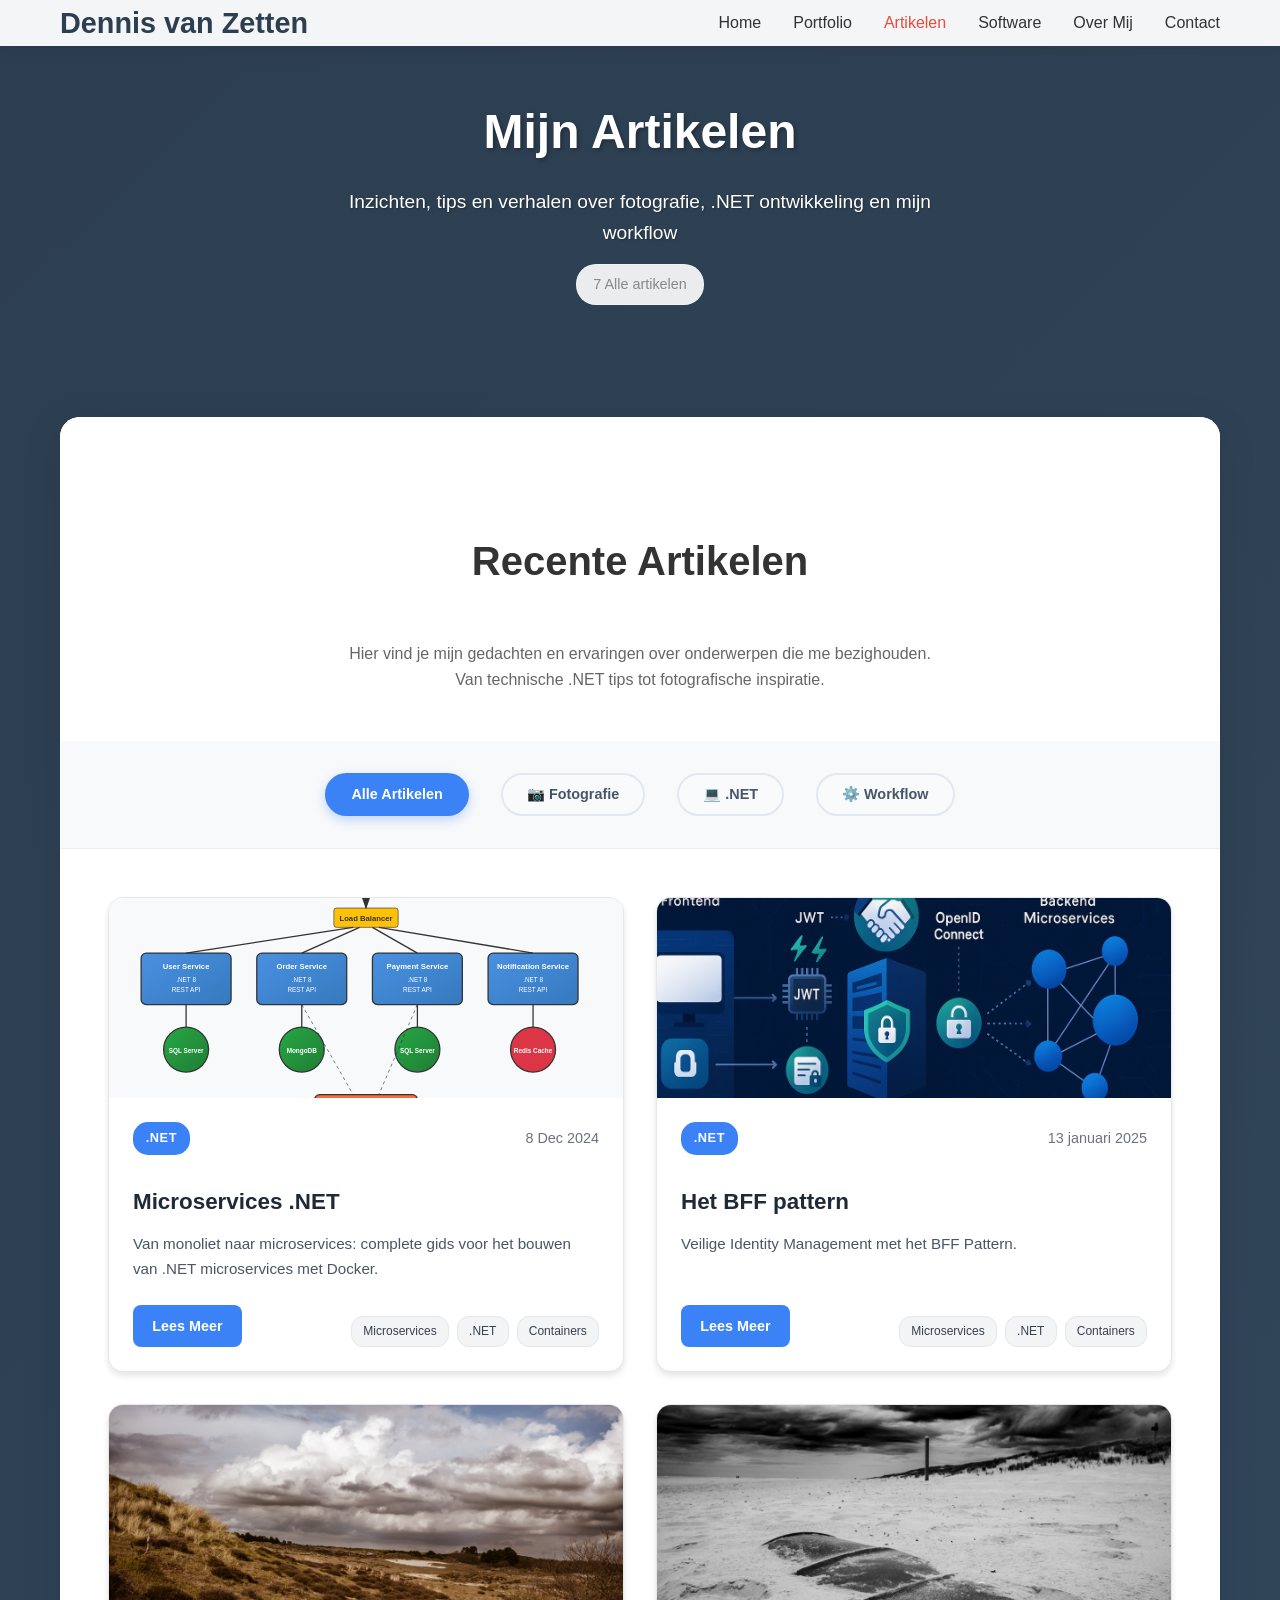
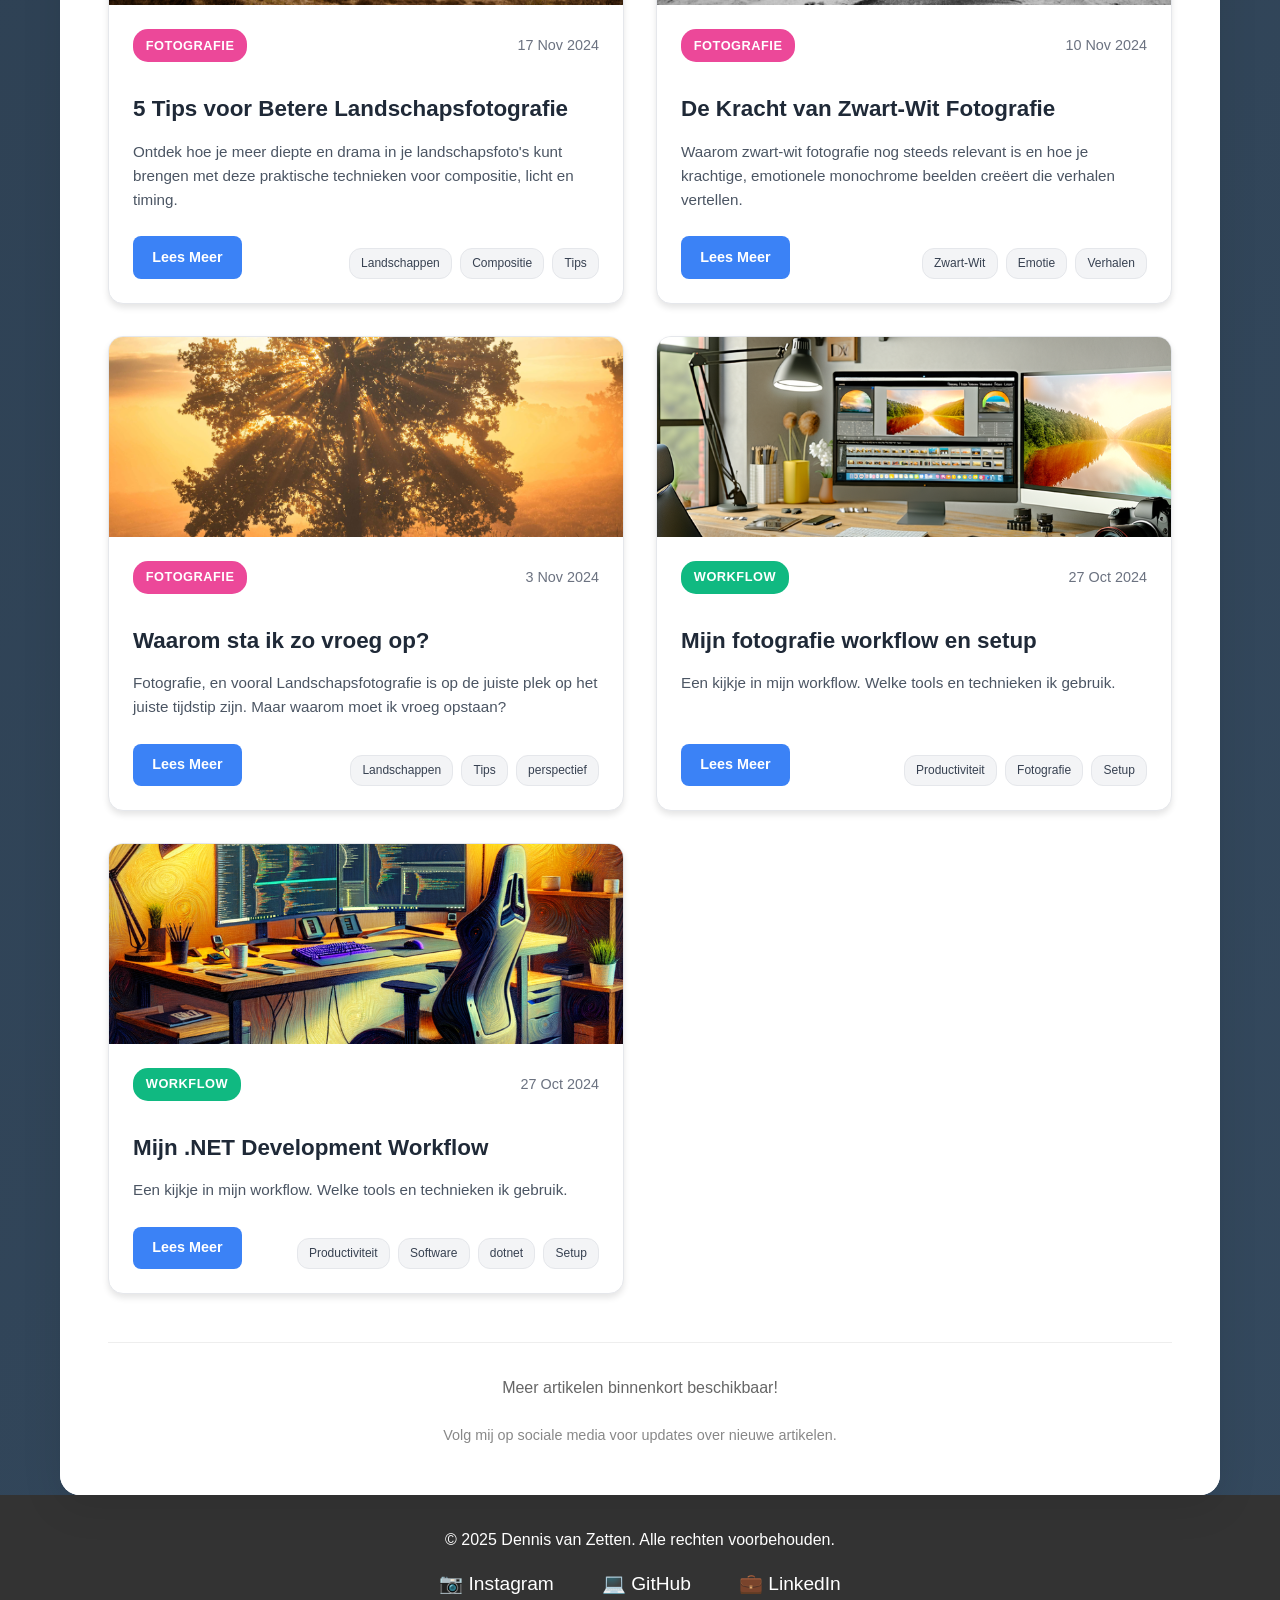
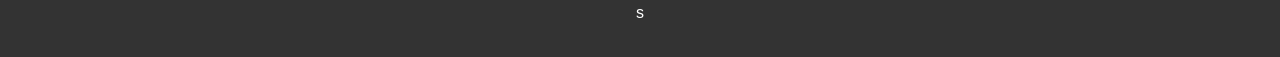
==== commit 98adf711: "correct bff article" ====
--- a/artikelen.html
+++ b/artikelen.html
@@ -29,19 +29,7 @@
     <link rel="stylesheet" href="styles.css" />
   </head>
   <body>
-    <header>
-      <nav class="container">
-        <a href="index.html" class="logo">Dennis van Zetten</a>
-        <ul class="nav-links">
-          <li><a href="index.html">Home</a></li>
-          <li><a href="index.html#portfolio">Portfolio</a></li>
-          <li><a href="artikelen.html" class="active">Artikelen</a></li>
-          <li><a href="software.html">Software</a></li>
-          <li><a href="over-mij.html">Over Mij</a></li>
-          <li><a href="contact.html">Contact</a></li>
-        </ul>
-      </nav>
-    </header>
+    <div id="header-container"></div>
 
     <section class="hero-about">
       <div class="container">
@@ -118,7 +106,7 @@
                     van .NET microservices met Docker.
                   </p>
                   <div class="article-actions">
-                    <a href="artikelen/microservices-dotnet.html" class="read-more-btn">
+                    <a href="artikelen/microservices-dotnet.html" target="_blank" class="read-more-btn">
                       Lees Meer
                     </a>
                     <div class="article-tags">
@@ -146,7 +134,7 @@
                     Veilige Identity Management met het BFF Pattern.
                   </p>
                   <div class="article-actions">
-                    <a href="artikelen/bff-patroon.html" class="read-more-btn">
+                    <a href="artikelen/bff-patroon.html" target="_blank" class="read-more-btn">
                       Lees Meer
                     </a>
                     <div class="article-tags">
@@ -177,7 +165,7 @@
                     en timing.
                   </p>
                   <div class="article-actions">
-                    <a href="artikelen/landschapsfotografie-tips.html" class="read-more-btn">
+                    <a href="artikelen/landschapsfotografie-tips.html" target="_blank" class="read-more-btn">
                       Lees Meer
                     </a>
                     <div class="article-tags">
@@ -208,7 +196,7 @@
                     vertellen.
                   </p>
                   <div class="article-actions">
-                    <a href="artikelen/de-kracht-van-zwart-wit.html" class="read-more-btn">
+                    <a href="artikelen/de-kracht-van-zwart-wit.html" target="_blank" class="read-more-btn">
                       Lees Meer
                     </a>
                     <div class="article-tags">
@@ -237,7 +225,7 @@
                     Fotografie, en vooral Landschapsfotografie is op de juiste plek op het juiste tijdstip zijn. Maar waarom moet ik vroeg opstaan?
                   </p>
                   <div class="article-actions">
-                    <a href="artikelen/waarom-vroeg-opstaan.html" class="read-more-btn">
+                    <a href="artikelen/waarom-vroeg-opstaan.html" target="_blank" class="read-more-btn">
                       Lees Meer
                     </a>
                     <div class="article-tags">
@@ -266,7 +254,7 @@
                     Een kijkje in mijn workflow. Welke tools en technieken ik gebruik.
                   </p>
                   <div class="article-actions">
-                    <a href="artikelen/remote-work-setup.html" class="read-more-btn">
+                    <a href="artikelen/remote-work-setup.html" target="_blank" class="read-more-btn">
                       Lees Meer
                     </a>
                     <div class="article-tags">
@@ -295,7 +283,7 @@
                     Een kijkje in mijn workflow. Welke tools en technieken ik gebruik.
                   </p>
                   <div class="article-actions">
-                    <a href="artikelen/remote-work-setup.html" class="read-more-btn">
+                    <a href="artikelen/remote-work-setup.html" target="_blank" class="read-more-btn">
                       Lees Meer
                     </a>
                     <div class="article-tags">
@@ -306,9 +294,7 @@
                     </div>
                   </div>
                 </div>
-              </article>
-
-             
+              </article>       
             </div>
 
             <!-- Load More Section -->
@@ -489,5 +475,7 @@
         });
       });
     </script>
+    <script src="js/header.js"></script>
   </body>
 </html>
+s
--- a/styles.css
+++ b/styles.css
@@ -490,10 +490,30 @@
   padding: 4rem 0;
 }
 
+/* 🚀 UPDATED POSTS GRID MET GELIJKE HOOGTES */
 .posts-grid {
   display: grid;
   grid-template-columns: repeat(auto-fit, minmax(350px, 1fr));
   gap: 2rem;
+  align-items: stretch; /* Zorgt dat alle items dezelfde hoogte krijgen */
+}
+
+/* 🚀 KLIKBARE POST CARDS MET GELIJKE HOOGTES */
+.post-card-link {
+  text-decoration: none;
+  color: inherit;
+  display: flex; /* Maak de link een flex container */
+  height: 100%; /* Vul de volledige hoogte */
+  transition: transform 0.3s ease;
+}
+
+.post-card-link:hover {
+  transform: translateY(-5px);
+  text-decoration: none !important;
+}
+
+.post-card-link:hover .post-card {
+  box-shadow: 0 10px 30px rgba(0, 0, 0, 0.2);
 }
 
 .post-card {
@@ -502,27 +522,14 @@
   overflow: hidden;
   box-shadow: 0 4px 20px rgba(0, 0, 0, 0.1);
   transition: transform 0.3s ease;
+  display: flex;
+  flex-direction: column;
+  height: 100%; /* Vul de volledige hoogte van de link */
+  width: 100%;
 }
 
 .post-card:hover {
   transform: translateY(-3px);
-}
-
-/* Klikbare post cards */
-.post-card-link {
-  text-decoration: none;
-  color: inherit;
-  display: block;
-  transition: transform 0.3s ease;
-}
-
-.post-card-link:hover {
-  transform: translateY(-5px);
-  text-decoration: none !important;
-}
-
-.post-card-link:hover .post-card {
-  box-shadow: 0 10px 30px rgba(0, 0, 0, 0.2);
 }
 
 /* Zorg dat tekst styling behouden blijft */
@@ -542,6 +549,7 @@
   height: 200px;
   position: relative;
   overflow: hidden;
+  flex-shrink: 0; /* Image houdt vaste hoogte */
 }
 
 .post-image img {
@@ -555,8 +563,12 @@
   transform: scale(1.1);
 }
 
+/* 🚀 UPDATED POST CONTENT VOOR GELIJKE HOOGTES */
 .post-content {
   padding: 1.5rem;
+  flex-grow: 1; /* Laat de content groeien om ruimte te vullen */
+  display: flex;
+  flex-direction: column;
 }
 
 .post-category {
@@ -567,16 +579,22 @@
   font-size: 0.8rem;
   display: inline-block;
   margin-bottom: 0.5rem;
+  flex-shrink: 0; /* Category neemt alleen benodigde ruimte */
+  align-self: flex-start; /* 🎯 NIEUWE REGEL: Voorkom uitrekking */
+  width: fit-content; /* 🎯 NIEUWE REGEL: Alleen benodigde breedte */
 }
 
 .post-title {
   margin-bottom: 0.5rem;
   color: #333;
+  flex-grow: 0; /* Titel krijgt alleen benodigde ruimte */
 }
 
 .post-excerpt {
   color: #666;
   font-size: 0.9rem;
+  flex-grow: 1; /* Excerpt vult resterende ruimte */
+  margin-bottom: 0;
 }
 
 /* ===== OVER MIJ PAGINA SPECIFIEK ===== */
@@ -678,7 +696,7 @@
   padding: 0.5rem 0;
   border-bottom: 1px solid #eee;
   display: flex;
-  justify-content: space-between;
+  sse-between;
   align-items: center;
 }
 
@@ -2021,6 +2039,12 @@
   .photo-background .feature-image {
     height: 120px;
   }
+
+  /* 🚀 MOBILE FIX VOOR GELIJKE HOOGTES POST CARDS */
+  .posts-grid {
+    grid-template-columns: 1fr;
+    gap: 1.5rem;
+  }
 }
 
 @media (max-width: 480px) {
@@ -2127,4 +2151,4 @@
 .feature-card:nth-child(6),
 .photo-background .feature-card:nth-child(6) {
   animation-delay: 0.6s;
-}
+}
